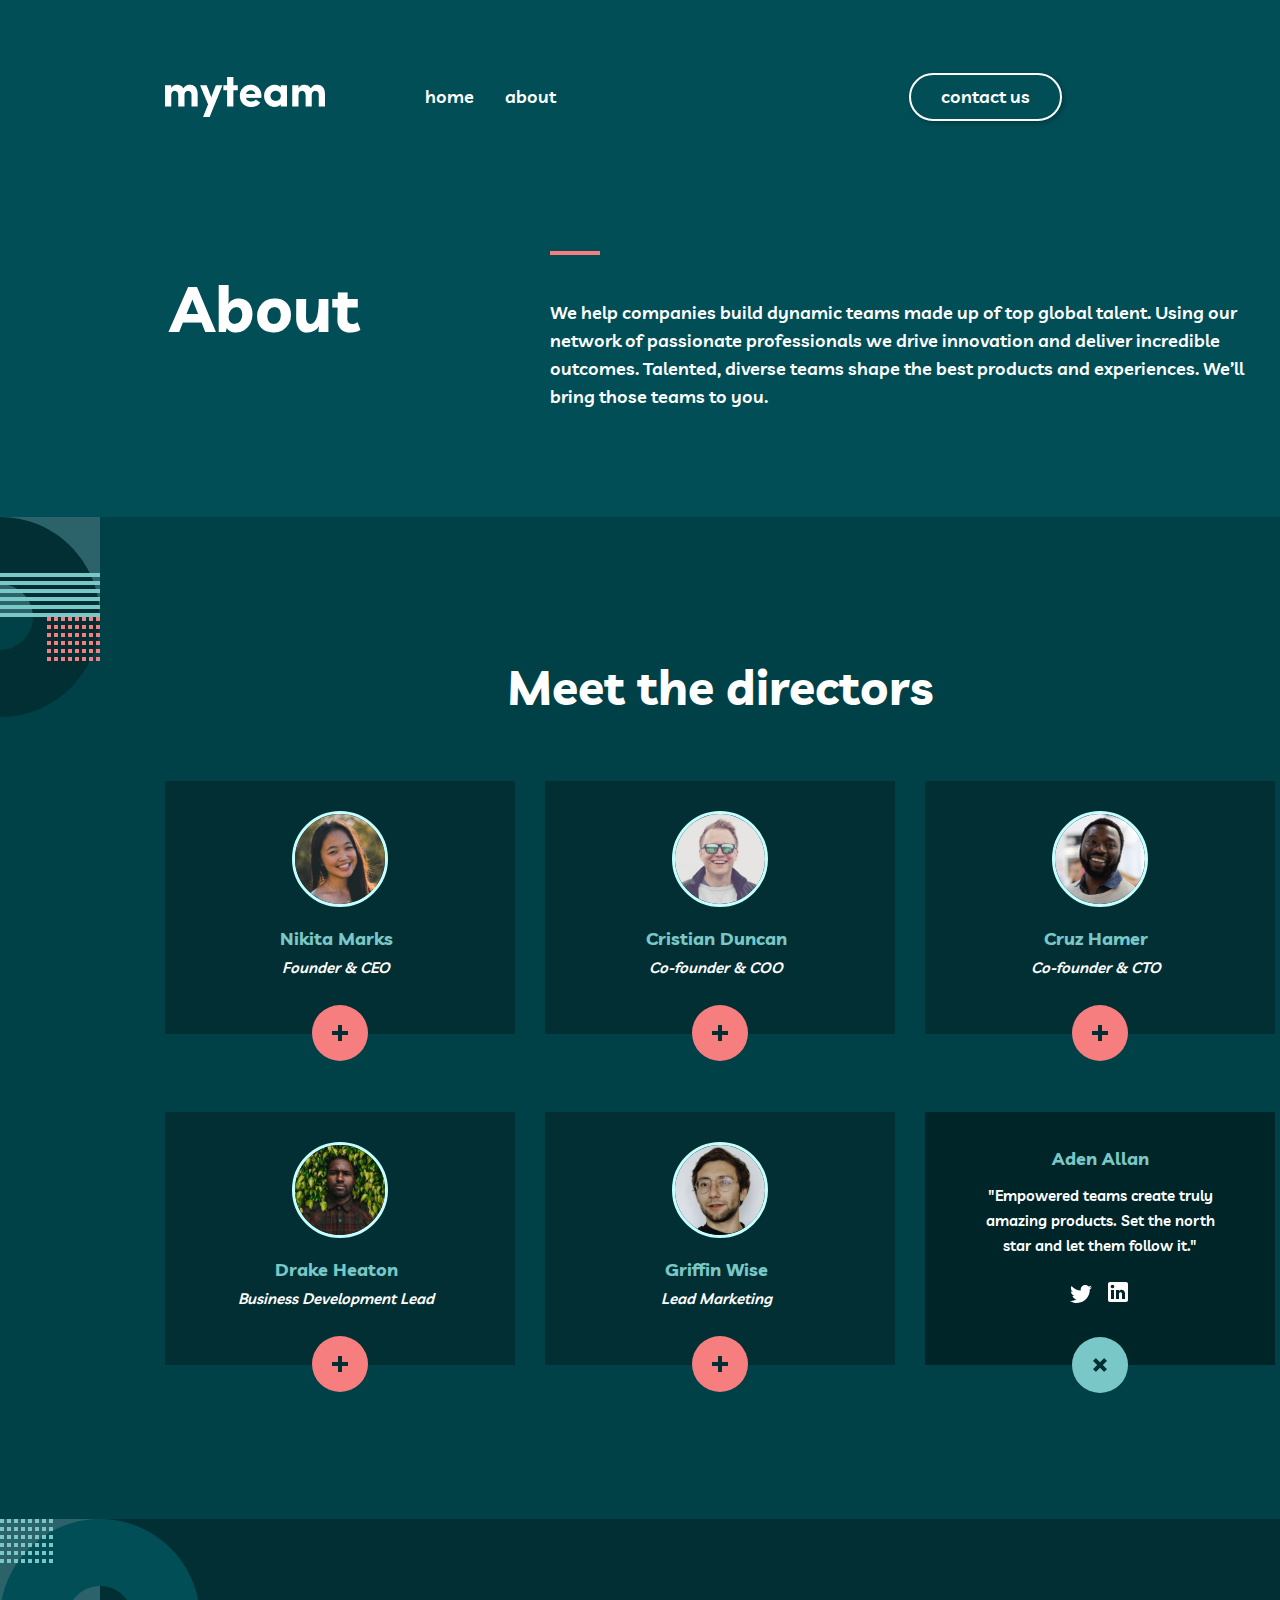
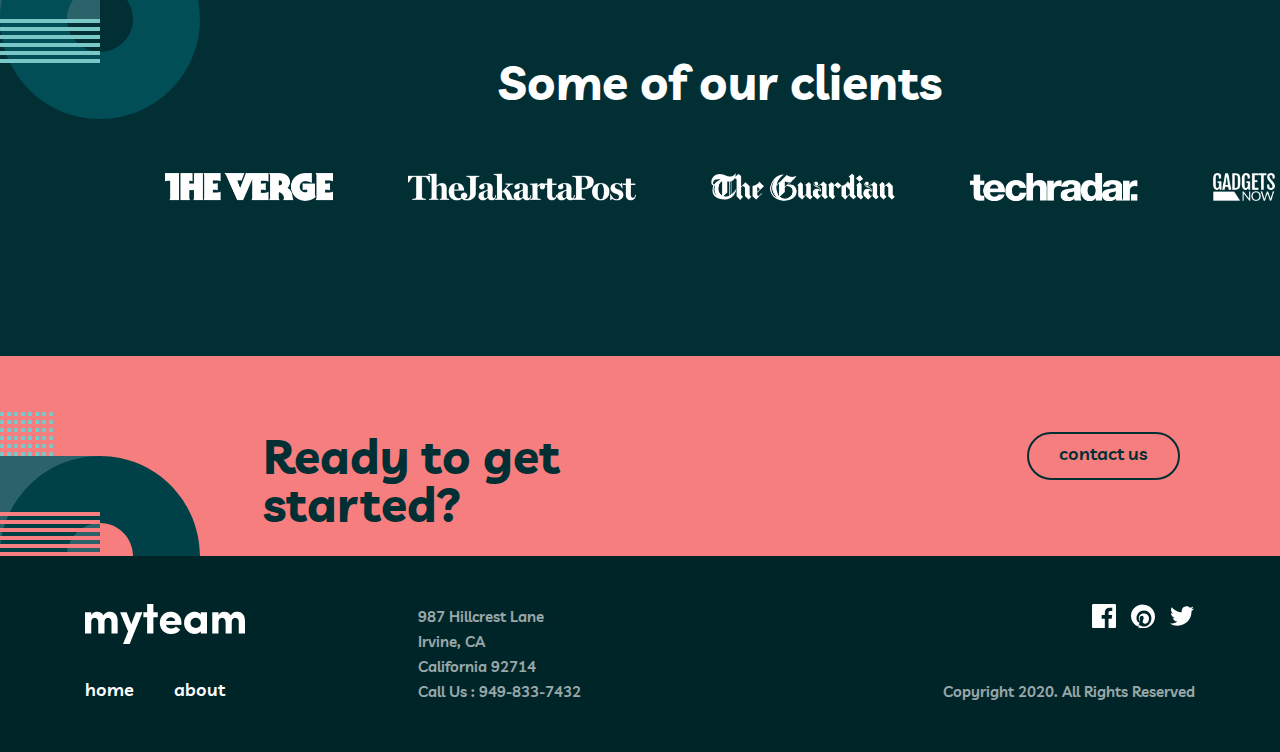
==== Pages/About.html @ f416ef53 "Finishet about section 2 tablet mobile" ====
<!DOCTYPE html>
<html lang="en">
  <head>
    <meta charset="UTF-8" />
    <meta name="viewport" content="width=device-width, initial-scale=1.0" />
    <title>myteam</title>
    <link rel="stylesheet" href="../CSS/style.css" />
    <!-- About-Page -->
  </head>
  <body class="About-Page">
    <header>
      <nav class="navbar">
        <img src="../IMG/myteam 2.png" alt="Logo" class="logo" />
        <a href="../index.html"
          ><button class="nav-button home-button">home</button></a
        >
        <a href="About.html"
          ><button class="nav-button about-button">about</button></a
        >
        <a href="Contact.html"
          ><button class="nav-button contact-button">contact us</button></a
        >
        <div class="burger-menu" onclick="toggleMenu()">☰</div>
      </nav>
    </header>

    <section class="Section1">
      <div class="flex-container">
        <h1 class="S1H1Sizing WhiteText">About</h1>
        <div class="S1Container">
          <div class="rectangle"></div>
          <p class="Section1Paragraph S1ParagraphSizing WhiteText">
            We help companies build dynamic teams made up of top global talent.
            Using our network of passionate professionals we drive innovation
            and deliver incredible outcomes. Talented, diverse teams shape the
            best products and experiences. We’ll bring those teams to you.
          </p>
        </div>
      </div>
      <div class="S1BottomRightDesign">
        <img
          src="../IMG/bg-pattern-about-1-mobile-nav-1.svg"
          alt="Background Pattern Bottom Right Side"
        />
      </div>
    </section>

    <!-- About-Page_section2 -->
    <section class="About-Page_section2">
      <div class="flex_container_4">
        <h1 class="About-Page_section2-heading">Meet the directors</h1>

        <div class="grid">
          
          <div class="card1">
            <img src="../IMG/avatar-nikita.jpg" alt="Nikita Marks" />
            <h3>Nikita Marks</h3>
            <p>Founder & CEO</p>
            <button class="plus-btn">
              <svg xmlns="http://www.w3.org/2000/svg" width="16" height="16">
                <path
                  fill="#012F34"
                  fill-rule="evenodd"
                  d="M10 0v5.999L16 6v4h-6v6H6v-6H0V6h6V0h4z"
                />
              </svg>
            </button>
          </div>

          <div class="card2">
            <img src="../IMG/avatar-christian.jpg" alt="Cristian Duncan" />
            <h3>Cristian Duncan</h3>
            <p>Co-founder & COO</p>
            <button class="plus-btn">
              <svg xmlns="http://www.w3.org/2000/svg" width="16" height="16">
                <path
                  fill="#012F34"
                  fill-rule="evenodd"
                  d="M10 0v5.999L16 6v4h-6v6H6v-6H0V6h6V0h4z"
                />
              </svg>
            </button>
          </div>

          <div class="card3">
            <img src="../IMG/avatar-cruz.jpg" alt="Cruz Hamer" />
            <h3>Cruz Hamer</h3>
            <p>Co-founder & CTO</p>
            <button class="plus-btn">
              <svg xmlns="http://www.w3.org/2000/svg" width="16" height="16">
                <path
                  fill="#012F34"
                  fill-rule="evenodd"
                  d="M10 0v5.999L16 6v4h-6v6H6v-6H0V6h6V0h4z"
                />
              </svg>
            </button>
          </div>

          <div class="card4">
            <img src="../IMG/avatar-drake.jpg" alt="Drake Heaton" />
            <h3>Drake Heaton</h3>
            <p>Business Development Lead</p>
            <button class="plus-btn">
              <svg xmlns="http://www.w3.org/2000/svg" width="16" height="16">
                <path
                  fill="#012F34"
                  fill-rule="evenodd"
                  d="M10 0v5.999L16 6v4h-6v6H6v-6H0V6h6V0h4z"
                />
              </svg>
            </button>
          </div>

          <div class="card5">
            <img src="../IMG/avatar-griffin.jpg" alt="Griffin Wise" />
            <h3>Griffin Wise</h3>
            <p>Lead Marketing</p>
            <button class="plus-btn">
              <svg xmlns="http://www.w3.org/2000/svg" width="16" height="16">
                <path
                  fill="#012F34"
                  fill-rule="evenodd"
                  d="M10 0v5.999L16 6v4h-6v6H6v-6H0V6h6V0h4z"
                />
              </svg>
            </button>
          </div>

          <div class="card6">
            <h3>Aden Allan</h3>
            <p>
              "Empowered teams create truly amazing products. Set the north star
              and let them follow it."
            </p>

            <div>
              <svg
                class="social-icon"
                xmlns="http://www.w3.org/2000/svg"
                viewBox="0 0 24 24"
                width="24"
                height="24"
              >
                <path
                  d="M24 4.557C23.117 4.949 22.168 5.213 21.172 5.332C22.189 4.723 22.97 3.758 23.337 2.608C22.386 3.172 21.332 3.582 20.21 3.803C19.313 2.846 18.032 2.248 16.616 2.248C13.437 2.248 11.101 5.214 11.819 8.293C7.728 8.088 4.1 6.128 1.671 3.149C0.381 5.362 1.002 8.257 3.194 9.723C2.388 9.697 1.628 9.476 0.965 9.107C0.911 11.389 2.546 13.523 4.914 13.998C4.221 14.186 3.462 14.23 2.69 14.082C3.316 16.038 5.134 17.461 7.29 17.501C5.22 19.124 2.612 19.849 0 19.541C2.179 20.938 4.768 21.753 7.548 21.753C16.69 21.753 21.855 14.032 21.543 7.106C22.505 6.411 23.34 5.544 24 4.557Z"
                  fill="currentColor"
                />
              </svg>
              <!-- Twitter Icon  -->
              <svg
                class="social-icon"
                xmlns="http://www.w3.org/2000/svg"
                width="20"
                height="20"
              >
                <path
                  d="M18 0H2C.9 0 0 .9 0 2v16c0 1.1.9 2 2 2h16c1.1 0 2-.9 2-2V2c0-1.1-.9-2-2-2zM6 17H3V8h3v9zM4.5 6.3c-1 0-1.8-.8-1.8-1.8s.8-1.8 1.8-1.8 1.8.8 1.8 1.8-.8 1.8-1.8 1.8zM17 17h-3v-5.3c0-.8-.7-1.5-1.5-1.5s-1.5.7-1.5 1.5V17H8V8h3v1.2c.5-.8 1.6-1.4 2.5-1.4 1.9 0 3.5 1.6 3.5 3.5V17z"
                  fill="currentColor"
                />
              </svg>
              <!-- LinkedIn  -->
            </div>
            <button class="x-btn">
              <svg xmlns="http://www.w3.org/2000/svg" width="16" height="16">
                <path
                  fill="#012F34"
                  fill-rule="evenodd"
                  d="M10 0v5.999L16 6v4h-6v6H6v-6H0V6h6V0h4z"
                />
              </svg>
            </button>
          </div>
        </div>
      </div>
    </section>

    
    <section class="Our-Clients">
      <img
        src="../IMG/bg-pattern-about-4.svg"
        alt="Decorative Element"
        class="decorative-img"
      />
      <div class="Our-Clients-Container">
      <div class="section-title-container">
        <h2 class="section-title">Some of our clients</h2>
      </div>
        <div class="client-logos-container">
          <a href="https://www.theverge.com/" class="client-logo"
            ><img
              src="../IMG/logo-the-verge.png"
              alt="Logo The Verge"
              class="client-logo"
          /></a>
          <a href="https://www.thejakartapost.com/" class="client-logo"
            ><img
              src="../IMG/logo-jakarta-post.png"
              alt="Logo Jakarta Post"
              class="client-logo"
          /></a>
          <a href="https://www.theguardian.com" class="client-logo"
            ><img
              src="../IMG/logo-the-guardian.png"
              alt="The Guardian Logo"
              class="client-logo"
          /></a>
          <a href="https://www.techradar.com/" class="client-logo"
            ><img
              src="../IMG/logo-tech-radar.png"
              alt="Tech Radar Logo"
              class="client-logo"
          /></a>
          <a href="https://www.gadgetsnow.com" class="client-logo"
            ><img
              src="../IMG/logo-gadgets-now.png"
              alt="Gadgets Now Logo"
              class="client-logo"
          /></a>
        </div>
      </div>
    </section>

    <article class="article">
      <div class="mask">
        <div class="image-container">
          <img
            src="../IMG/bg-pattern-home-6-about-5.svg"
            alt="Decorative Semi-circle"
          />
        </div>
        <div class="content">
          <h1>Ready to get started?</h1>
        </div>
        <div class="button-container">
          <a href="../Pages/Contact.html" class="button">contact us</a>
        </div>
      </div>
    </article>

    <footer class="footer">
      <div class="footer-container">
        <img src="../IMG/myteam 2.png" alt="MyTeam Logo" class="footer-logo" />
        <div class="footer-nav-buttons">
          <a href="../index.html"
            ><button class="footer-nav-button footer-nav-home">home</button></a
          >
          <a href="../Pages/About.html"
            ><button class="footer-nav-button footer-nav-about">
              about
            </button></a
          >
        </div>
        <div class="footer-contact">
          987 Hillcrest Lane<br />
          Irvine, CA<br />
          California 92714<br />
          Call Us : 949-833-7432
        </div>
        <div class="footer-social-networks">
          <!-- Facebook ikonėlė -->
          <svg
            class="social-icon"
            xmlns="http://www.w3.org/2000/svg"
            viewBox="0 0 24 24"
            width="24"
            height="24"
          >
            <path
              d="M22.675 0H1.325C0.593 0 0 0.593 0 1.325V22.676C0 23.407 0.593 24 1.325 24H12.82V14.706H9.692V11.084H12.82V8.413C12.82 5.313 14.713 3.625 17.479 3.625C18.804 3.625 19.942 3.724 20.274 3.768V7.008L18.356 7.009C16.852 7.009 16.561 7.724 16.561 8.772V11.085H20.148L19.681 14.707H16.561V24H22.677C23.407 24 24 23.407 24 22.675V1.325C24 0.593 23.407 0 22.675 0Z"
              fill="currentColor"
            />
          </svg>
          <!-- Pinterest ikonėlė -->
          <svg
            class="social-icon"
            xmlns="http://www.w3.org/2000/svg"
            viewBox="0 0 25 24"
            width="24"
            height="24"
          >
            <path
              d="M12 0C5.373 0 0 5.373 0 12C0 17.28 3.438 21.697 8.104 23.245C8.034 22.615 8 21.844 8.19 21.134L9.404 16.602C9.404 16.602 8.976 15.707 8.976 14.6C8.976 12.823 10.03 11.639 11.467 11.639C12.77 11.639 13.148 12.792 13.148 13.763C13.148 14.823 12.563 16.308 12.214 17.541C11.82 19.011 13.008 20.06 14.477 20.06C16.893 20.06 18.768 17.828 18.768 14.613C18.768 11.594 16.683 9.276 13.4 9.276C10.287 9.276 8.145 11.485 8.145 14.257C8.145 15.359 8.462 16.248 8.938 16.976C8.988 17.065 8.998 17.172 8.978 17.273L8.639 18.737C8.597 18.935 8.49 18.982 8.304 18.887C6.613 18.047 5.698 16.135 5.698 14.231C5.698 9.997 8.966 6.25 13.4 6.25C17.88 6.25 21.25 9.654 21.25 14.297C21.25 18.92 18.006 23 13.437 23C11.374 23 9.8 22.152 8.854 21.056C8.55 22.217 7.91 23.45 7.56 24C9.164 24.516 10.921 24.75 12.75 24.75C19.627 24.75 25 19.377 25 12.5C25 5.623 19.627 0.25 12.75 0.25Z"
              fill="currentColor"
            />
          </svg>

          <!-- Twitter ikonėlė -->
          <svg
            class="social-icon"
            xmlns="http://www.w3.org/2000/svg"
            viewBox="0 0 24 24"
            width="24"
            height="24"
          >
            <path
              d="M24 4.557C23.117 4.949 22.168 5.213 21.172 5.332C22.189 4.723 22.97 3.758 23.337 2.608C22.386 3.172 21.332 3.582 20.21 3.803C19.313 2.846 18.032 2.248 16.616 2.248C13.437 2.248 11.101 5.214 11.819 8.293C7.728 8.088 4.1 6.128 1.671 3.149C0.381 5.362 1.002 8.257 3.194 9.723C2.388 9.697 1.628 9.476 0.965 9.107C0.911 11.389 2.546 13.523 4.914 13.998C4.221 14.186 3.462 14.23 2.69 14.082C3.316 16.038 5.134 17.461 7.29 17.501C5.22 19.124 2.612 19.849 0 19.541C2.179 20.938 4.768 21.753 7.548 21.753C16.69 21.753 21.855 14.032 21.543 7.106C22.505 6.411 23.34 5.544 24 4.557Z"
              fill="currentColor"
            />
          </svg>
        </div>
        <div class="footer-copyright">Copyright 2020. All Rights Reserved</div>
      </div>
    </footer>
  </body>
</html>
---- CSS/style.css ----
/* General Tweaks and General Changes*/

* {
  padding: 0;
  margin: 0;
  box-sizing: border-box;
  font-family: Livvic;
}

body {
  margin-left: auto;
  margin-right: auto;
}

/* Fonts / Text Specifications and Coloring */

@font-face {
  font-family: "Livvic";
  src: url("../Fonts/Livvic-Bold.ttf") format("truetype");
  font-weight: bold;
  font-style: normal;
}

@font-face {
  font-family: "Livvic";
  src: url("../Fonts/Livvic-SemiBold.ttf") format("truetype");
  font-weight: 600;
  font-style: normal;
}

.WhiteText {
  color: #fff;
}

.LightCoralHighlight {
  color: #f67e7e;
  display: inline;
  margin: 0;
  padding: 0;
}

.Section1H1 {
  font-family: "Livvic";
  font-size: 100px;
  font-style: normal;
  font-weight: 700;
  line-height: 100px;
  margin-left: 0;
  position: relative;
}

.Section1Paragraph {
  font-family: Livvic;
  font-size: 18px;
  font-style: normal;
  font-weight: 600;
  line-height: 28px;
}

/* Text Padding / Sizing */

.S1H1Sizing {
  width: 635px;
  margin-left: 65px;
}

.S1ParagraphSizing {
  width: 445px;
}

/* Section Sizing / Tweaks / Coloring */

/* Navigation on the TOP */

.navbar {
  display: flex;
  align-items: center;
  justify-content: space-between;
  padding: 20px;
  position: relative;
  width: 100%; /* Užpildyti pilną ekrano plotį */
  background: #014e56;
  max-width: 1440px;
  height: 250px;
}
.logo {
  max-width: 160px;
  height: 40px;
  top: 77px;
  position: absolute;
  left: 165px;
}
.nav-button {
  margin: 0 20px;
  position: relative;
  background: none; /* Pašalina mygtuko foną */
  border: none; /* Pašalina mygtuko kontūrą */
  color: white; /* Nustato teksto spalvą kaip baltą */
  font-size: 16px; /* Pritaiko teksto dydį */
}
.home-button {
  position: absolute;
  top: 83px;
  left: 405px;
  color: #fff;
  font-family: Livvic;
  font-size: 18px;
  font-style: normal;
  font-weight: 600;
  line-height: 28px;
}

.home-button:hover {
  color: #f67e7e;
  cursor: pointer;
}

.about-button {
  position: absolute;
  top: 83px;
  left: 485px; /* home-button left (+40px) */
  font-family: Livvic;
  font-size: 18px;
  font-style: normal;
  font-weight: 600;
  line-height: 28px;
}

.about-button:hover {
  color: #f67e7e;
  cursor: pointer;
}

.contact-button {
  width: 153px; /* Išorės apvado plotis */
  height: 48px; /* Išorės apvado aukštis */
  top: 73px;
  flex-shrink: 0; /* Išorės savybės */
  border: 2px solid #fff; /* Apvado spalva */
  border-radius: 24px; /* Suapvalinti kampai */
  background: none; /* Pašalina mygtuko foną */
  padding: 10px; /* Vidaus turinys */
  color: #fff; /* Teksto spalva */
  font-family: Livvic; /* Šriftas */
  font-size: 18px; /* Šrifto dydis */
  font-style: normal; /* Šrifto stilius */
  font-weight: 600; /* Šrifto svoris */
  line-height: 28px; /* Linijos aukštis */
  box-shadow: 2px 2px 5px rgba(0, 0, 0, 0.25); /* Pridėtas šešėlis */
  outline: none; /* Pašalina išorinį apvadą fokusuojant */
  cursor: pointer; /* Rodyklės forma nusikeliant */
  position: absolute; /* Absoliutus pozicionavimas */
  right: 198px; /* Atstumas nuo dešinės krašto */
  display: flex; /* Naudoja Flexbox */
  justify-content: center; /* Horizontalus išcentravimas */
  align-items: center; /* Vertikalus išcentravimas */
}

.social-icon:hover {
  fill: #f67e7e;
  cursor: pointer;
}

.contact-button:hover {
  background-color: #fff; /* Fono spalva rašant */
  color: #002529;
}
/* Burger mygtuko stilius */
.burger-menu {
  display: none;
  font-size: 30px;
  color: white;
  cursor: pointer;
  position: absolute;
  top: 20px;
  right: 20px;
}

/* Section 1 */

.Section1 {
  width: 1440px;
  height: 450px;
  background-color: #014e56;
  position: relative;
}

.S1LeftDesign {
  margin-left: -100px;
}

.section-container {
  overflow: hidden;
}

.S1BottomRightDesign {
  position: absolute;
  bottom: -4px;
  right: 165px;
}

.S1Container {
  display: flex;
  width: 445px;
  height: 195px;
  flex-direction: column;
  justify-content: center;
  align-items: flex-start;
  gap: 79px;
  flex-shrink: 0;
  margin-left: 30px;
}

.rectangle {
  background-color: #79c8c7;
  width: 50px;
  height: 4px;
  flex-shrink: 0;
}

.flex-container {
  display: flex;
  align-items: center;
}

/* Section 2 */

.Section2 {
  width: 1440px;
  height: 684px;
  background-color: #012f34;
  position: relative;
}

.S2Container {
  display: inline-flex;
  width: 1110px;
  height: 404px;
  flex-shrink: 0px;
  margin: 140px 165px;
}

.rectangle2 {
  background-color: #f67e7e;
  width: 50px;
  height: 4px;
  flex-shrink: 0;
}

.TitleInLeft {
  display: flex;
  width: 445px;
  height: 202px;
  flex-direction: column;
  gap: 54px;
  flex-shrink: 0px;
}

.Title {
  color: #fff;
  font-family: "Livvic";
  font-size: 48px;
  font-style: normal;
  font-weight: 700;
  line-height: 48px;
  gap: 54px;
}

.ListInRight {
  display: flex;
  width: 540px;
  height: 346px;
  position: absolute;
  right: 165px;
  bottom: 140px;
  flex-direction: column;
  gap: 32px;
}

.Item1, .Item2, .Item3 {
  display: inline-flex;
  width: 540px;
  height: 94px;
  gap: 23px;
  flex-shrink: 0;
}

.sizeOfIcon {
  width: 72px;
  height: 72px;
  flex-shrink: 0;
}

.Description {
  display: flex;
  width: 445px;
  height: 94px;
  flex-direction: column;
  justify-content: center;
  gap: 16px;
  flex-shrink: 0;
}
.Description p:first-child {
  color: #f67e7e;
  font-family: "Livvic";
  font-size: 18px;
  font-style: normal;
  font-weight: 700;
  line-height: 28px; /* 155.556% */
}

.Description p:last-child {
  color: #fff;
  font-family: "Livvic";
  font-size: 15px;
  font-style: normal;
  font-weight: 600;
  line-height: 25px; /* 166.667% */
  opacity: 0.8;
}

.S2BottomRightDesign {
  position: absolute;
  right: 0px;
  bottom: -4px;
}

/* ----------Desktop Body Section 3 start---------- */
.section-3 {
  width: 1440px;
  height: 745px;
  position: relative;
  background: #004047;
}

.flex-container_section-3 {
  display: flex;
  flex-direction: column;
}

.heading-container {
  margin-top: 140px;
  margin-right: 254px;
  margin-left: 254px;
}

.section-3-heading {
  color: #fff;
  text-align: center;
  font-family: Livvic;
  font-size: 48px;
  font-style: normal;
  font-weight: 700;
  line-height: 48px; /* 100% */
}

.highlight-success-stories {
  color: #79c8c7;
  font-family: Livvic;
  font-size: 48px;
  font-style: normal;
  font-weight: 700;
  line-height: 48px;
}

.testimonials-box {
  display: flex;
  flex-direction: row;
  justify-content: space-between;
  width: 1110px;
  height: 313px;
  padding-top: 56px;
  margin-left: 165px;
  margin-right: 165px;
}

.testimonial-card {
  width: 350px;
  margin-top: 36px;
  position: relative;
  display: flex;
  flex-direction: column;
  align-items: center;
}

.testimonial-text {
  position: relative;
  z-index: 1;
  color: #fff;
  text-align: center;
  font-family: Livvic;
  font-size: 15px;
  font-style: normal;
  font-weight: 600;
  line-height: 25px; /* 166.667% */
}

.testimonial-author {
  margin-top: 24px;
  display: flex;
  flex-direction: column;
  align-items: center;
}

.testimonial-author-name {
  color: #79c8c7;
  text-align: center;
  font-family: Livvic;
  font-size: 18px;
  font-style: normal;
  font-weight: 700;
  line-height: 28px; /* 155.556% */
}

.testimonial-author-credentials {
  color: #fff;
  text-align: center;
  font-family: Livvic;
  font-size: 13px;
  font-style: italic;
  font-weight: 500;
  line-height: 18px; /* 138.462% */
}

.testimonial-img {
  margin-top: 32px;
  width: 62px;
  height: 62px;
  border-radius: 62px;
  border: 2px solid #c4fffe;
  background: lightgray 50% / cover no-repeat;
}

.bg-pattern-home-5 {
  width: 200px;
  height: 100px;
  position: absolute;
  right: 0;
  bottom: 0;
}

.bg-pattern-home-4 {
  position: absolute;
  top: 0;
  left: 0;
}

.quotes-icon {
  position: absolute;
  top: -36px;
}

/* ----------Desktop Body Section 3 end---------- */

/* Article */

.article {
  width: 1440px;
  height: 200px;
  flex-shrink: 0;
}

.mask {
  width: 1440px;
  height: 200px;
  background-color: #f67e7e;
  position: relative;
  margin: 0;
}

.content {
  position: absolute;
  top: 76px;
  left: 263px;
  right: 673px;
  color: #012f34;
}

.content h1 {
  font-weight: 700;
  font-size: 48px;
  line-height: 48px;
  font-family: "Livvic";
  src: url("../Fonts/Livvic-Bold.ttf") format("truetype");
  font-weight: bold;
  font-style: normal;
}

.button {
  display: inline-block;
  width: 153px;
  height: 48px;
  line-height: 40px;
  font-size: 18px;
  font-family: "Livvic";
  src: url("../Fonts/Livvic-SemiBold.ttf") format("truetype");
  font-weight: 600;
  font-style: normal;
  text-align: center;
  text-decoration: none;
  border-radius: 24px 24px 24px 24px;
  border: 2px solid #012f34;
  color: #012f34;
  font-weight: 600;
  opacity: 1;
}

.button:hover {
  background-color: #012f34;
  color: #ffffff;
  cursor: pointer;
}

.button-container {
  position: absolute;
  top: 76px;
  bottom: 76px;
  left: 1027px;
  right: 260px;
}

.image-container {
  position: absolute;
  top: 56px;
  left: 0;
  width: 200px;
  height: 244px;
}

.image-container img {
  position: relative;
  height: auto;
}

/*footer */

.footer {
  max-width: 1440px; /* Bendras skilties plotis */
  height: 196px; /* Bendras skilties aukštis */
  flex-shrink: 0;
  display: flex;
  justify-content: center;
  align-items: center;
  background: #002529; /* Fono spalva */
}

.footer-container {
  width: 1110px; /* Konteinerio nr-2 plotis */
  height: 100px; /* Konteinerio nr-2 aukštis */
  flex-shrink: 0;
  position: relative;
}

.footer-logo {
  width: 160px; /* Logotipo plotis */
  height: 40px; /* Logotipo aukštis */
  flex-shrink: 0;
  position: absolute;
}

.footer-nav-buttons {
  display: flex;
  position: absolute;
  left: 0px;
  bottom: 0px; /* Atstumas nuo apačios */
}

.footer-nav-button:hover {
  color: #f67e7e;
  cursor: pointer;
}

.footer-nav-button {
  background: none; /* Pašalina mygtuko foną */
  border: none; /* Pašalina mygtuko kontūrą */
  color: #fff;
  font-family: Livvic;
  font-size: 18px;
  font-style: normal;
  font-weight: 600;
  line-height: 28px;
}

.footer-social-networks {
  display: flex;
  gap: 15px; /* Tarpas tarp ikonėlių */
  justify-content: center; /* Centruoja ikonėles konteineryje */
  align-items: center; /* Vertikalus suderinimas */
}

.social-icon {
  width: 24px;
  height: 24px;
  color: white;
  cursor: pointer;
}

.social-icon:hover {
  color: #f67e7e; /* Spalva užvedus pelę */
}

.footer-nav-about {
  position: absolute;
  left: 89px;
}

.footer-contact {
  width: 445px;
  color: #fff;
  font-family: Livvic;
  font-size: 15px;
  font-style: normal;
  font-weight: 600;
  line-height: 25px;
  opacity: 0.6;
  text-align: left;
  position: absolute;
  top: 50%;
  left: 50%;
  transform: translate(-50%, -50%);
}

.footer-social-networks {
  width: 104px; /* Socialinių tinklų bendras plotis */
  height: 24px; /* Socialinių tinklų logotipo aukštis */
  display: flex;
  flex-shrink: 0;
  position: absolute;
  gap: 15px;
  top: 0px;
  right: 0px;
}

.footer-social-networks:hover {
  color: #f67e7e;
  cursor: pointer;
}

.footer-copyright {
  width: 255px; /* Užrašo "Copyright" plotis */
  color: #fff;
  text-align: right;
  font-family: Livvic;
  font-size: 15px;
  font-style: normal;
  font-weight: 600;
  line-height: 25px;
  opacity: 0.6;
  position: absolute;
  right: 0px; /* Atstumas nuo dešinės krašto */
  bottom: 0px; /* Atstumas nuo apačios */
}

/*                        ABOUT.HTML                      */

/* Section 1 */

.About-Page .flex-container{
  max-width: 1100px;
  min-width: 1100px;
  max-height: 159px;
  min-height: 159px;
  align-items: center;
  flex-direction: row
  
}
.About-Page .S1H1Sizing {
  margin-left: 0px;
  font-family: "Livvic";
  min-width: 350px;
  max-width: 350px;
  height: 100px;
  font-size: 64px;
  line-height: 56px;
}
.About-Page .S1ParagraphSizing {
  width: 730px;
}
.About-Page .S1Container {
  height: 156px;
  width: 730px;
  gap: 44px;
  margin-left: 30px;
  margin-top: 3px;
}
.About-Page .S1BottomRightDesign {
  width: 200px;
  position: absolute;
  bottom: 0px;
  left: 1340px;
  height: 200px;
}
.About-Page .Section1 {
  position: relative;
  height: 267px;
  overflow: hidden;
  display: flex;
  justify-content: center;
 }
.About-Page .rectangle {
  background-color: #f67e7e;
}
@media (max-width: 768px) {
  .About-Page .rectangle {
    display: none;
  }
  .About-Page .Section1 {
    max-height: 356px;
    min-height: 356px;

  }
  .About-Page .flex-container {
    max-width: 683px;
    min-width: 683px;
    min-height: 220px;
    max-height: 220px;
    flex-direction: column; 
    justify-content: flex-end;
  }
  .About-Page .S1Container {
    width: 457px;
    height: 140px; 
    margin: 0;
    padding: 0;
  }
  .About-Page .S1ParagraphSizing{
    font-size: 15px;
    line-height: 25px;
    height: 140px;
    width: 457px;
    top: 78px;
    left: 153px;
    margin-top: 0;
  }
  .About-Page .S1H1Sizing{
    text-align: center;
    min-width: 683px;
    max-width: 683px;
    height: 56px;
  }
  .About-Page .S1BottomRightDesign {
    left: 668px;
    width: 100%;
    bottom: 0px;
  }
}

/* About-Page_section2 */

.About-Page_section2 {
  width: 1440px;
  height: 1002px;
  font-family: "Livvic";
  background-color: #004047;
  color: #fff;
  position: relative;
}
/* Img on top left */
.About-Page_section2::before {
  content: "";
  position: absolute;
  top: 0px;
  left: -100px;
  width: 200px;
  height: 200px;
  background: url("../IMG/bg-pattern-about-2-contact-1.svg") no-repeat;
  background-size: contain;
}
/* Img on bottom right */
.About-Page_section2::after {
  content: "";
  position: absolute;
  bottom: 0px;
  right: 0px;
  width: 147px;
  height: 100px;
  background: url("../IMG/bg-pattern-home-4-about-3.svg") no-repeat;
  background-size: contain;
}
/* All text and cards */
.About-Page_section2 .flex_container_4 {
  display: flex;
  align-items: center;
  flex-direction: column;
  margin: 0px 165px 165px;
  text-align: center;
  position: relative;
  height: 722px;
}
/* heading "Meet the directors" */
.About-Page_section2 .About-Page_section2-heading {
  font-size: 48px;
  font-weight: 920px;
  padding-top: 140px;
  margin-bottom: 64px;
}
/* all cards */
.About-Page_section2 .grid {
  display: grid;
  grid-template-columns: repeat(3, 350px);
  grid-auto-rows: 253px;
  gap: 78px 30px;
}

.About-Page_section2 .card1 {
  background-color: #012f34;
  padding: 20px;
  text-align: center;
  position: relative;
}

.About-Page_section2 .card2 {
  background-color: #012f34;
  padding: 20px;
  text-align: center;
  position: relative;
}

.About-Page_section2 .card3 {
  background-color: #012f34;
  padding: 20px;
  text-align: center;
  position: relative;
}

.About-Page_section2 .card3 {
  background-color: #012f34;
  padding: 20px;
  text-align: center;
  position: relative;
}

.About-Page_section2 .card4 {
  background-color: #012f34;
  padding: 20px;
  text-align: center;
  position: relative;
}

.About-Page_section2 .card5 {
  background-color: #012f34;
  padding: 20px;
  text-align: center;
  position: relative;
}

.About-Page_section2 .card6 {
  background-color: #002529;
  padding: 20px;
  text-align: center;
  display: grid;
  place-items: center; /* Centruoja ir horizontaliai, ir vertikaliai */
  text-align: center;
  height: 100%;
}

/* Img at cards */
.About-Page_section2 .grid img {
  width: 96px;
  height: 96px;
  border-radius: 50%;
  margin-top: 10px;
  border: 3px solid #c4fffe;
}

.About-Page_section2 .grid p {
  font-size: 15px;
  color: #ffffff;
  font-style: italic;
  line-height: 25px;
  width: 302px;
  height: 25px;
  margin-bottom: 84px;
}
.About-Page_section2 .grid h3 {
  font-size: 18px;
  color: #79c8c7;
  font-style: bold;
  margin-top: 16px;
  width: 302px;
  height: 28px;
}
.About-Page_section2 .card6 h3 {
  margin-top: 15px;
}
.About-Page_section2 .card6 p {
  width: 254px;
  height: 75px;
  font-size: 15px;
  color: #ffffff;
  font-style: normal;
  margin-bottom: 24px;
  margin-top: 8px;
}
.About-Page_section2 .card6 div {
  width: 60px;
  height: 20px;
  font-size: 15px;
  color: #ffffff;
  font-style: normal;
  margin-bottom: 35px;
  margin-top: 0px;
  display: flex;
  gap: 16px;
}

/* + button*/
.About-Page_section2 .grid .plus-btn {
  background-color: #f67e7e;
  border: none;
  border-radius: 50%;
  width: 56px;
  height: 56px;
  display: flex;
  align-items: center;
  justify-content: center;
  position: absolute;
  bottom: -27px;
  left: 50%;
  transform: translateX(-50%);
}
.About-Page_section2 .grid .plus-btn:hover {
  background-color: #79c8c7;
}
/* x button*/
.card6 .x-btn {
  background-color: #79c8c7;
  border: none;
  border-radius: 50%;
  width: 56px;
  height: 56px;
  display: flex;
  align-items: center;
  justify-content: center;
}

.About-Page_section2 .grid .x-btn:hover {
  background-color: #f67e7e;
}
.card6 .x-btn svg {
  transform: rotate(45deg);
}

/* Our Clients Article */

.Our-Clients {
  max-width: 1440px;
  min-width: 1440px;
  box-sizing: border-box;
  height: 437px;
  background-color: #012f34;
  display: flex;
  flex-direction: column;
  align-items: center;
  justify-content: center;
  gap: 40px;
  position: relative;
}

.Our-Clients-Container {
  display: flex;
  flex-direction: column;
  align-items: center;
  gap: 67px;
  max-width: 1110px;
}

.Our-Clients .section-title-container {
  width: 920px;
  height: 48px;
  display: flex;
  align-items: center;
  justify-content: center;
}

.Our-Clients .section-title {
  color: #fff;
  font-family: "Livvic";
  font-size: 48px;
  font-weight: 700;
  line-height: 48px;
  text-align: center;
}

.Our-Clients .client-logos-container {
  display: flex;
  flex-direction: row;
  justify-content: center;
  gap: 75px;
  flex-wrap: nowrap;
  max-width: 1110px;
  min-width: 1110px;
  max-height: 45px;
  height: 45px;
  overflow-x: hidden;
  white-space: normal;
}

.Our-Clients .client-logo {
  display: inline-block;
}

.Our-Clients .client-logo img {
  max-width: 100%;
  height: auto;
  object-fit: contain;
  max-height: 45px ;
}

.Our-Clients .decorative-img {
  position: absolute;
  top: 0;
  left: 0;
}

@media (max-width: 768px) {
  .Our-Clients {
    max-width: 768px;
    min-width: 768px;
    max-height: 308px;
    min-height: 308px;
  }
  .Our-Clients-Container{
    max-height: 108px;
    max-width: 689px;
    gap: 48px;
  }

  .Our-Clients .section-title-container{
    max-width: 457px;
    max-height: 32px;
  }
  .Our-Clients .section-title {
    font-size: 32px;
  }
  
  .Our-Clients .client-logos-container {
    gap: 30px;
    flex-wrap: nowrap;
    overflow-x: auto;
    max-height: 28px;
    min-height: 28px;
    max-width: 689px;
    min-width: 689px;
  }
  .Our-Clients .decorative-img {
    top: -100px;
    clip-path: inset(50% 0 0 0);
  }
}

@media(max-width: 375px){
  .Our-Clients .section-title-container{
    max-width: 327px;
    min-width: 327px;
  }
  .About-Page .Our-Clients {
    max-width: 375px;
    min-width: 375px;
    max-height: 632px;
    min-height: 632px;
  }
  .Our-Clients-Container{
    max-width: 327px;
    min-width: 327px;
    max-height: 456px;
    min-height: 456px;
    gap: 64px;
  }
  .About-Page .client-logos-container {
    flex-wrap: wrap;
    max-width: 162.21px;
    min-width: 162.21px;
    min-height: 360px;
    max-height: 360px;
  }

  .About-Page .decorative-img {
    top: -100px;
    left: -100px;
    clip-path: inset(50% 0 0 0);
  }
  .Our-Clients .section-title {
    font-size: 32px;
  }
}

/* Contact-page */
.ContactSection1 {
  width: 1440px;
  max-width: 100%;
  background-color: #014e56;
  overflow-x: hidden;
}

.ContactS1Container {
  display: flex;
  flex-wrap: wrap;
  width: 100%;
} 

.S1Container-left {
  flex: 1;
}

.ContactS1H1 {
  font-family: "Livvic";
  font-size: 64px;
  line-height: 100px;
  width: 350px;
}

.S1H3Small {
  font-family: "Livvic";
  width: 540px;
  font-size: 32px;
  font-style: bold;
  font-weight: 700;
  line-height: 48px;
}

.S1Container-left ul {
  list-style: none;
  padding-bottom: 80px;
}

.S1Container-left ul li {
  font-family: "Livvic";
  margin-top: 30px;
  color: #ffffff;
  font-style: bold;
  display: flex;
  align-items: center;
  font-size: 18px;
  line-height: 28px;
}

.S1Container-left ul li img {
  width: 72px;
  height: 72px;
  margin-right: 20px;
}

/*Img kaireje */
.S1ContactLeftimg {
  position: relative;
  top: 4px;
  left: -112px;
  width: 225px;
  height: 225px;
  clip-path: inset(0 0 0 50%);
}

/* Img desineje apacioje */
.S1ContactRightimg {
  position: relative;
  bottom: -335px;
  right: -111px;
  width: 225px;
  height: 225px;
  clip-path: inset(0 50% 0 0);
}
/* Formos containeris */
.S1FormContainer {
  font-family: "Livvic";
  width: 100%;
  max-width: 540px;
  flex: 1;
  padding-left: 5%;
}

.form-group {
  margin-bottom: 10px;
  padding-bottom: 20px;
}

.form-group label::placeholder {
  display: block;
  font-size: 15px;
  margin-bottom: 5px;
  margin-left: 20px;
  color: #ffffff50;
}

.form-group input,
.form-group textarea {
  width: 540px;
  font-size: 15px;
  border: none;
  border-bottom: 1px solid #ffffff50;
  color: #ffffff;
  background: transparent;
  outline: none;
  resize: none;
  padding-bottom: 20px;
  padding-left: 14px;
}
 /* Perkeliau i  892 */ 

.form-group input:hover,
.form-group textarea:hover {
  cursor: pointer;
}

.form-group button {
  width: 123px;
  height: 48px;
  padding: 0;
  font-size: 16px;
  background-color: #fff;
  color: #034b5e;
  border-radius: 24px;
  font-weight: bold;
  cursor: pointer;
  transition: 0.3s ease;
  border: 2px;
  margin-top: 10px;
}
.form-group input:invalid,
.form-group textarea:invalid {
  border-bottom: 1px solid #f67e7e;
  color: #f67e7e;
}

.error-message {
  display: none;
  color: #f67e7e;
  font-size: 10px;
  font-style: "Livvic";
  margin-top: 5px;
  line-height: 12.55px;
}

.form-group input:invalid:focus {
  border-bottom: 2px solid #f67e7e;
  opacity: 1;
  font-family: "Livvic";
}

.form-group input:focus,
.form-group textarea:focus {
  border-bottom: 1px solid #79c8c7;
  opacity: 1;
  font-family: "Livvic";
}

.form-group input:invalid {
  opacity: 0.6;
  font-family: "Livvic";
}

.form-group input {
  opacity: 0.6;
  font-family: "Livvic";
}

.form-group input:invalid + .error-message,
.form-group textarea:invalid + .error-message {
  display: block;
}

/* Media Queries */

/* 
Mobile 375px,
Tablet 768px,
Desktop 1440px.
*/

@media (max-width: 1440px) {
  body {
    width: 100%;
    overflow-x: hidden;
  }
}
/* Tablet  */
@media (max-width: 768px) {
  /* Body */

  html,
  body {
    width: 100%;
    height: 100%;
    margin: 0;
    display: flex;
    flex-direction: column;
    overflow-x: hidden;
  }

  /* Header */

  .navbar {
    width: 100%;
    height: 200px; /* height: 200px; Sumažiname aukštį */
    flex-direction: column;
    align-items: center;
  }

  .logo {
    left: 39px;
    top: 72px;
  }

  .home-button {
    left: 215px;
    top: 74px;
    gap: 40px;
  }

  .about-button {
    left: 304px;
    top: 74px;
  }

  .contact-button {
    right: 40px;
    top: 64px;
  }

  /* Section 1 */

  .Section1 {
    width: 100%;
    height: 500px;
    margin-top: auto;
  }

  .Section1 h1 {
    width: 683px;
    position: absolute;
    top: 0;
    left: 45px;
  }

  .S1H1Sizing {
    margin-left: 0;
  }

  .Section1H1 {
    color: #fff;
    text-align: center;
    font-family: Livvic;
    font-size: 64px;
    font-style: normal;
    font-weight: 700;
    line-height: 56px; /* 87.5% */
  }

  .Section1 span {
    color: #f67e7e;
    font-family: Livvic;
    font-size: 64px;
    font-style: normal;
    font-weight: 700;
    line-height: 56px;
  }

  .S1Container p {
    position: absolute;
    top: 136px;
    left: 155px;
    width: 457px;
    color: #fff;
    text-align: center;
    font-family: Livvic;
    font-size: 15px;
    font-style: normal;
    font-weight: 600;
    line-height: 28px; /* 186.667% */
  }

  .S1LeftDesign {
    display: none;
  }

  .rectangle {
    display: none;
  }

  .S1Container {
    width: 457px;
    flex-shrink: 1;
    height: 500px;
    flex-wrap: wrap;
  }
  .S1ParagraphSizing {
    width: 100%;
  }

  .S1BottomRightDesign {
    left: 206px;
    right: 204px;
  }

  /* Section 2 */

  .Section2 {
    width: 100%;
    height: 710px;
  }
  .section2Container {
    width: 100%;
  }

  .S2Container {
    width: 573px;
    height: 510px;
    margin: 100px 97px;
  }

  .TitleInLeft {
    gap: 36px;
  }

  .Title {
    font-size: 32px;
    line-height: 32px;
  }

  .S2BottomRightDesign {
    top: 0px;
  }

  .ListInRight {
    top: 264px;
    left: 97px;
  }

  .Description {
    width: 478px;
  }

  /* Section 3 */

  .section-3 {
    width: 100%;
    height: fit-content;
  }

  .flex-container_section-3{
    height: fit-content;
    align-items: center;
  }

  .heading-container {
    max-width: 573px;
    margin-top: 100px;
    margin-left: 97px;
    margin-right: 98px;
  }

  .section-3-heading {
    color: #fff;
    text-align: center;
    font-family: Livvic;
    font-size: 32px;
    font-style: normal;
    font-weight: 700;
    line-height: 32px; /* 100% */
  }

  .highlight-success-stories {
    color: #79c8c7;
    font-family: Livvic;
    font-size: 32px;
    font-style: normal;
    font-weight: 700;
    line-height: 32px;
  }

  .testimonials-box {
    width: 100%;
    padding: 48px 97px 52px 98px;
    height: auto;
    flex-direction: column;
    margin-left: 0;
    margin-right: 0;
    align-items: center;
  }

  .testimonial-card {
    width: 100%;
    max-width: 573px;
    
  }

  .testimonial-author {
    margin-top: 16px;
  }

  .quotes-icon {
    /* left: 44%; */
  }

  .testimonial-img {
    margin-top: 16px;
    margin-bottom: 48px;
  }
  /* Secrtion-3 end */

  /* Article */
  .article {
    width: 100%;
  }
  .mask {
    position: relative;
    overflow: hidden;
    width: 100%;
  }

  .image-container {
    top: 78px;
    right: 568px;
    width: 200px;
    height: 244px;
  }

  .content {
    width: 336px;
    height: 32px;
    top: 84px;
    left: 97px;
    text-align: left;
  }

  .content h1 {
    font-size: 32px;
    line-height: 32px;
  }

  .button-container {
    width: 153px;
    height: 48px;
    top: 76px;
    left: 517px;
  }

  .button {
    width: 153px;
    height: 48px;
    text-align: center;
  }

  /* CONTACT.HTML */

  .ContactSection1 {
    width: 100%;
    height: fit-content;
    display: flex; 
  }

  .ContactS1Container {
    flex: 1;
  }

  .S1Container-left {
    width: 100%;
  }

  .ContactS1H1 {
    font-size: 64px;
    line-height: 56px;
    width: auto;
    margin-bottom: 12px;
  }

  .S1H3Small {
    font-size: 32px;
    line-height: 48px;
    margin-left: 20px;
    margin-top: 10px;
  }

  .S1Container-left ul {
    padding-top: 10px;
    margin-bottom: 4px;
    margin-left: -100px;
  }

  .S1Container-left ul li {
    font-size: 18px;
    line-height: 24px;
    align-items: center;
    margin-bottom: 16px;
  }

  .S1ContactLeftimg {
    position: relative;
    width: 225px;
    height: 225px;
    clip-path: inset(0 0 0 50%)
  }

  .S1ContactRightimg {
    position: relative;
    width: 200px;
    height: 225px;
    clip-path: inset(0 50% 0 0);
  }

  .S1FormContainer {
    font-family: "Livvic";
    width: 100%;
    max-width: 540px;
    margin-left: 70px;
  }
  
  .form-group {
    margin-bottom: 10px;
    
  }

  .form-group input, .form-group textarea {
    width: calc(100% - 52px);
    max-width: 520px;
    font-size: 14px;
    margin: 0 auto;
  }

  .form-group button {
    width: 100%;
    max-width: 123px;
    height: 48px;
    margin-right: 390px;
  }

  /* Footer */

  .footer {
    position: relative;
    max-width: 768;
    height: 271px;
    margin-top: auto;
  }

  .footer-container {
    display: inline-flex;
    width: 100%;
    width: 689px;
    height: 159px;
    gap: 302px;
    flex-shrink: 0;
    align-items: flex-start;
  }

  .footer-logo {
    width: 96px;
    height: 24px;
    position: absolute;
  }
  .footer-nav-buttons {
    position: absolute;
    left: 0;
    top: 83px;
    width: 42px;
    height: 25px;
  }
  .footer-contact {
    width: 689px;
    height: 100px;
    text-align: right;
    font-size: 15px;
    font-style: normal;
    font-weight: 600;
    line-height: 25px;
    opacity: 0.6;
    top: 56px;
    right: 0;
  }
  .footer-nav-about {

  }
}

@media screen and (max-width: 375px) {
  html,
  body {
    width: 100%;
    height: 100%;
    margin: 0;
    display: flex;
    flex-direction: column;
  }

  /*           INDEX.HTML          */
  /* Nav */
  .navbar {
    width: 100%;
    height: 160px;
  }
  .logo {
    top: 48px;
    left: 24px;
    width: 128px;
    height: 32px;
  }

  .home-button {
    display: none;
  }

  .about-button {
    display: none;
  }

  .contact-button {
    display: none;
  }

  .burger-menu {
    display: block;
    top: 41px;
    right: 24px;
  }

  /* Section 1 */
  .Section1 {
    width: 100%;
    height: 407px;
    margin-top: auto;
  }

  .Section1 h1 {
    width: 327px;
    position: absolute;
    top: 0;
    left: 24px;
  }

  .S1H1Sizing {
    margin-left: 0;
  }

  .Section1H1 {
    color: #fff;
    text-align: center;
    font-family: Livvic;
    font-size: 40px;
    font-style: normal;
    font-weight: 700;
    line-height: 40px; /* 100% */
  }

  .Section1 span {
    color: #f67e7e;
    font-family: Livvic;
    font-size: 40px;
    font-style: normal;
    font-weight: 700;
    line-height: 40px;
  }

  .S1Container p {
    position: absolute;
    top: 98px;
    left: 24px;
    width: 327px;
    color: #fff;
    text-align: center;
    font-family: Livvic;
    font-size: 15px;
    font-style: normal;
    font-weight: 600;
    line-height: 28px; /* 186.667% */
  }

  .S1LeftDesign {
    display: none;
  }

  .rectangle {
    display: none;
  }

  .S1Container {
    width: 100%;
    flex-shrink: 1;
    height: 407px;
    flex-wrap: wrap;
  }
  .S1ParagraphSizing {
    width: 100%;
  }

  .S1BottomRightDesign {
    left: 10px;
    right: 8px;
    top: 307px;
  }

  /*  Section 2 */

  .Section2 {
    width: 100%;
    height: 1073px;
  }

  .section2Container {
    width: 100%;
  }
  
  .S2Container {
    width: 327px;
    height: 945px;
    margin: 64px 24px;
  }

  .TitleInLeft {
    width: 240px;
    height: 160px;
    gap: 32px;
  }

  .S2BottomRightDesign {
    height: 244px;
    top: 0px;
  }

  .ListInRight {
    width: 327px;
    height: 199px;
    top: 316px;
    left: 24px;
    gap: 48px; 
  }

  .Item1, .Item2, .Item3 {
    width: 327px;
    height: 199px;
    flex-direction: column;
    align-items: center;
    text-align: center;
    gap: 16px;
  }
  
  .Description{
    width: 327px;
    height: 111px;
    gap: 10px;
  }

  /*  Section 2 */
  /*
  .Section2 {
    width: 100%;
    min-height: 1073px;
    margin-top: auto;
  }
  .section2Container {
    width: 100%;
  }
  .S2Container {
    width: 100%;
    margin: 0;
  }
  .ListInRight {
    width: 100%;
    flex-direction: column;
    left: 0;
    right: 0;
  }
  .Item1 {
    width: 100%;
  }
  .Item2 {
    width: 100%;
  }
  .Item3 {
    width: 100%;
  }
  .Description {
    flex-shrink: 1;
  }
  .testimonial-img {
    margin: 0;
  }
  */

  /* Section 3 */

  /* .section-3 {
    width: 100%;
    min-height: 1410px;
  }
  .section-3-heading {
    width: 100%;
  }
  .testimonial-card {
    width: 100%;
  }
 */

 /* Section 3 */

 .section-3 {
  height: 1410px;
}

.flex-container_section-3 {
  height: 1410px;
}

.section-3-heading {
  width: 327px;
  margin-top: 140px;
  height: auto;
}

.testimonials-box {
}

.testimonial-card {
  width: 327px;
}

.quotes-icon {
  left: 130px
}

.testimonial-img {
  margin-left: 133px;
  margin-right: 134px;
}
  
  /* Article */
  .article {
    width: 100%;
    height: 302px;
  }
  .mask {
    height: 302px;
  }
  .content {
    width: 100%;
    left: 0%;
  }
  .button-container {
    width: 100%;
    left: 0%;
  }
  /* Footer */
  .footer {
    width: 100%;
    height: 432px;
  }
  .footer-container {
    width: 100%;
    height: 432px;
  }
  .footer-contact {
    width: 100%;
    left: 0;
  }
}

@media screen and (max-width: 375px){
  

.footer {
   position: relative; 
  max-width: 375;
  height: 432px;
  margin-top: auto;
}

 .footer-container {
  position: relative;
  width: 100%;
  width: 327px;
  height: 302px;
  flex-shrink: 0;

  
}

.footer-logo {
  text-align: center;
  width: 96px;
  height: 24px;
  left: 116px;
  position: absolute; 
 
}


.footer-nav-buttons {
display: flex;
gap: 24px;
text-align: center;
top: 48px;
left: 98px;
width: 107px;
height: 25px;
font-size: 15px;
gap: 24px; 
}

.footer-nav-button{
position: absolute;
 font-size: 15px;
}

.footer-nav-about{
  left: 75px;
}

.footer-nav-home{
  left: 15px;
}


.footer-contact {
width:327px;
height: 100px;
text-align: center;
font-size: 15px;
font-style: normal;
font-weight: 600;
line-height: 25px;
opacity: 0.6;
top: 145px;
font-family: "Livvic";
}

.footer-social-networks {
top: 240px;
left: 120px;
position: absolute;
}

.footer-copyright {
  display: inline;
  text-align: center;
  left: 45px;
}
}

/* About section2 tablet */

/* About section2 tablet */

@media screen and (max-width: 768px) {
  .About-Page_section2 {
    width: 100%; 
    min-height: 1219px; 
    
    flex-direction: column; 
    align-items: center; 
    
    
  }

  .About-Page_section2 .flex_container_4 {
   
    flex-direction: column;
    align-items: center;
    text-align: center;
    width: 573px;
    height: 991px;
    margin: 100px 98px 128px;
    position: absolute;
    
  }

  .About-Page_section2 .grid {
    display: grid;
    grid-template-columns: repeat(2, 281px); 
    gap: 72px 11px; 
    justify-content: center; 
    
  }

  .About-Page_section2 .About-Page_section2-heading {
    font-size: 32px;
    font-weight: 600; 
    padding-top: 0px; 
    margin-bottom: 48px;
    text-align: center; 
  }


  .About-Page_section2 .grid p {
    font-size: 15px;
    color: #ffffff;
    font-style: italic;
    line-height: 25px;
    width: 233px;
    text-align: center; 
  }

  .About-Page_section2 .grid h3 {
    font-size: 18px;
    color: #79c8c7;
    font-weight: bold; 
    margin-top: 16px;
    width: 233px;
    text-align: center;
  }
}

/* About section2 mobile */
@media screen and (max-width: 375px) {
  .About-Page_section2 {
    width: 100%; 
    min-height: 2062px; 
    display: flex;
    flex-direction: column; 
    align-items: center; 
    
    
  }
  .About-Page_section2::before {
    clip-path: inset(100.3px 0 0 0);
    top: -100px;
    left: -100px;
    width: 200px;
    height: 200px;
    
  }

  .About-Page_section2 .flex_container_4 {
    display: flex;
    flex-direction: column;
    align-items: center;
    text-align: center;
    width: 327px;
    height: 1858px;
    margin: 88px 24px 116px;
    position: relative;
    
  }

  .About-Page_section2 .grid {
    display: grid;
    grid-template-columns: repeat(1, 327px); 
    gap: 52px; 
    justify-content: center; 
    
  }

  .About-Page_section2 .About-Page_section2-heading {
    font-size: 32px;
    font-weight: 600; 
    padding-top: 0px; 
    margin-bottom: 48px;
    text-align: center; 
  }


  .About-Page_section2 .grid p {
    font-size: 15px;
    color: #ffffff;
    font-style: italic;
    line-height: 25px;
    width: 279px;
    text-align: center; 
  }

  .About-Page_section2 .grid h3 {
    font-size: 18px;
    color: #79c8c7;
    font-weight: bold; 
    margin-top: 16px;
    width: 233px;
    text-align: center;
  }
}
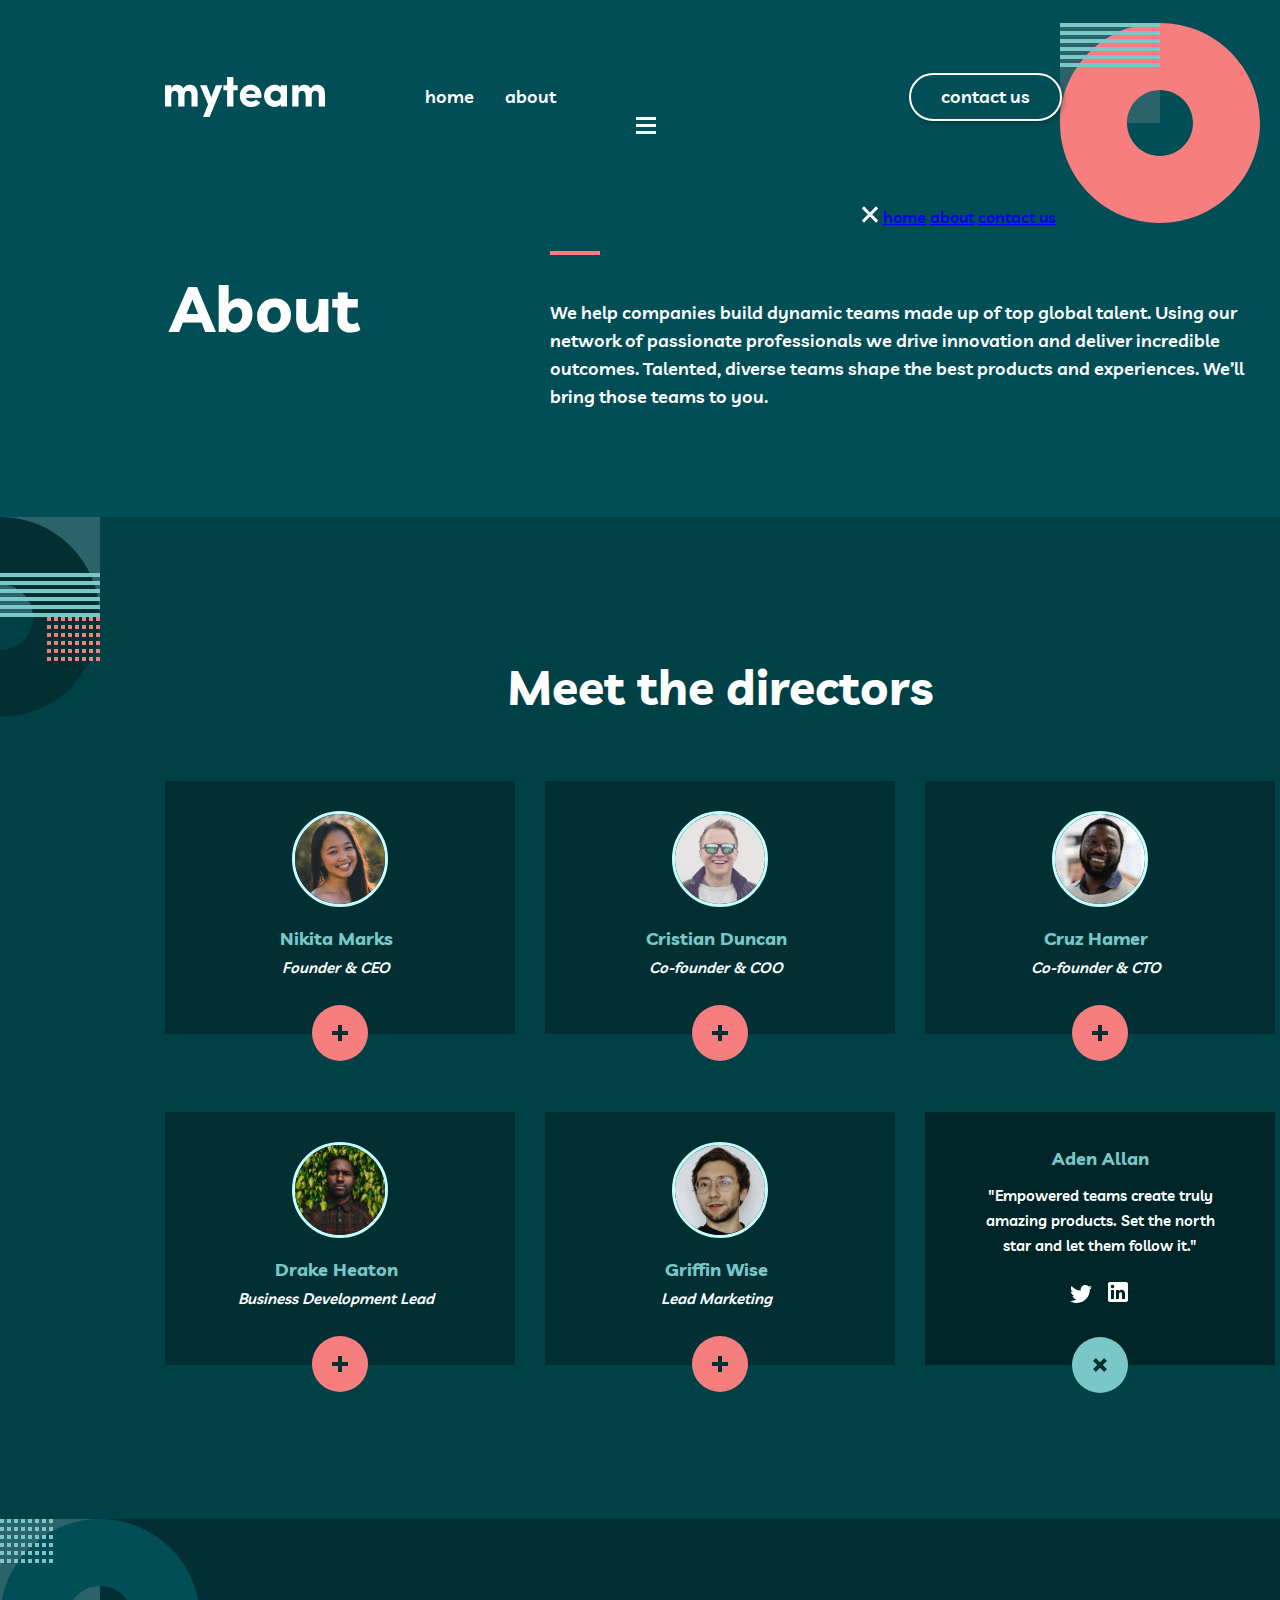
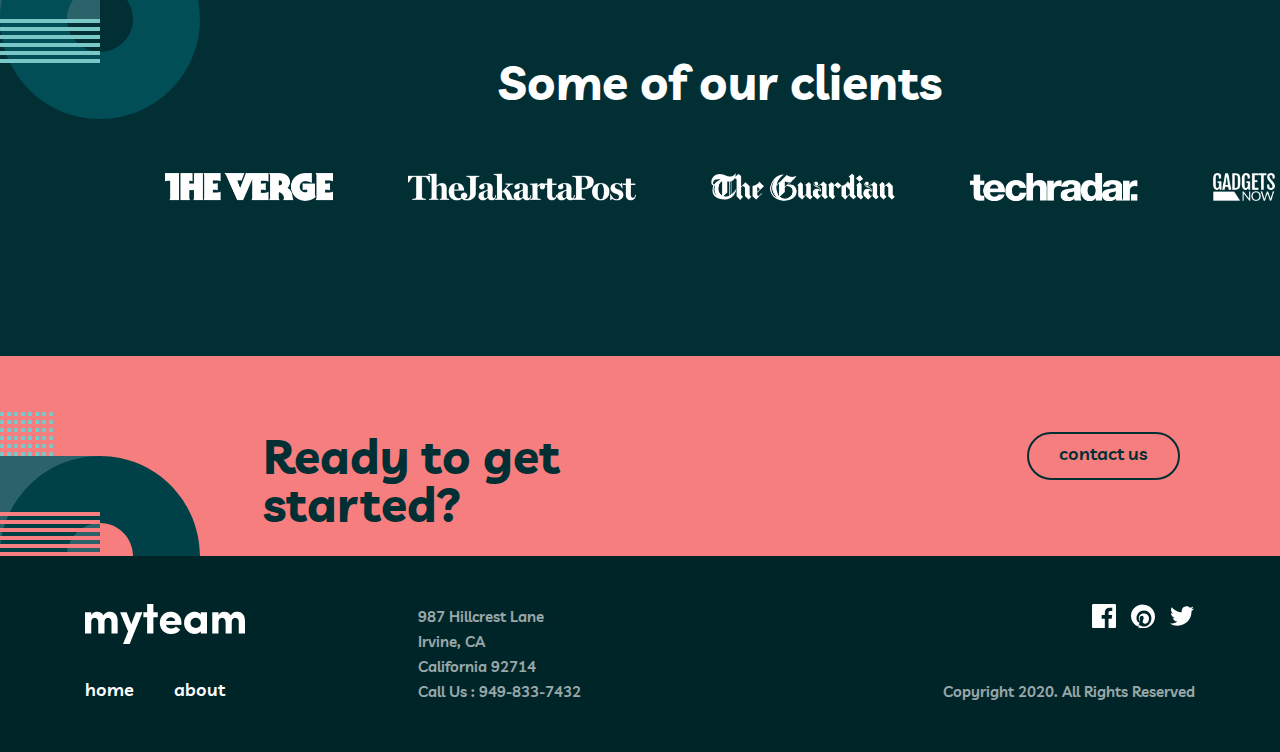
==== commit efa4deb8: "Added HTML of Menu-Mobile Sidebar part" ====
--- a/Pages/About.html
+++ b/Pages/About.html
@@ -20,7 +20,19 @@
         <a href="Contact.html"
           ><button class="nav-button contact-button">contact us</button></a
         >
-        <div class="burger-menu" onclick="toggleMenu()">☰</div>
+        
+        <img src="../IMG/icon-hamburger.svg" alt="icon-hamburger" class="openbtn" onclick="openNav()">
+        <div id="mySidenav" class="sidenav">
+          <a href="javascript:void(0)" class="closebtn" onclick="closeNav()"><img src="../IMG/icon-close.svg" alt="icon-close"></a>
+          <a href="../index.html" class="menu-button">home</a>
+          <a href="About.html" class="menu-button">about</a>
+          <a href="../Pages/Contact.html" class="menu-button menu-contactbtn">contact us</a>
+          <img
+            class="BottomRightDesign"
+            src="../IMG/bg-pattern-about-1-mobile-nav-1.svg"
+            alt="Background Pattern Bottom Right Side"
+          />
+        </div>
       </nav>
     </header>
 
--- a/CSS/style.css
+++ b/CSS/style.css
@@ -156,6 +156,10 @@
   align-items: center; /* Vertikalus išcentravimas */
 }
 
+.contact-button:active {
+  opacity: 0.25;
+}
+
 .social-icon:hover {
   fill: #f67e7e;
   cursor: pointer;
@@ -519,6 +523,11 @@
   right: 260px;
 }
 
+.button-container:active
+{
+  opacity: 0.25;
+}
+
 .image-container {
   position: absolute;
   top: 56px;
@@ -700,6 +709,7 @@
 .About-Page .rectangle {
   background-color: #f67e7e;
 }
+
 @media (max-width: 768px) {
   .About-Page .rectangle {
     display: none;
@@ -707,7 +717,6 @@
   .About-Page .Section1 {
     max-height: 356px;
     min-height: 356px;
-
   }
   .About-Page .flex-container {
     max-width: 683px;
@@ -744,6 +753,43 @@
     bottom: 0px;
   }
 }
+@media (max-width: 375px){
+  .About-Page .flex-container, .About-Page .S1H1Sizing, .About-Page .S1Container, .About-Page .Section1Paragraph{
+    max-width: 327px;
+    min-width: 327px;
+  }
+  .About-Page .Section1{
+    max-width: 375px;
+    min-width: 375px;
+    max-height: 360px;
+    min-height: 360px;
+  }
+  .About-Page .flex-container{
+    max-height: 252px;
+    min-height: 252px;
+  }
+  .About-Page .S1H1Sizing{
+    max-height: 40px;
+    min-height: 40px;
+    font-size: 40px;
+    line-height: 40px;
+  }
+  .About-Page .S1Container, .About-Page .Section1Paragraph {
+    max-height: 196px;
+    min-height: 196px;
+  }
+  .About-Page .Section1Paragraph{
+    left: 24px;
+    top: 60px;
+    line-height: 28px;
+  }
+    .About-Page .S1BottomRightDesign {
+    left: 275px;
+    width: 100%;
+    top: 260px;
+  }
+}
+
 
 /* About-Page_section2 */
 
@@ -1090,7 +1136,6 @@
   width: 1440px;
   max-width: 100%;
   background-color: #014e56;
-  overflow-x: hidden;
 }
 
 .ContactS1Container {
@@ -1146,18 +1191,14 @@
   position: relative;
   top: 4px;
   left: -112px;
-  width: 225px;
-  height: 225px;
   clip-path: inset(0 0 0 50%);
 }
 
 /* Img desineje apacioje */
 .S1ContactRightimg {
   position: relative;
-  bottom: -335px;
-  right: -111px;
-  width: 225px;
-  height: 225px;
+  bottom: -310px;
+  right: -100px;
   clip-path: inset(0 50% 0 0);
 }
 /* Formos containeris */
@@ -1171,7 +1212,16 @@
 
 .form-group {
   margin-bottom: 10px;
-  padding-bottom: 20px;
+  padding-bottom: 13px;
+  margin-right: 10px;
+}
+
+.submit-button:hover {
+  border-radius: 24px;
+  background: #79C8C7;
+}
+.form-group:active {
+  opacity: 0.25;
 }
 
 .form-group label::placeholder {
@@ -1231,9 +1281,10 @@
   line-height: 12.55px;
 }
 
-.form-group input:invalid:focus {
+.form-group input:invalid:focus,
+.form-group textarea:invalid:focus {
   border-bottom: 2px solid #f67e7e;
-  opacity: 1;
+  opacity: 0.6;
   font-family: "Livvic";
 }
 
@@ -1270,7 +1321,6 @@
 @media (max-width: 1440px) {
   body {
     width: 100%;
-    overflow-x: hidden;
   }
 }
 /* Tablet  */
@@ -1488,10 +1538,6 @@
     margin-top: 16px;
   }
 
-  .quotes-icon {
-    /* left: 44%; */
-  }
-
   .testimonial-img {
     margin-top: 16px;
     margin-bottom: 48px;
@@ -1545,16 +1591,11 @@
 
   .ContactSection1 {
     width: 100%;
-    height: fit-content;
-    display: flex; 
-  }
-
-  .ContactS1Container {
-    flex: 1;
+    max-height: 1080px;
   }
 
   .S1Container-left {
-    width: 100%;
+    width: 515px;
   }
 
   .ContactS1H1 {
@@ -1567,8 +1608,7 @@
   .S1H3Small {
     font-size: 32px;
     line-height: 48px;
-    margin-left: 20px;
-    margin-top: 10px;
+    margin: 15px;
   }
 
   .S1Container-left ul {
@@ -1586,15 +1626,13 @@
 
   .S1ContactLeftimg {
     position: relative;
-    width: 225px;
-    height: 225px;
     clip-path: inset(0 0 0 50%)
   }
 
   .S1ContactRightimg {
     position: relative;
-    width: 200px;
-    height: 225px;
+    bottom: 164px;
+    left: 671px;
     clip-path: inset(0 50% 0 0);
   }
 
@@ -1607,28 +1645,27 @@
   
   .form-group {
     margin-bottom: 10px;
-    
+    max-width: 540px;
   }
 
   .form-group input, .form-group textarea {
-    width: calc(100% - 52px);
     max-width: 520px;
     font-size: 14px;
     margin: 0 auto;
   }
 
   .form-group button {
-    width: 100%;
     max-width: 123px;
     height: 48px;
     margin-right: 390px;
   }
-
+}
+  @media screen and (max-width: 768px) {
   /* Footer */
 
   .footer {
     position: relative;
-    max-width: 768;
+    max-width: 768px;
     height: 271px;
     margin-top: auto;
   }
@@ -1668,7 +1705,45 @@
     right: 0;
   }
   .footer-nav-about {
-
+  }
+
+  .footer-social-networks {
+    position: absolute;
+    top: 150px;
+    left: 0;
+    height: 24px;
+    width: 102px;
+  }
+
+  /* Section 3 */
+
+  .About-Page .Our-Clients {
+    width: 100%;
+  }
+  .About-Page .client-logos-container {
+    width: 100%;
+  }
+  .footer-contact {
+    width: 689px;
+    height: 100px;
+    text-align: right;
+    font-size: 15px;
+    font-style: normal;
+    font-weight: 600;
+    line-height: 25px;
+    opacity: 0.6;
+    top: 56px;
+    right: 0;
+  }
+  .footer-social-networks {
+    position: absolute;
+    left: 0px;
+    top:145px
+
+  }
+
+  .footer-copyright {
+    top: 145px;
   }
 }
 
@@ -1712,7 +1787,6 @@
     top: 41px;
     right: 24px;
   }
-
   /* Section 1 */
   .Section1 {
     width: 100%;
@@ -1871,58 +1945,36 @@
   .Description {
     flex-shrink: 1;
   }
-  .testimonial-img {
-    margin: 0;
-  }
-  */
-
-  /* Section 3 */
-
-  /* .section-3 {
-    width: 100%;
-    min-height: 1410px;
-  }
-  .section-3-heading {
-    width: 100%;
-  }
-  .testimonial-card {
-    width: 100%;
-  }
- */
-
- /* Section 3 */
+
+ /* ----------Section 3---------- */
 
  .section-3 {
-  height: 1410px;
+  height: fit-content;
 }
 
 .flex-container_section-3 {
-  height: 1410px;
-}
-
-.section-3-heading {
-  width: 327px;
+  height: fit-content;
+}
+
+.heading-container {
+  max-width: 327px;
   margin-top: 140px;
-  height: auto;
+  margin-left: 24px;
+  margin-right: 24px;
 }
 
 .testimonials-box {
+  padding: 48px 24px 116px 24px;
 }
 
 .testimonial-card {
-  width: 327px;
-}
-
-.quotes-icon {
-  left: 130px
-}
-
-.testimonial-img {
-  margin-left: 133px;
-  margin-right: 134px;
-}
-  
-  /* Article */
+  width: 100%;
+  max-width: 327px;
+}
+/* ----------Section 3 end---------- */
+
+
+   /* Article */
   .article {
     width: 100%;
     height: 302px;
@@ -1949,7 +2001,7 @@
   }
   .footer-contact {
     width: 100%;
-    left: 0;
+    
   }
 }
 
@@ -2032,6 +2084,7 @@
   display: inline;
   text-align: center;
   left: 45px;
+  top: 282px;
 }
 }
 
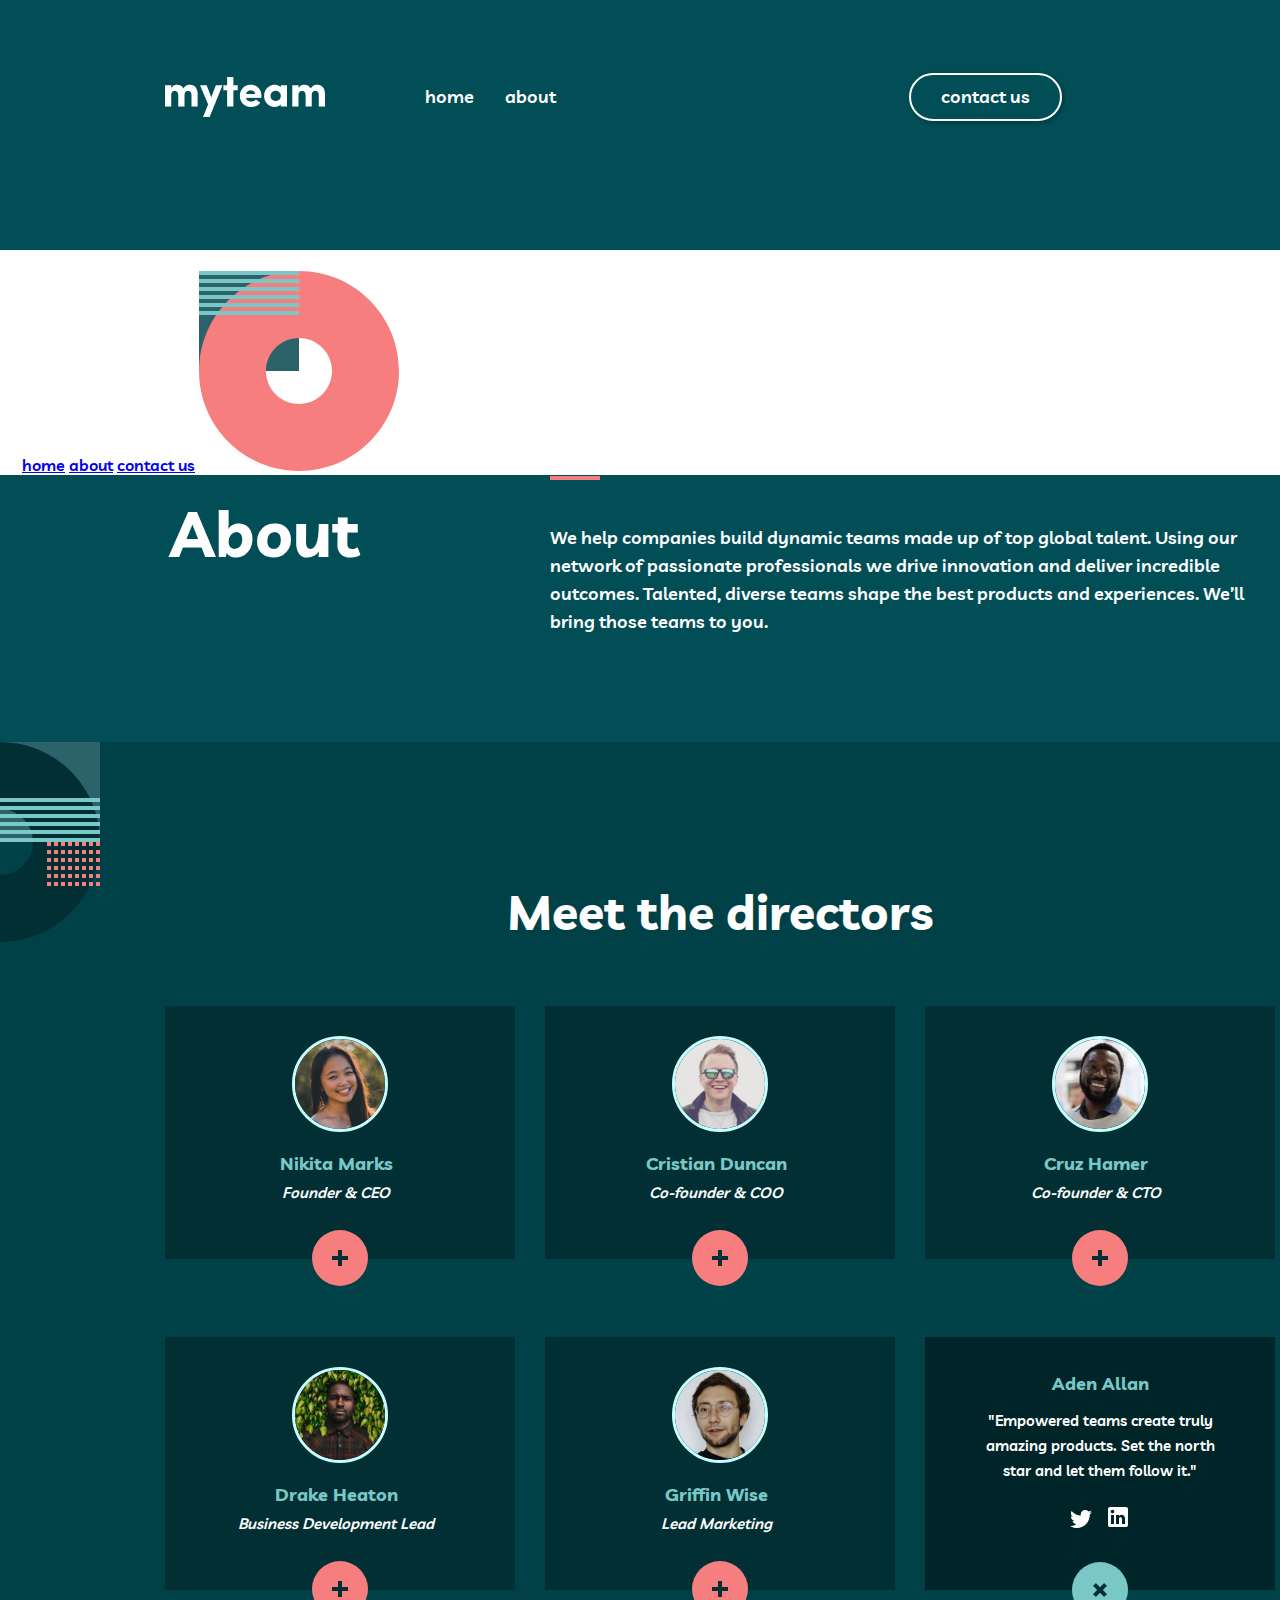
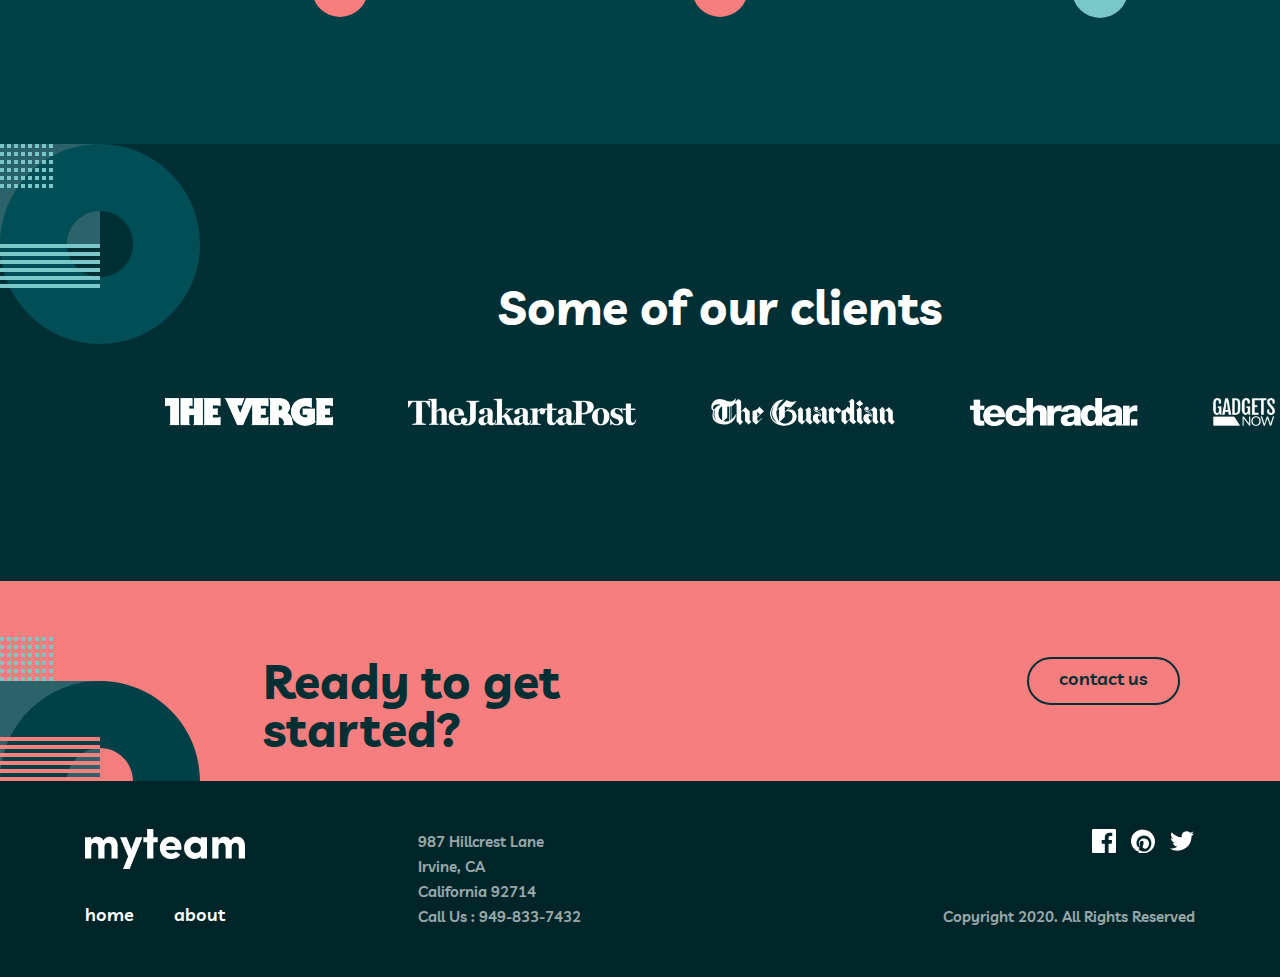
==== commit 49060a32: "Added shadow background behind Menu Sidebar" ====
--- a/Pages/About.html
+++ b/Pages/About.html
@@ -9,19 +9,22 @@
   </head>
   <body class="About-Page">
     <header>
-      <nav class="navbar">
-        <img src="../IMG/myteam 2.png" alt="Logo" class="logo" />
-        <a href="../index.html"
-          ><button class="nav-button home-button">home</button></a
-        >
-        <a href="About.html"
-          ><button class="nav-button about-button">about</button></a
-        >
-        <a href="Contact.html"
-          ><button class="nav-button contact-button">contact us</button></a
-        >
+      <div>
+        <nav id="shadow-1" class="navbar">
+          <img src="../IMG/myteam 2.png" alt="Logo" class="logo" />
+          <a href="../index.html"
+            ><button class="nav-button home-button">home</button></a
+          >
+          <a href="About.html"
+            ><button class="nav-button about-button">about</button></a
+          >
+          <a href="Contact.html"
+            ><button class="nav-button contact-button">contact us</button></a
+          >
+        </nav>
         
         <img src="../IMG/icon-hamburger.svg" alt="icon-hamburger" class="openbtn" onclick="openNav()">
+        
         <div id="mySidenav" class="sidenav">
           <a href="javascript:void(0)" class="closebtn" onclick="closeNav()"><img src="../IMG/icon-close.svg" alt="icon-close"></a>
           <a href="../index.html" class="menu-button">home</a>
@@ -33,286 +36,300 @@
             alt="Background Pattern Bottom Right Side"
           />
         </div>
-      </nav>
+      </div>
+      <script>
+        function openNav() {
+          document.getElementById("mySidenav").style.width = "255px";
+          document.getElementById("shadow-1").style.filter = "brightness(50%)";
+          document.getElementById("shadow-2").style.filter = "brightness(50%)";
+        }
+        
+        function closeNav() {
+          document.getElementById("mySidenav").style.width = "0";
+          document.getElementById("shadow-1").style.filter = "none";
+          document.getElementById("shadow-2").style.filter = "none";
+        }
+      </script>
     </header>
-
-    <section class="Section1">
-      <div class="flex-container">
-        <h1 class="S1H1Sizing WhiteText">About</h1>
-        <div class="S1Container">
-          <div class="rectangle"></div>
-          <p class="Section1Paragraph S1ParagraphSizing WhiteText">
-            We help companies build dynamic teams made up of top global talent.
-            Using our network of passionate professionals we drive innovation
-            and deliver incredible outcomes. Talented, diverse teams shape the
-            best products and experiences. We’ll bring those teams to you.
-          </p>
-        </div>
-      </div>
-      <div class="S1BottomRightDesign">
+    <div id="shadow-2">
+      <section class="Section1">
+        <div class="flex-container">
+          <h1 class="S1H1Sizing WhiteText">About</h1>
+          <div class="S1Container">
+            <div class="rectangle"></div>
+            <p class="Section1Paragraph S1ParagraphSizing WhiteText">
+              We help companies build dynamic teams made up of top global talent.
+              Using our network of passionate professionals we drive innovation
+              and deliver incredible outcomes. Talented, diverse teams shape the
+              best products and experiences. We’ll bring those teams to you.
+            </p>
+          </div>
+        </div>
+        <div class="S1BottomRightDesign">
+          <img
+            src="../IMG/bg-pattern-about-1-mobile-nav-1.svg"
+            alt="Background Pattern Bottom Right Side"
+          />
+        </div>
+      </section>
+
+      <!-- About-Page_section2 -->
+      <section class="About-Page_section2">
+        <div class="flex_container_4">
+          <h1 class="About-Page_section2-heading">Meet the directors</h1>
+
+          <div class="grid">
+            
+            <div class="card1">
+              <img src="../IMG/avatar-nikita.jpg" alt="Nikita Marks" />
+              <h3>Nikita Marks</h3>
+              <p>Founder & CEO</p>
+              <button class="plus-btn">
+                <svg xmlns="http://www.w3.org/2000/svg" width="16" height="16">
+                  <path
+                    fill="#012F34"
+                    fill-rule="evenodd"
+                    d="M10 0v5.999L16 6v4h-6v6H6v-6H0V6h6V0h4z"
+                  />
+                </svg>
+              </button>
+            </div>
+
+            <div class="card2">
+              <img src="../IMG/avatar-christian.jpg" alt="Cristian Duncan" />
+              <h3>Cristian Duncan</h3>
+              <p>Co-founder & COO</p>
+              <button class="plus-btn">
+                <svg xmlns="http://www.w3.org/2000/svg" width="16" height="16">
+                  <path
+                    fill="#012F34"
+                    fill-rule="evenodd"
+                    d="M10 0v5.999L16 6v4h-6v6H6v-6H0V6h6V0h4z"
+                  />
+                </svg>
+              </button>
+            </div>
+
+            <div class="card3">
+              <img src="../IMG/avatar-cruz.jpg" alt="Cruz Hamer" />
+              <h3>Cruz Hamer</h3>
+              <p>Co-founder & CTO</p>
+              <button class="plus-btn">
+                <svg xmlns="http://www.w3.org/2000/svg" width="16" height="16">
+                  <path
+                    fill="#012F34"
+                    fill-rule="evenodd"
+                    d="M10 0v5.999L16 6v4h-6v6H6v-6H0V6h6V0h4z"
+                  />
+                </svg>
+              </button>
+            </div>
+
+            <div class="card4">
+              <img src="../IMG/avatar-drake.jpg" alt="Drake Heaton" />
+              <h3>Drake Heaton</h3>
+              <p>Business Development Lead</p>
+              <button class="plus-btn">
+                <svg xmlns="http://www.w3.org/2000/svg" width="16" height="16">
+                  <path
+                    fill="#012F34"
+                    fill-rule="evenodd"
+                    d="M10 0v5.999L16 6v4h-6v6H6v-6H0V6h6V0h4z"
+                  />
+                </svg>
+              </button>
+            </div>
+
+            <div class="card5">
+              <img src="../IMG/avatar-griffin.jpg" alt="Griffin Wise" />
+              <h3>Griffin Wise</h3>
+              <p>Lead Marketing</p>
+              <button class="plus-btn">
+                <svg xmlns="http://www.w3.org/2000/svg" width="16" height="16">
+                  <path
+                    fill="#012F34"
+                    fill-rule="evenodd"
+                    d="M10 0v5.999L16 6v4h-6v6H6v-6H0V6h6V0h4z"
+                  />
+                </svg>
+              </button>
+            </div>
+
+            <div class="card6">
+              <h3>Aden Allan</h3>
+              <p>
+                "Empowered teams create truly amazing products. Set the north star
+                and let them follow it."
+              </p>
+
+              <div>
+                <svg
+                  class="social-icon"
+                  xmlns="http://www.w3.org/2000/svg"
+                  viewBox="0 0 24 24"
+                  width="24"
+                  height="24"
+                >
+                  <path
+                    d="M24 4.557C23.117 4.949 22.168 5.213 21.172 5.332C22.189 4.723 22.97 3.758 23.337 2.608C22.386 3.172 21.332 3.582 20.21 3.803C19.313 2.846 18.032 2.248 16.616 2.248C13.437 2.248 11.101 5.214 11.819 8.293C7.728 8.088 4.1 6.128 1.671 3.149C0.381 5.362 1.002 8.257 3.194 9.723C2.388 9.697 1.628 9.476 0.965 9.107C0.911 11.389 2.546 13.523 4.914 13.998C4.221 14.186 3.462 14.23 2.69 14.082C3.316 16.038 5.134 17.461 7.29 17.501C5.22 19.124 2.612 19.849 0 19.541C2.179 20.938 4.768 21.753 7.548 21.753C16.69 21.753 21.855 14.032 21.543 7.106C22.505 6.411 23.34 5.544 24 4.557Z"
+                    fill="currentColor"
+                  />
+                </svg>
+                <!-- Twitter Icon  -->
+                <svg
+                  class="social-icon"
+                  xmlns="http://www.w3.org/2000/svg"
+                  width="20"
+                  height="20"
+                >
+                  <path
+                    d="M18 0H2C.9 0 0 .9 0 2v16c0 1.1.9 2 2 2h16c1.1 0 2-.9 2-2V2c0-1.1-.9-2-2-2zM6 17H3V8h3v9zM4.5 6.3c-1 0-1.8-.8-1.8-1.8s.8-1.8 1.8-1.8 1.8.8 1.8 1.8-.8 1.8-1.8 1.8zM17 17h-3v-5.3c0-.8-.7-1.5-1.5-1.5s-1.5.7-1.5 1.5V17H8V8h3v1.2c.5-.8 1.6-1.4 2.5-1.4 1.9 0 3.5 1.6 3.5 3.5V17z"
+                    fill="currentColor"
+                  />
+                </svg>
+                <!-- LinkedIn  -->
+              </div>
+              <button class="x-btn">
+                <svg xmlns="http://www.w3.org/2000/svg" width="16" height="16">
+                  <path
+                    fill="#012F34"
+                    fill-rule="evenodd"
+                    d="M10 0v5.999L16 6v4h-6v6H6v-6H0V6h6V0h4z"
+                  />
+                </svg>
+              </button>
+            </div>
+          </div>
+        </div>
+      </section>
+
+      
+      <section class="Our-Clients">
         <img
-          src="../IMG/bg-pattern-about-1-mobile-nav-1.svg"
-          alt="Background Pattern Bottom Right Side"
+          src="../IMG/bg-pattern-about-4.svg"
+          alt="Decorative Element"
+          class="decorative-img"
         />
-      </div>
-    </section>
-
-    <!-- About-Page_section2 -->
-    <section class="About-Page_section2">
-      <div class="flex_container_4">
-        <h1 class="About-Page_section2-heading">Meet the directors</h1>
-
-        <div class="grid">
-          
-          <div class="card1">
-            <img src="../IMG/avatar-nikita.jpg" alt="Nikita Marks" />
-            <h3>Nikita Marks</h3>
-            <p>Founder & CEO</p>
-            <button class="plus-btn">
-              <svg xmlns="http://www.w3.org/2000/svg" width="16" height="16">
-                <path
-                  fill="#012F34"
-                  fill-rule="evenodd"
-                  d="M10 0v5.999L16 6v4h-6v6H6v-6H0V6h6V0h4z"
-                />
-              </svg>
-            </button>
-          </div>
-
-          <div class="card2">
-            <img src="../IMG/avatar-christian.jpg" alt="Cristian Duncan" />
-            <h3>Cristian Duncan</h3>
-            <p>Co-founder & COO</p>
-            <button class="plus-btn">
-              <svg xmlns="http://www.w3.org/2000/svg" width="16" height="16">
-                <path
-                  fill="#012F34"
-                  fill-rule="evenodd"
-                  d="M10 0v5.999L16 6v4h-6v6H6v-6H0V6h6V0h4z"
-                />
-              </svg>
-            </button>
-          </div>
-
-          <div class="card3">
-            <img src="../IMG/avatar-cruz.jpg" alt="Cruz Hamer" />
-            <h3>Cruz Hamer</h3>
-            <p>Co-founder & CTO</p>
-            <button class="plus-btn">
-              <svg xmlns="http://www.w3.org/2000/svg" width="16" height="16">
-                <path
-                  fill="#012F34"
-                  fill-rule="evenodd"
-                  d="M10 0v5.999L16 6v4h-6v6H6v-6H0V6h6V0h4z"
-                />
-              </svg>
-            </button>
-          </div>
-
-          <div class="card4">
-            <img src="../IMG/avatar-drake.jpg" alt="Drake Heaton" />
-            <h3>Drake Heaton</h3>
-            <p>Business Development Lead</p>
-            <button class="plus-btn">
-              <svg xmlns="http://www.w3.org/2000/svg" width="16" height="16">
-                <path
-                  fill="#012F34"
-                  fill-rule="evenodd"
-                  d="M10 0v5.999L16 6v4h-6v6H6v-6H0V6h6V0h4z"
-                />
-              </svg>
-            </button>
-          </div>
-
-          <div class="card5">
-            <img src="../IMG/avatar-griffin.jpg" alt="Griffin Wise" />
-            <h3>Griffin Wise</h3>
-            <p>Lead Marketing</p>
-            <button class="plus-btn">
-              <svg xmlns="http://www.w3.org/2000/svg" width="16" height="16">
-                <path
-                  fill="#012F34"
-                  fill-rule="evenodd"
-                  d="M10 0v5.999L16 6v4h-6v6H6v-6H0V6h6V0h4z"
-                />
-              </svg>
-            </button>
-          </div>
-
-          <div class="card6">
-            <h3>Aden Allan</h3>
-            <p>
-              "Empowered teams create truly amazing products. Set the north star
-              and let them follow it."
-            </p>
-
-            <div>
-              <svg
-                class="social-icon"
-                xmlns="http://www.w3.org/2000/svg"
-                viewBox="0 0 24 24"
-                width="24"
-                height="24"
-              >
-                <path
-                  d="M24 4.557C23.117 4.949 22.168 5.213 21.172 5.332C22.189 4.723 22.97 3.758 23.337 2.608C22.386 3.172 21.332 3.582 20.21 3.803C19.313 2.846 18.032 2.248 16.616 2.248C13.437 2.248 11.101 5.214 11.819 8.293C7.728 8.088 4.1 6.128 1.671 3.149C0.381 5.362 1.002 8.257 3.194 9.723C2.388 9.697 1.628 9.476 0.965 9.107C0.911 11.389 2.546 13.523 4.914 13.998C4.221 14.186 3.462 14.23 2.69 14.082C3.316 16.038 5.134 17.461 7.29 17.501C5.22 19.124 2.612 19.849 0 19.541C2.179 20.938 4.768 21.753 7.548 21.753C16.69 21.753 21.855 14.032 21.543 7.106C22.505 6.411 23.34 5.544 24 4.557Z"
-                  fill="currentColor"
-                />
-              </svg>
-              <!-- Twitter Icon  -->
-              <svg
-                class="social-icon"
-                xmlns="http://www.w3.org/2000/svg"
-                width="20"
-                height="20"
-              >
-                <path
-                  d="M18 0H2C.9 0 0 .9 0 2v16c0 1.1.9 2 2 2h16c1.1 0 2-.9 2-2V2c0-1.1-.9-2-2-2zM6 17H3V8h3v9zM4.5 6.3c-1 0-1.8-.8-1.8-1.8s.8-1.8 1.8-1.8 1.8.8 1.8 1.8-.8 1.8-1.8 1.8zM17 17h-3v-5.3c0-.8-.7-1.5-1.5-1.5s-1.5.7-1.5 1.5V17H8V8h3v1.2c.5-.8 1.6-1.4 2.5-1.4 1.9 0 3.5 1.6 3.5 3.5V17z"
-                  fill="currentColor"
-                />
-              </svg>
-              <!-- LinkedIn  -->
-            </div>
-            <button class="x-btn">
-              <svg xmlns="http://www.w3.org/2000/svg" width="16" height="16">
-                <path
-                  fill="#012F34"
-                  fill-rule="evenodd"
-                  d="M10 0v5.999L16 6v4h-6v6H6v-6H0V6h6V0h4z"
-                />
-              </svg>
-            </button>
-          </div>
-        </div>
-      </div>
-    </section>
-
-    
-    <section class="Our-Clients">
-      <img
-        src="../IMG/bg-pattern-about-4.svg"
-        alt="Decorative Element"
-        class="decorative-img"
-      />
-      <div class="Our-Clients-Container">
-      <div class="section-title-container">
-        <h2 class="section-title">Some of our clients</h2>
-      </div>
-        <div class="client-logos-container">
-          <a href="https://www.theverge.com/" class="client-logo"
-            ><img
-              src="../IMG/logo-the-verge.png"
-              alt="Logo The Verge"
-              class="client-logo"
-          /></a>
-          <a href="https://www.thejakartapost.com/" class="client-logo"
-            ><img
-              src="../IMG/logo-jakarta-post.png"
-              alt="Logo Jakarta Post"
-              class="client-logo"
-          /></a>
-          <a href="https://www.theguardian.com" class="client-logo"
-            ><img
-              src="../IMG/logo-the-guardian.png"
-              alt="The Guardian Logo"
-              class="client-logo"
-          /></a>
-          <a href="https://www.techradar.com/" class="client-logo"
-            ><img
-              src="../IMG/logo-tech-radar.png"
-              alt="Tech Radar Logo"
-              class="client-logo"
-          /></a>
-          <a href="https://www.gadgetsnow.com" class="client-logo"
-            ><img
-              src="../IMG/logo-gadgets-now.png"
-              alt="Gadgets Now Logo"
-              class="client-logo"
-          /></a>
-        </div>
-      </div>
-    </section>
-
-    <article class="article">
-      <div class="mask">
-        <div class="image-container">
-          <img
-            src="../IMG/bg-pattern-home-6-about-5.svg"
-            alt="Decorative Semi-circle"
-          />
-        </div>
-        <div class="content">
-          <h1>Ready to get started?</h1>
-        </div>
-        <div class="button-container">
-          <a href="../Pages/Contact.html" class="button">contact us</a>
-        </div>
-      </div>
-    </article>
-
-    <footer class="footer">
-      <div class="footer-container">
-        <img src="../IMG/myteam 2.png" alt="MyTeam Logo" class="footer-logo" />
-        <div class="footer-nav-buttons">
-          <a href="../index.html"
-            ><button class="footer-nav-button footer-nav-home">home</button></a
-          >
-          <a href="../Pages/About.html"
-            ><button class="footer-nav-button footer-nav-about">
-              about
-            </button></a
-          >
-        </div>
-        <div class="footer-contact">
-          987 Hillcrest Lane<br />
-          Irvine, CA<br />
-          California 92714<br />
-          Call Us : 949-833-7432
-        </div>
-        <div class="footer-social-networks">
-          <!-- Facebook ikonėlė -->
-          <svg
-            class="social-icon"
-            xmlns="http://www.w3.org/2000/svg"
-            viewBox="0 0 24 24"
-            width="24"
-            height="24"
-          >
-            <path
-              d="M22.675 0H1.325C0.593 0 0 0.593 0 1.325V22.676C0 23.407 0.593 24 1.325 24H12.82V14.706H9.692V11.084H12.82V8.413C12.82 5.313 14.713 3.625 17.479 3.625C18.804 3.625 19.942 3.724 20.274 3.768V7.008L18.356 7.009C16.852 7.009 16.561 7.724 16.561 8.772V11.085H20.148L19.681 14.707H16.561V24H22.677C23.407 24 24 23.407 24 22.675V1.325C24 0.593 23.407 0 22.675 0Z"
-              fill="currentColor"
+        <div class="Our-Clients-Container">
+        <div class="section-title-container">
+          <h2 class="section-title">Some of our clients</h2>
+        </div>
+          <div class="client-logos-container">
+            <a href="https://www.theverge.com/" class="client-logo"
+              ><img
+                src="../IMG/logo-the-verge.png"
+                alt="Logo The Verge"
+                class="client-logo"
+            /></a>
+            <a href="https://www.thejakartapost.com/" class="client-logo"
+              ><img
+                src="../IMG/logo-jakarta-post.png"
+                alt="Logo Jakarta Post"
+                class="client-logo"
+            /></a>
+            <a href="https://www.theguardian.com" class="client-logo"
+              ><img
+                src="../IMG/logo-the-guardian.png"
+                alt="The Guardian Logo"
+                class="client-logo"
+            /></a>
+            <a href="https://www.techradar.com/" class="client-logo"
+              ><img
+                src="../IMG/logo-tech-radar.png"
+                alt="Tech Radar Logo"
+                class="client-logo"
+            /></a>
+            <a href="https://www.gadgetsnow.com" class="client-logo"
+              ><img
+                src="../IMG/logo-gadgets-now.png"
+                alt="Gadgets Now Logo"
+                class="client-logo"
+            /></a>
+          </div>
+        </div>
+      </section>
+
+      <article class="article">
+        <div class="mask">
+          <div class="image-container">
+            <img
+              src="../IMG/bg-pattern-home-6-about-5.svg"
+              alt="Decorative Semi-circle"
             />
-          </svg>
-          <!-- Pinterest ikonėlė -->
-          <svg
-            class="social-icon"
-            xmlns="http://www.w3.org/2000/svg"
-            viewBox="0 0 25 24"
-            width="24"
-            height="24"
-          >
-            <path
-              d="M12 0C5.373 0 0 5.373 0 12C0 17.28 3.438 21.697 8.104 23.245C8.034 22.615 8 21.844 8.19 21.134L9.404 16.602C9.404 16.602 8.976 15.707 8.976 14.6C8.976 12.823 10.03 11.639 11.467 11.639C12.77 11.639 13.148 12.792 13.148 13.763C13.148 14.823 12.563 16.308 12.214 17.541C11.82 19.011 13.008 20.06 14.477 20.06C16.893 20.06 18.768 17.828 18.768 14.613C18.768 11.594 16.683 9.276 13.4 9.276C10.287 9.276 8.145 11.485 8.145 14.257C8.145 15.359 8.462 16.248 8.938 16.976C8.988 17.065 8.998 17.172 8.978 17.273L8.639 18.737C8.597 18.935 8.49 18.982 8.304 18.887C6.613 18.047 5.698 16.135 5.698 14.231C5.698 9.997 8.966 6.25 13.4 6.25C17.88 6.25 21.25 9.654 21.25 14.297C21.25 18.92 18.006 23 13.437 23C11.374 23 9.8 22.152 8.854 21.056C8.55 22.217 7.91 23.45 7.56 24C9.164 24.516 10.921 24.75 12.75 24.75C19.627 24.75 25 19.377 25 12.5C25 5.623 19.627 0.25 12.75 0.25Z"
-              fill="currentColor"
-            />
-          </svg>
-
-          <!-- Twitter ikonėlė -->
-          <svg
-            class="social-icon"
-            xmlns="http://www.w3.org/2000/svg"
-            viewBox="0 0 24 24"
-            width="24"
-            height="24"
-          >
-            <path
-              d="M24 4.557C23.117 4.949 22.168 5.213 21.172 5.332C22.189 4.723 22.97 3.758 23.337 2.608C22.386 3.172 21.332 3.582 20.21 3.803C19.313 2.846 18.032 2.248 16.616 2.248C13.437 2.248 11.101 5.214 11.819 8.293C7.728 8.088 4.1 6.128 1.671 3.149C0.381 5.362 1.002 8.257 3.194 9.723C2.388 9.697 1.628 9.476 0.965 9.107C0.911 11.389 2.546 13.523 4.914 13.998C4.221 14.186 3.462 14.23 2.69 14.082C3.316 16.038 5.134 17.461 7.29 17.501C5.22 19.124 2.612 19.849 0 19.541C2.179 20.938 4.768 21.753 7.548 21.753C16.69 21.753 21.855 14.032 21.543 7.106C22.505 6.411 23.34 5.544 24 4.557Z"
-              fill="currentColor"
-            />
-          </svg>
-        </div>
-        <div class="footer-copyright">Copyright 2020. All Rights Reserved</div>
-      </div>
-    </footer>
+          </div>
+          <div class="content">
+            <h1>Ready to get started?</h1>
+          </div>
+          <div class="button-container">
+            <a href="../Pages/Contact.html" class="button">contact us</a>
+          </div>
+        </div>
+      </article>
+
+      <footer class="footer">
+        <div class="footer-container">
+          <img src="../IMG/myteam 2.png" alt="MyTeam Logo" class="footer-logo" />
+          <div class="footer-nav-buttons">
+            <a href="../index.html"
+              ><button class="footer-nav-button footer-nav-home">home</button></a
+            >
+            <a href="../Pages/About.html"
+              ><button class="footer-nav-button footer-nav-about">
+                about
+              </button></a
+            >
+          </div>
+          <div class="footer-contact">
+            987 Hillcrest Lane<br />
+            Irvine, CA<br />
+            California 92714<br />
+            Call Us : 949-833-7432
+          </div>
+          <div class="footer-social-networks">
+            <!-- Facebook ikonėlė -->
+            <svg
+              class="social-icon"
+              xmlns="http://www.w3.org/2000/svg"
+              viewBox="0 0 24 24"
+              width="24"
+              height="24"
+            >
+              <path
+                d="M22.675 0H1.325C0.593 0 0 0.593 0 1.325V22.676C0 23.407 0.593 24 1.325 24H12.82V14.706H9.692V11.084H12.82V8.413C12.82 5.313 14.713 3.625 17.479 3.625C18.804 3.625 19.942 3.724 20.274 3.768V7.008L18.356 7.009C16.852 7.009 16.561 7.724 16.561 8.772V11.085H20.148L19.681 14.707H16.561V24H22.677C23.407 24 24 23.407 24 22.675V1.325C24 0.593 23.407 0 22.675 0Z"
+                fill="currentColor"
+              />
+            </svg>
+            <!-- Pinterest ikonėlė -->
+            <svg
+              class="social-icon"
+              xmlns="http://www.w3.org/2000/svg"
+              viewBox="0 0 25 24"
+              width="24"
+              height="24"
+            >
+              <path
+                d="M12 0C5.373 0 0 5.373 0 12C0 17.28 3.438 21.697 8.104 23.245C8.034 22.615 8 21.844 8.19 21.134L9.404 16.602C9.404 16.602 8.976 15.707 8.976 14.6C8.976 12.823 10.03 11.639 11.467 11.639C12.77 11.639 13.148 12.792 13.148 13.763C13.148 14.823 12.563 16.308 12.214 17.541C11.82 19.011 13.008 20.06 14.477 20.06C16.893 20.06 18.768 17.828 18.768 14.613C18.768 11.594 16.683 9.276 13.4 9.276C10.287 9.276 8.145 11.485 8.145 14.257C8.145 15.359 8.462 16.248 8.938 16.976C8.988 17.065 8.998 17.172 8.978 17.273L8.639 18.737C8.597 18.935 8.49 18.982 8.304 18.887C6.613 18.047 5.698 16.135 5.698 14.231C5.698 9.997 8.966 6.25 13.4 6.25C17.88 6.25 21.25 9.654 21.25 14.297C21.25 18.92 18.006 23 13.437 23C11.374 23 9.8 22.152 8.854 21.056C8.55 22.217 7.91 23.45 7.56 24C9.164 24.516 10.921 24.75 12.75 24.75C19.627 24.75 25 19.377 25 12.5C25 5.623 19.627 0.25 12.75 0.25Z"
+                fill="currentColor"
+              />
+            </svg>
+
+            <!-- Twitter ikonėlė -->
+            <svg
+              class="social-icon"
+              xmlns="http://www.w3.org/2000/svg"
+              viewBox="0 0 24 24"
+              width="24"
+              height="24"
+            >
+              <path
+                d="M24 4.557C23.117 4.949 22.168 5.213 21.172 5.332C22.189 4.723 22.97 3.758 23.337 2.608C22.386 3.172 21.332 3.582 20.21 3.803C19.313 2.846 18.032 2.248 16.616 2.248C13.437 2.248 11.101 5.214 11.819 8.293C7.728 8.088 4.1 6.128 1.671 3.149C0.381 5.362 1.002 8.257 3.194 9.723C2.388 9.697 1.628 9.476 0.965 9.107C0.911 11.389 2.546 13.523 4.914 13.998C4.221 14.186 3.462 14.23 2.69 14.082C3.316 16.038 5.134 17.461 7.29 17.501C5.22 19.124 2.612 19.849 0 19.541C2.179 20.938 4.768 21.753 7.548 21.753C16.69 21.753 21.855 14.032 21.543 7.106C22.505 6.411 23.34 5.544 24 4.557Z"
+                fill="currentColor"
+              />
+            </svg>
+          </div>
+          <div class="footer-copyright">Copyright 2020. All Rights Reserved</div>
+        </div>
+      </footer>
+    </div>
   </body>
 </html>
--- a/CSS/style.css
+++ b/CSS/style.css
@@ -156,10 +156,6 @@
   align-items: center; /* Vertikalus išcentravimas */
 }
 
-.contact-button:active {
-  opacity: 0.25;
-}
-
 .social-icon:hover {
   fill: #f67e7e;
   cursor: pointer;
@@ -523,11 +519,6 @@
   right: 260px;
 }
 
-.button-container:active
-{
-  opacity: 0.25;
-}
-
 .image-container {
   position: absolute;
   top: 56px;
@@ -916,7 +907,7 @@
   line-height: 25px;
   width: 302px;
   height: 25px;
-  margin-bottom: 84px;
+  margin-bottom: 56px;
 }
 .About-Page_section2 .grid h3 {
   font-size: 18px;
@@ -1136,6 +1127,7 @@
   width: 1440px;
   max-width: 100%;
   background-color: #014e56;
+  overflow-x: hidden;
 }
 
 .ContactS1Container {
@@ -1191,14 +1183,18 @@
   position: relative;
   top: 4px;
   left: -112px;
+  width: 225px;
+  height: 225px;
   clip-path: inset(0 0 0 50%);
 }
 
 /* Img desineje apacioje */
 .S1ContactRightimg {
   position: relative;
-  bottom: -310px;
-  right: -100px;
+  bottom: -335px;
+  right: -111px;
+  width: 225px;
+  height: 225px;
   clip-path: inset(0 50% 0 0);
 }
 /* Formos containeris */
@@ -1212,16 +1208,7 @@
 
 .form-group {
   margin-bottom: 10px;
-  padding-bottom: 13px;
-  margin-right: 10px;
-}
-
-.submit-button:hover {
-  border-radius: 24px;
-  background: #79C8C7;
-}
-.form-group:active {
-  opacity: 0.25;
+  padding-bottom: 20px;
 }
 
 .form-group label::placeholder {
@@ -1281,10 +1268,9 @@
   line-height: 12.55px;
 }
 
-.form-group input:invalid:focus,
-.form-group textarea:invalid:focus {
+.form-group input:invalid:focus {
   border-bottom: 2px solid #f67e7e;
-  opacity: 0.6;
+  opacity: 1;
   font-family: "Livvic";
 }
 
@@ -1321,6 +1307,7 @@
 @media (max-width: 1440px) {
   body {
     width: 100%;
+    overflow-x: hidden;
   }
 }
 /* Tablet  */
@@ -1591,11 +1578,16 @@
 
   .ContactSection1 {
     width: 100%;
-    max-height: 1080px;
+    height: fit-content;
+    display: flex; 
+  }
+
+  .ContactS1Container {
+    flex: 1;
   }
 
   .S1Container-left {
-    width: 515px;
+    width: 100%;
   }
 
   .ContactS1H1 {
@@ -1608,7 +1600,8 @@
   .S1H3Small {
     font-size: 32px;
     line-height: 48px;
-    margin: 15px;
+    margin-left: 20px;
+    margin-top: 10px;
   }
 
   .S1Container-left ul {
@@ -1626,13 +1619,15 @@
 
   .S1ContactLeftimg {
     position: relative;
+    width: 225px;
+    height: 225px;
     clip-path: inset(0 0 0 50%)
   }
 
   .S1ContactRightimg {
     position: relative;
-    bottom: 164px;
-    left: 671px;
+    width: 200px;
+    height: 225px;
     clip-path: inset(0 50% 0 0);
   }
 
@@ -1645,16 +1640,18 @@
   
   .form-group {
     margin-bottom: 10px;
-    max-width: 540px;
+    
   }
 
   .form-group input, .form-group textarea {
+    width: calc(100% - 52px);
     max-width: 520px;
     font-size: 14px;
     margin: 0 auto;
   }
 
   .form-group button {
+    width: 100%;
     max-width: 123px;
     height: 48px;
     margin-right: 390px;
@@ -1671,6 +1668,7 @@
   }
 
   .footer-container {
+    
     display: inline-flex;
     width: 100%;
     width: 689px;
@@ -1722,6 +1720,36 @@
   }
   .About-Page .client-logos-container {
     width: 100%;
+  }
+
+  /* CONTACT.HTML */
+
+  /* Section 1 */
+
+  .ContactSection1 {
+    width: 100%;
+    height: 100%;
+    flex-shrink: 1;
+    display: flex;
+    flex-direction: column;
+    flex-grow: 1; /* Ensure children are stacked vertically */
+  }
+
+  .ContactS1Container {
+    width: 100%; /* Ensure children are stacked vertically */
+    flex-direction: column;
+    text-align: center;
+  }
+
+  .S1FormContainer {
+    width: 100%;
+  }
+  .S1ContactRightimg {
+    position: absolute;
+    left: 0;
+    top: 83px;
+    width: 42px;
+    height: 25px;
   }
   .footer-contact {
     width: 689px;
@@ -1982,13 +2010,36 @@
   .mask {
     height: 302px;
   }
+
+  .image-container {
+    top: 180px;
+    right: 568px;
+    width: 200px;
+    height: 244px;
+  }
+
   .content {
-    width: 100%;
-    left: 0%;
-  }
+    width: 327px;
+    height: 64px;
+    top: 83px;
+    left: 24px;
+    text-align: center;
+  }
+
+  .content h1 {
+    font-size: 32px;
+    line-height: 32px;
+  }
+
   .button-container {
-    width: 100%;
-    left: 0%;
+    width: 153px;
+    height: 48px;
+    top: 171px;
+    left: 111px;
+  }
+
+  .button {
+    text-align: center;
   }
   /* Footer */
   .footer {
@@ -2086,135 +2137,4 @@
   left: 45px;
   top: 282px;
 }
-}
-
-/* About section2 tablet */
-
-/* About section2 tablet */
-
-@media screen and (max-width: 768px) {
-  .About-Page_section2 {
-    width: 100%; 
-    min-height: 1219px; 
-    
-    flex-direction: column; 
-    align-items: center; 
-    
-    
-  }
-
-  .About-Page_section2 .flex_container_4 {
-   
-    flex-direction: column;
-    align-items: center;
-    text-align: center;
-    width: 573px;
-    height: 991px;
-    margin: 100px 98px 128px;
-    position: absolute;
-    
-  }
-
-  .About-Page_section2 .grid {
-    display: grid;
-    grid-template-columns: repeat(2, 281px); 
-    gap: 72px 11px; 
-    justify-content: center; 
-    
-  }
-
-  .About-Page_section2 .About-Page_section2-heading {
-    font-size: 32px;
-    font-weight: 600; 
-    padding-top: 0px; 
-    margin-bottom: 48px;
-    text-align: center; 
-  }
-
-
-  .About-Page_section2 .grid p {
-    font-size: 15px;
-    color: #ffffff;
-    font-style: italic;
-    line-height: 25px;
-    width: 233px;
-    text-align: center; 
-  }
-
-  .About-Page_section2 .grid h3 {
-    font-size: 18px;
-    color: #79c8c7;
-    font-weight: bold; 
-    margin-top: 16px;
-    width: 233px;
-    text-align: center;
-  }
-}
-
-/* About section2 mobile */
-@media screen and (max-width: 375px) {
-  .About-Page_section2 {
-    width: 100%; 
-    min-height: 2062px; 
-    display: flex;
-    flex-direction: column; 
-    align-items: center; 
-    
-    
-  }
-  .About-Page_section2::before {
-    clip-path: inset(100.3px 0 0 0);
-    top: -100px;
-    left: -100px;
-    width: 200px;
-    height: 200px;
-    
-  }
-
-  .About-Page_section2 .flex_container_4 {
-    display: flex;
-    flex-direction: column;
-    align-items: center;
-    text-align: center;
-    width: 327px;
-    height: 1858px;
-    margin: 88px 24px 116px;
-    position: relative;
-    
-  }
-
-  .About-Page_section2 .grid {
-    display: grid;
-    grid-template-columns: repeat(1, 327px); 
-    gap: 52px; 
-    justify-content: center; 
-    
-  }
-
-  .About-Page_section2 .About-Page_section2-heading {
-    font-size: 32px;
-    font-weight: 600; 
-    padding-top: 0px; 
-    margin-bottom: 48px;
-    text-align: center; 
-  }
-
-
-  .About-Page_section2 .grid p {
-    font-size: 15px;
-    color: #ffffff;
-    font-style: italic;
-    line-height: 25px;
-    width: 279px;
-    text-align: center; 
-  }
-
-  .About-Page_section2 .grid h3 {
-    font-size: 18px;
-    color: #79c8c7;
-    font-weight: bold; 
-    margin-top: 16px;
-    width: 233px;
-    text-align: center;
-  }
 }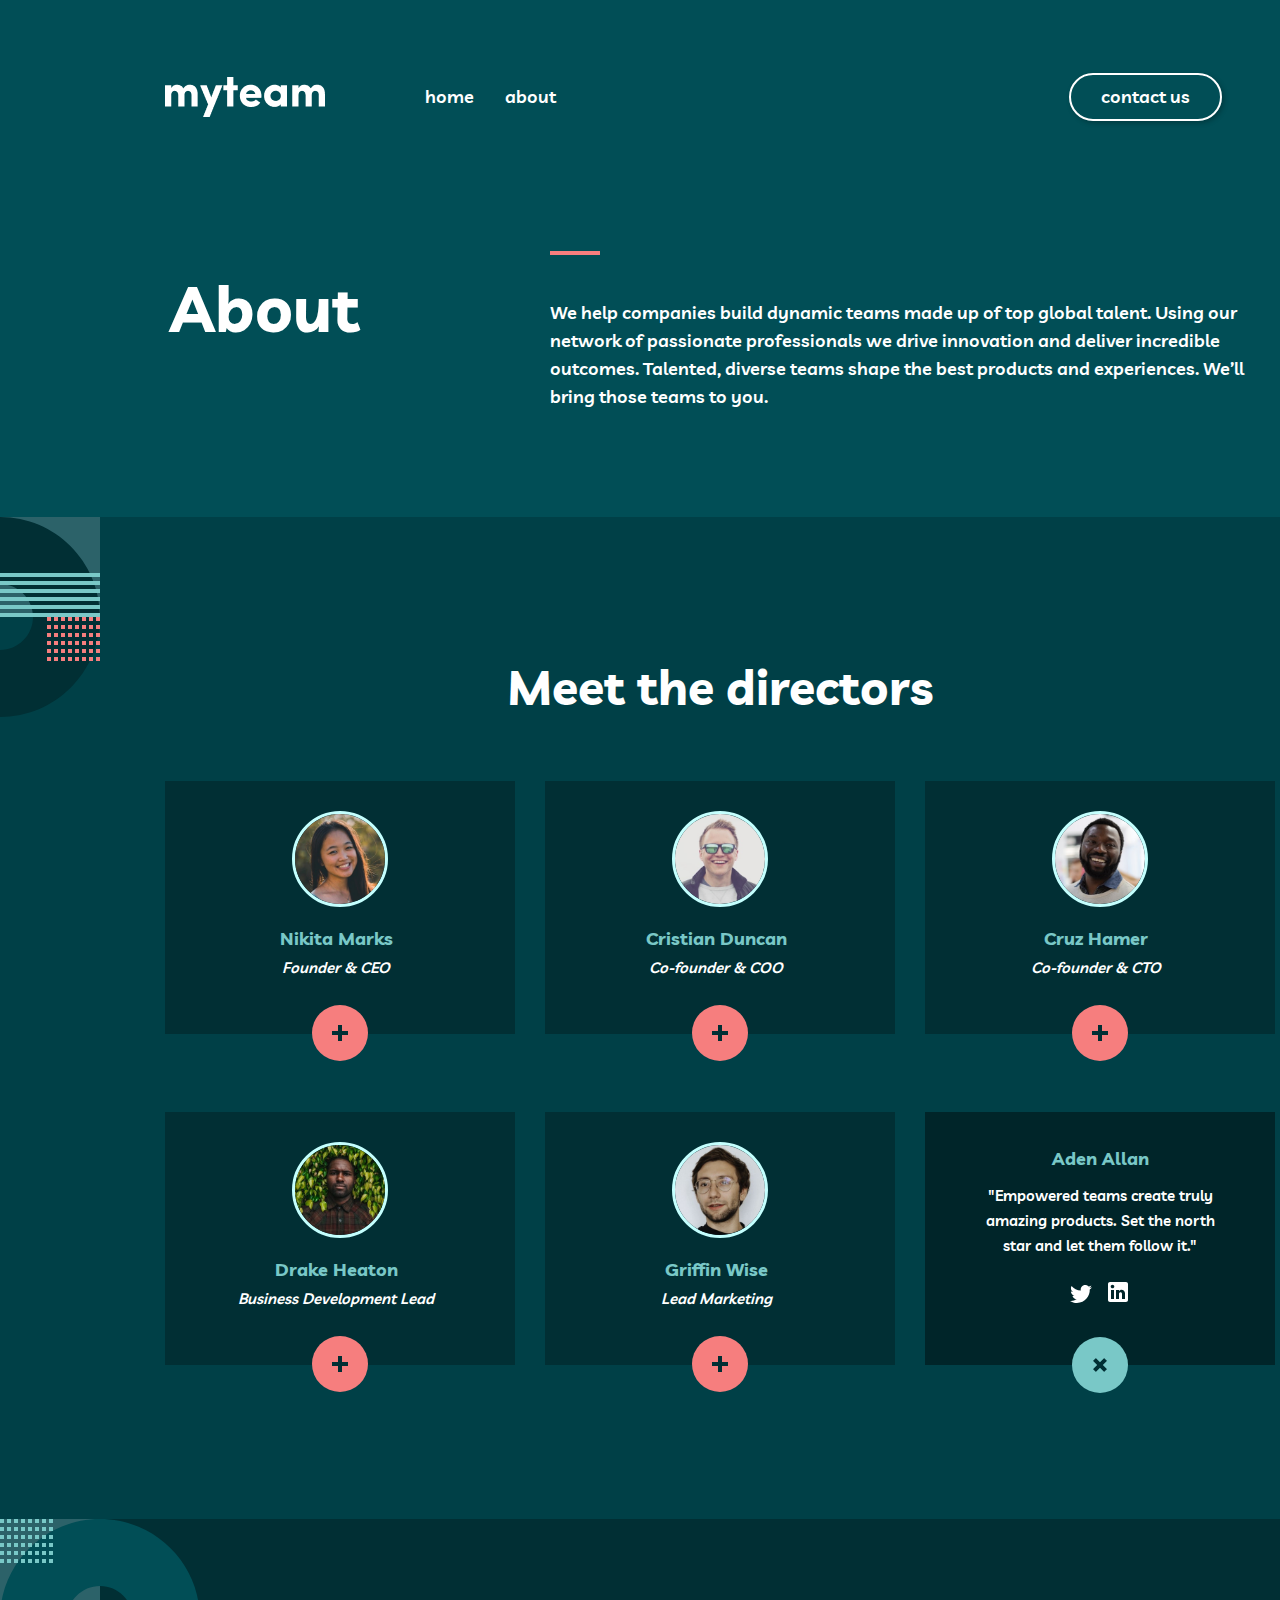
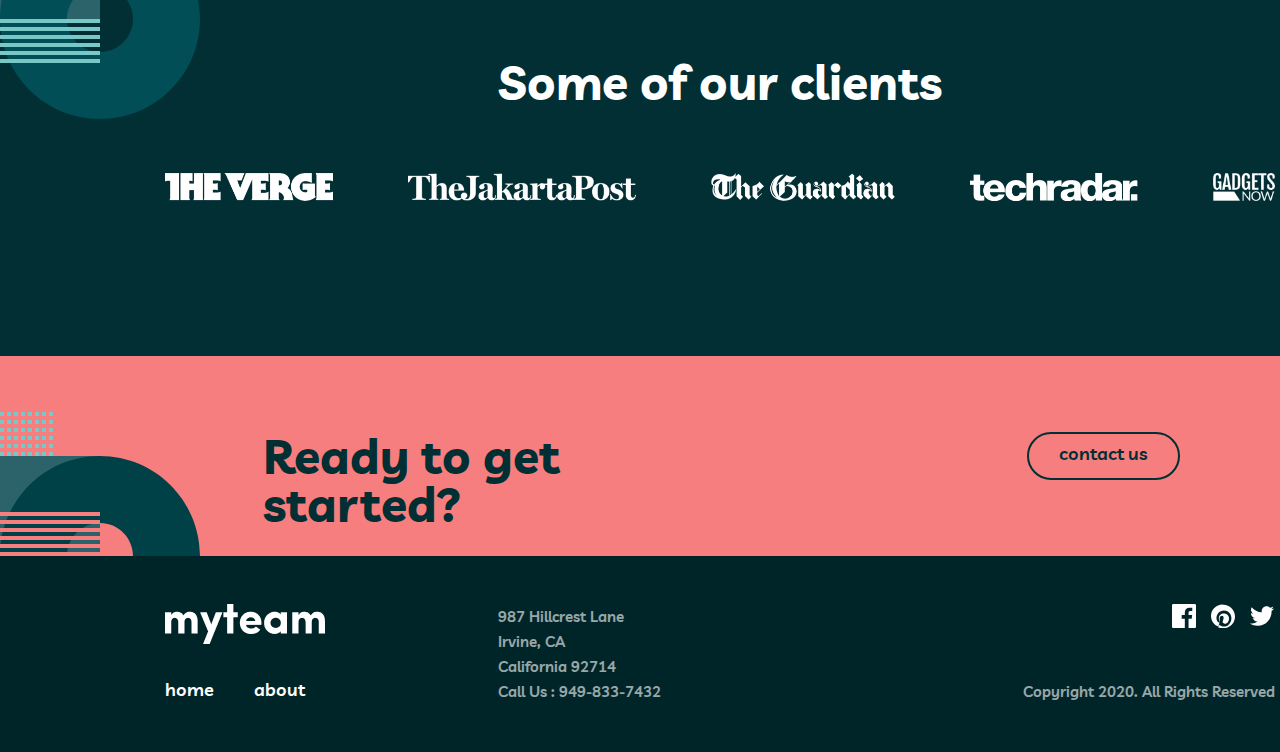
==== commit 773db1b4: "Fix Side-Bar Open Button" ====
--- a/Pages/About.html
+++ b/Pages/About.html
@@ -21,9 +21,8 @@
           <a href="Contact.html"
             ><button class="nav-button contact-button">contact us</button></a
           >
+          <img src="../IMG/icon-hamburger.svg" alt="icon-hamburger" class="openbtn" onclick="openNav()">
         </nav>
-        
-        <img src="../IMG/icon-hamburger.svg" alt="icon-hamburger" class="openbtn" onclick="openNav()">
         
         <div id="mySidenav" class="sidenav">
           <a href="javascript:void(0)" class="closebtn" onclick="closeNav()"><img src="../IMG/icon-close.svg" alt="icon-close"></a>
--- a/CSS/style.css
+++ b/CSS/style.css
@@ -80,7 +80,7 @@
   position: relative;
   width: 100%; /* Užpildyti pilną ekrano plotį */
   background: #014e56;
-  max-width: 1440px;
+  width: 1440px;
   height: 250px;
 }
 .logo {
@@ -156,6 +156,10 @@
   align-items: center; /* Vertikalus išcentravimas */
 }
 
+.contact-button:active {
+  opacity: 0.25;
+}
+
 .social-icon:hover {
   fill: #f67e7e;
   cursor: pointer;
@@ -165,15 +169,13 @@
   background-color: #fff; /* Fono spalva rašant */
   color: #002529;
 }
-/* Burger mygtuko stilius */
-.burger-menu {
+
+.sidenav {
   display: none;
-  font-size: 30px;
-  color: white;
-  cursor: pointer;
-  position: absolute;
-  top: 20px;
-  right: 20px;
+}
+
+.openbtn {
+  display: none;
 }
 
 /* Section 1 */
@@ -277,7 +279,9 @@
   gap: 32px;
 }
 
-.Item1, .Item2, .Item3 {
+.Item1,
+.Item2,
+.Item3 {
   display: inline-flex;
   width: 540px;
   height: 94px;
@@ -519,6 +523,10 @@
   right: 260px;
 }
 
+.button-container:active {
+  opacity: 0.25;
+}
+
 .image-container {
   position: absolute;
   top: 56px;
@@ -535,7 +543,7 @@
 /*footer */
 
 .footer {
-  max-width: 1440px; /* Bendras skilties plotis */
+  width: 1440px; /* Bendras skilties plotis */
   height: 196px; /* Bendras skilties aukštis */
   flex-shrink: 0;
   display: flex;
@@ -655,14 +663,13 @@
 
 /* Section 1 */
 
-.About-Page .flex-container{
+.About-Page .flex-container {
   max-width: 1100px;
   min-width: 1100px;
   max-height: 159px;
   min-height: 159px;
   align-items: center;
-  flex-direction: row
-  
+  flex-direction: row;
 }
 .About-Page .S1H1Sizing {
   margin-left: 0px;
@@ -696,7 +703,7 @@
   overflow: hidden;
   display: flex;
   justify-content: center;
- }
+}
 .About-Page .rectangle {
   background-color: #f67e7e;
 }
@@ -714,16 +721,16 @@
     min-width: 683px;
     min-height: 220px;
     max-height: 220px;
-    flex-direction: column; 
+    flex-direction: column;
     justify-content: flex-end;
   }
   .About-Page .S1Container {
     width: 457px;
-    height: 140px; 
+    height: 140px;
     margin: 0;
     padding: 0;
   }
-  .About-Page .S1ParagraphSizing{
+  .About-Page .S1ParagraphSizing {
     font-size: 15px;
     line-height: 25px;
     height: 140px;
@@ -732,7 +739,7 @@
     left: 153px;
     margin-top: 0;
   }
-  .About-Page .S1H1Sizing{
+  .About-Page .S1H1Sizing {
     text-align: center;
     min-width: 683px;
     max-width: 683px;
@@ -744,43 +751,46 @@
     bottom: 0px;
   }
 }
-@media (max-width: 375px){
-  .About-Page .flex-container, .About-Page .S1H1Sizing, .About-Page .S1Container, .About-Page .Section1Paragraph{
+@media (max-width: 375px) {
+  .About-Page .flex-container,
+  .About-Page .S1H1Sizing,
+  .About-Page .S1Container,
+  .About-Page .Section1Paragraph {
     max-width: 327px;
     min-width: 327px;
   }
-  .About-Page .Section1{
+  .About-Page .Section1 {
     max-width: 375px;
     min-width: 375px;
     max-height: 360px;
     min-height: 360px;
   }
-  .About-Page .flex-container{
+  .About-Page .flex-container {
     max-height: 252px;
     min-height: 252px;
   }
-  .About-Page .S1H1Sizing{
+  .About-Page .S1H1Sizing {
     max-height: 40px;
     min-height: 40px;
     font-size: 40px;
     line-height: 40px;
   }
-  .About-Page .S1Container, .About-Page .Section1Paragraph {
+  .About-Page .S1Container,
+  .About-Page .Section1Paragraph {
     max-height: 196px;
     min-height: 196px;
   }
-  .About-Page .Section1Paragraph{
+  .About-Page .Section1Paragraph {
     left: 24px;
     top: 60px;
     line-height: 28px;
   }
-    .About-Page .S1BottomRightDesign {
+  .About-Page .S1BottomRightDesign {
     left: 275px;
     width: 100%;
     top: 260px;
   }
 }
-
 
 /* About-Page_section2 */
 
@@ -907,7 +917,7 @@
   line-height: 25px;
   width: 302px;
   height: 25px;
-  margin-bottom: 56px;
+  margin-bottom: 84px;
 }
 .About-Page_section2 .grid h3 {
   font-size: 18px;
@@ -1041,7 +1051,7 @@
   max-width: 100%;
   height: auto;
   object-fit: contain;
-  max-height: 45px ;
+  max-height: 45px;
 }
 
 .Our-Clients .decorative-img {
@@ -1057,20 +1067,20 @@
     max-height: 308px;
     min-height: 308px;
   }
-  .Our-Clients-Container{
+  .Our-Clients-Container {
     max-height: 108px;
     max-width: 689px;
     gap: 48px;
   }
 
-  .Our-Clients .section-title-container{
+  .Our-Clients .section-title-container {
     max-width: 457px;
     max-height: 32px;
   }
   .Our-Clients .section-title {
     font-size: 32px;
   }
-  
+
   .Our-Clients .client-logos-container {
     gap: 30px;
     flex-wrap: nowrap;
@@ -1086,8 +1096,8 @@
   }
 }
 
-@media(max-width: 375px){
-  .Our-Clients .section-title-container{
+@media (max-width: 375px) {
+  .Our-Clients .section-title-container {
     max-width: 327px;
     min-width: 327px;
   }
@@ -1097,7 +1107,7 @@
     max-height: 632px;
     min-height: 632px;
   }
-  .Our-Clients-Container{
+  .Our-Clients-Container {
     max-width: 327px;
     min-width: 327px;
     max-height: 456px;
@@ -1127,14 +1137,13 @@
   width: 1440px;
   max-width: 100%;
   background-color: #014e56;
-  overflow-x: hidden;
 }
 
 .ContactS1Container {
   display: flex;
   flex-wrap: wrap;
   width: 100%;
-} 
+}
 
 .S1Container-left {
   flex: 1;
@@ -1183,18 +1192,14 @@
   position: relative;
   top: 4px;
   left: -112px;
-  width: 225px;
-  height: 225px;
   clip-path: inset(0 0 0 50%);
 }
 
 /* Img desineje apacioje */
 .S1ContactRightimg {
   position: relative;
-  bottom: -335px;
-  right: -111px;
-  width: 225px;
-  height: 225px;
+  bottom: -310px;
+  right: -100px;
   clip-path: inset(0 50% 0 0);
 }
 /* Formos containeris */
@@ -1208,7 +1213,16 @@
 
 .form-group {
   margin-bottom: 10px;
-  padding-bottom: 20px;
+  padding-bottom: 13px;
+  margin-right: 10px;
+}
+
+.submit-button:hover {
+  border-radius: 24px;
+  background: #79c8c7;
+}
+.form-group:active {
+  opacity: 0.25;
 }
 
 .form-group label::placeholder {
@@ -1232,7 +1246,7 @@
   padding-bottom: 20px;
   padding-left: 14px;
 }
- /* Perkeliau i  892 */ 
+/* Perkeliau i  892 */
 
 .form-group input:hover,
 .form-group textarea:hover {
@@ -1268,9 +1282,10 @@
   line-height: 12.55px;
 }
 
-.form-group input:invalid:focus {
+.form-group input:invalid:focus,
+.form-group textarea:invalid:focus {
   border-bottom: 2px solid #f67e7e;
-  opacity: 1;
+  opacity: 0.6;
   font-family: "Livvic";
 }
 
@@ -1307,7 +1322,6 @@
 @media (max-width: 1440px) {
   body {
     width: 100%;
-    overflow-x: hidden;
   }
 }
 /* Tablet  */
@@ -1474,7 +1488,7 @@
     height: fit-content;
   }
 
-  .flex-container_section-3{
+  .flex-container_section-3 {
     height: fit-content;
     align-items: center;
   }
@@ -1518,7 +1532,6 @@
   .testimonial-card {
     width: 100%;
     max-width: 573px;
-    
   }
 
   .testimonial-author {
@@ -1578,16 +1591,11 @@
 
   .ContactSection1 {
     width: 100%;
-    height: fit-content;
-    display: flex; 
-  }
-
-  .ContactS1Container {
-    flex: 1;
+    max-height: 1080px;
   }
 
   .S1Container-left {
-    width: 100%;
+    width: 515px;
   }
 
   .ContactS1H1 {
@@ -1600,8 +1608,7 @@
   .S1H3Small {
     font-size: 32px;
     line-height: 48px;
-    margin-left: 20px;
-    margin-top: 10px;
+    margin: 15px;
   }
 
   .S1Container-left ul {
@@ -1619,15 +1626,13 @@
 
   .S1ContactLeftimg {
     position: relative;
-    width: 225px;
-    height: 225px;
-    clip-path: inset(0 0 0 50%)
+    clip-path: inset(0 0 0 50%);
   }
 
   .S1ContactRightimg {
     position: relative;
-    width: 200px;
-    height: 225px;
+    bottom: 164px;
+    left: 671px;
     clip-path: inset(0 50% 0 0);
   }
 
@@ -1637,27 +1642,26 @@
     max-width: 540px;
     margin-left: 70px;
   }
-  
+
   .form-group {
     margin-bottom: 10px;
-    
-  }
-
-  .form-group input, .form-group textarea {
-    width: calc(100% - 52px);
+    max-width: 540px;
+  }
+
+  .form-group input,
+  .form-group textarea {
     max-width: 520px;
     font-size: 14px;
     margin: 0 auto;
   }
 
   .form-group button {
-    width: 100%;
     max-width: 123px;
     height: 48px;
     margin-right: 390px;
   }
 }
-  @media screen and (max-width: 768px) {
+@media screen and (max-width: 768px) {
   /* Footer */
 
   .footer {
@@ -1668,7 +1672,6 @@
   }
 
   .footer-container {
-    
     display: inline-flex;
     width: 100%;
     width: 689px;
@@ -1721,36 +1724,6 @@
   .About-Page .client-logos-container {
     width: 100%;
   }
-
-  /* CONTACT.HTML */
-
-  /* Section 1 */
-
-  .ContactSection1 {
-    width: 100%;
-    height: 100%;
-    flex-shrink: 1;
-    display: flex;
-    flex-direction: column;
-    flex-grow: 1; /* Ensure children are stacked vertically */
-  }
-
-  .ContactS1Container {
-    width: 100%; /* Ensure children are stacked vertically */
-    flex-direction: column;
-    text-align: center;
-  }
-
-  .S1FormContainer {
-    width: 100%;
-  }
-  .S1ContactRightimg {
-    position: absolute;
-    left: 0;
-    top: 83px;
-    width: 42px;
-    height: 25px;
-  }
   .footer-contact {
     width: 689px;
     height: 100px;
@@ -1766,8 +1739,7 @@
   .footer-social-networks {
     position: absolute;
     left: 0px;
-    top:145px
-
+    top: 145px;
   }
 
   .footer-copyright {
@@ -1810,11 +1782,87 @@
     display: none;
   }
 
-  .burger-menu {
+  /* Menu-Mobile Sidebar */
+
+  .openbtn {
     display: block;
-    top: 41px;
+    cursor: pointer;
+    position: absolute;
+    top: 56px;
     right: 24px;
   }
+
+  .sidenav {
+    display: block;
+    height: 667px;
+    width: 0;
+    position: fixed;
+    z-index: 1;
+    top: 0;
+    right: 0px;
+    background-color: #2c6269;
+    overflow-x: hidden;
+    transition: 0.1s;
+  }
+
+  a {
+    display: block;
+    text-decoration: none;
+    color: #fff;
+    font-family: "Livvic";
+    font-size: 18px;
+    font-style: normal;
+    font-weight: 600;
+    line-height: 28px;
+    transition: 0.3s;
+  }
+
+  a:hover {
+    color: #f67e7e;
+    cursor: pointer;
+  }
+
+  .menu-button {
+    position: relative;
+    top: 112px;
+    margin: 0px 48px 24px 48px;
+  }
+
+  .menu-contactbtn {
+    color: #fff;
+    text-align: center;
+    font-family: "Livvic";
+    font-size: 18px;
+    font-style: normal;
+    font-weight: 600;
+    line-height: 28px;
+    border: 2px solid #fff;
+    border-radius: 24px;
+    padding: 10px 33px;
+  }
+
+  .menu-contactbtn:hover {
+    background-color: #fff;
+    color: #002529;
+  }
+
+  .menu-contactbtn:active {
+    opacity: 0.25;
+  }
+
+  .closebtn {
+    position: absolute;
+    top: 56px;
+    right: 25px;
+  }
+
+  .BottomRightDesign {
+    height: 200px;
+    position: absolute;
+    top: 467px;
+    right: -100px;
+  }
+
   /* Section 1 */
   .Section1 {
     width: 100%;
@@ -1900,7 +1948,7 @@
   .section2Container {
     width: 100%;
   }
-  
+
   .S2Container {
     width: 327px;
     height: 945px;
@@ -1923,10 +1971,12 @@
     height: 199px;
     top: 316px;
     left: 24px;
-    gap: 48px; 
-  }
-
-  .Item1, .Item2, .Item3 {
+    gap: 48px;
+  }
+
+  .Item1,
+  .Item2,
+  .Item3 {
     width: 327px;
     height: 199px;
     flex-direction: column;
@@ -1934,75 +1984,41 @@
     text-align: center;
     gap: 16px;
   }
-  
-  .Description{
+
+  .Description {
     width: 327px;
     height: 111px;
     gap: 10px;
   }
 
-  /*  Section 2 */
-  /*
-  .Section2 {
-    width: 100%;
-    min-height: 1073px;
-    margin-top: auto;
-  }
-  .section2Container {
-    width: 100%;
-  }
-  .S2Container {
-    width: 100%;
-    margin: 0;
-  }
-  .ListInRight {
-    width: 100%;
-    flex-direction: column;
-    left: 0;
-    right: 0;
-  }
-  .Item1 {
-    width: 100%;
-  }
-  .Item2 {
-    width: 100%;
-  }
-  .Item3 {
-    width: 100%;
-  }
-  .Description {
-    flex-shrink: 1;
-  }
-
- /* ----------Section 3---------- */
-
- .section-3 {
-  height: fit-content;
-}
-
-.flex-container_section-3 {
-  height: fit-content;
-}
-
-.heading-container {
-  max-width: 327px;
-  margin-top: 140px;
-  margin-left: 24px;
-  margin-right: 24px;
-}
-
-.testimonials-box {
-  padding: 48px 24px 116px 24px;
-}
-
-.testimonial-card {
-  width: 100%;
-  max-width: 327px;
-}
-/* ----------Section 3 end---------- */
-
-
-   /* Article */
+  /* ----------Section 3---------- */
+
+  .section-3 {
+    height: fit-content;
+  }
+
+  .flex-container_section-3 {
+    height: fit-content;
+  }
+
+  .heading-container {
+    max-width: 327px;
+    margin-top: 140px;
+    margin-left: 24px;
+    margin-right: 24px;
+  }
+
+  .testimonials-box {
+    padding: 48px 24px 116px 24px;
+  }
+
+  .testimonial-card {
+    width: 100%;
+    max-width: 327px;
+  }
+  /* ----------Section 3 end---------- */
+
+  /* Article */
   .article {
     width: 100%;
     height: 302px;
@@ -2052,89 +2068,200 @@
   }
   .footer-contact {
     width: 100%;
-    
-  }
-}
-
-@media screen and (max-width: 375px){
-  
-
-.footer {
-   position: relative; 
-  max-width: 375;
-  height: 432px;
-  margin-top: auto;
-}
-
- .footer-container {
-  position: relative;
-  width: 100%;
-  width: 327px;
-  height: 302px;
-  flex-shrink: 0;
-
-  
-}
-
-.footer-logo {
-  text-align: center;
-  width: 96px;
-  height: 24px;
-  left: 116px;
-  position: absolute; 
- 
-}
-
-
-.footer-nav-buttons {
-display: flex;
-gap: 24px;
-text-align: center;
-top: 48px;
-left: 98px;
-width: 107px;
-height: 25px;
-font-size: 15px;
-gap: 24px; 
-}
-
-.footer-nav-button{
-position: absolute;
- font-size: 15px;
-}
-
-.footer-nav-about{
-  left: 75px;
-}
-
-.footer-nav-home{
-  left: 15px;
-}
-
-
-.footer-contact {
-width:327px;
-height: 100px;
-text-align: center;
-font-size: 15px;
-font-style: normal;
-font-weight: 600;
-line-height: 25px;
-opacity: 0.6;
-top: 145px;
-font-family: "Livvic";
-}
-
-.footer-social-networks {
-top: 240px;
-left: 120px;
-position: absolute;
-}
-
-.footer-copyright {
-  display: inline;
-  text-align: center;
-  left: 45px;
-  top: 282px;
-}
-}+  }
+}
+
+@media screen and (max-width: 375px) {
+  .footer {
+    position: relative;
+    max-width: 375;
+    height: 432px;
+    margin-top: auto;
+  }
+
+  .footer-container {
+    position: relative;
+    width: 100%;
+    width: 327px;
+    height: 302px;
+    flex-shrink: 0;
+  }
+
+  .footer-logo {
+    text-align: center;
+    width: 96px;
+    height: 24px;
+    left: 116px;
+    position: absolute;
+  }
+
+  .footer-nav-buttons {
+    display: flex;
+    gap: 24px;
+    text-align: center;
+    top: 48px;
+    left: 98px;
+    width: 107px;
+    height: 25px;
+    font-size: 15px;
+    gap: 24px;
+  }
+
+  .footer-nav-button {
+    position: absolute;
+    font-size: 15px;
+  }
+
+  .footer-nav-about {
+    left: 75px;
+  }
+
+  .footer-nav-home {
+    left: 15px;
+  }
+
+  .footer-contact {
+    width: 327px;
+    height: 100px;
+    text-align: center;
+    font-size: 15px;
+    font-style: normal;
+    font-weight: 600;
+    line-height: 25px;
+    opacity: 0.6;
+    top: 145px;
+    font-family: "Livvic";
+  }
+
+  .footer-social-networks {
+    top: 240px;
+    left: 120px;
+    position: absolute;
+  }
+
+  .footer-copyright {
+    display: inline;
+    text-align: center;
+    left: 45px;
+    top: 282px;
+  }
+}
+
+/* About section2 tablet */
+
+/* About section2 tablet */
+
+@media screen and (max-width: 768px) {
+  .About-Page_section2 {
+    width: 100%;
+    min-height: 1219px;
+
+    flex-direction: column;
+    align-items: center;
+  }
+
+  .About-Page_section2 .flex_container_4 {
+    flex-direction: column;
+    align-items: center;
+    text-align: center;
+    width: 573px;
+    height: 991px;
+    margin: 100px 98px 128px;
+    position: absolute;
+  }
+
+  .About-Page_section2 .grid {
+    display: grid;
+    grid-template-columns: repeat(2, 281px);
+    gap: 72px 11px;
+    justify-content: center;
+  }
+
+  .About-Page_section2 .About-Page_section2-heading {
+    font-size: 32px;
+    font-weight: 600;
+    padding-top: 0px;
+    margin-bottom: 48px;
+    text-align: center;
+  }
+
+  .About-Page_section2 .grid p {
+    font-size: 15px;
+    color: #ffffff;
+    font-style: italic;
+    line-height: 25px;
+    width: 233px;
+    text-align: center;
+  }
+
+  .About-Page_section2 .grid h3 {
+    font-size: 18px;
+    color: #79c8c7;
+    font-weight: bold;
+    margin-top: 16px;
+    width: 233px;
+    text-align: center;
+  }
+}
+
+/* About section2 mobile */
+@media screen and (max-width: 375px) {
+  .About-Page_section2 {
+    width: 100%;
+    min-height: 2062px;
+    display: flex;
+    flex-direction: column;
+    align-items: center;
+  }
+  .About-Page_section2::before {
+    clip-path: inset(100.3px 0 0 0);
+    top: -100px;
+    left: -100px;
+    width: 200px;
+    height: 200px;
+  }
+
+  .About-Page_section2 .flex_container_4 {
+    display: flex;
+    flex-direction: column;
+    align-items: center;
+    text-align: center;
+    width: 327px;
+    height: 1858px;
+    margin: 88px 24px 116px;
+    position: relative;
+  }
+
+  .About-Page_section2 .grid {
+    display: grid;
+    grid-template-columns: repeat(1, 327px);
+    gap: 52px;
+    justify-content: center;
+  }
+
+  .About-Page_section2 .About-Page_section2-heading {
+    font-size: 32px;
+    font-weight: 600;
+    padding-top: 0px;
+    margin-bottom: 48px;
+    text-align: center;
+  }
+
+  .About-Page_section2 .grid p {
+    font-size: 15px;
+    color: #ffffff;
+    font-style: italic;
+    line-height: 25px;
+    width: 279px;
+    text-align: center;
+  }
+
+  .About-Page_section2 .grid h3 {
+    font-size: 18px;
+    color: #79c8c7;
+    font-weight: bold;
+    margin-top: 16px;
+    width: 233px;
+    text-align: center;
+  }
+}
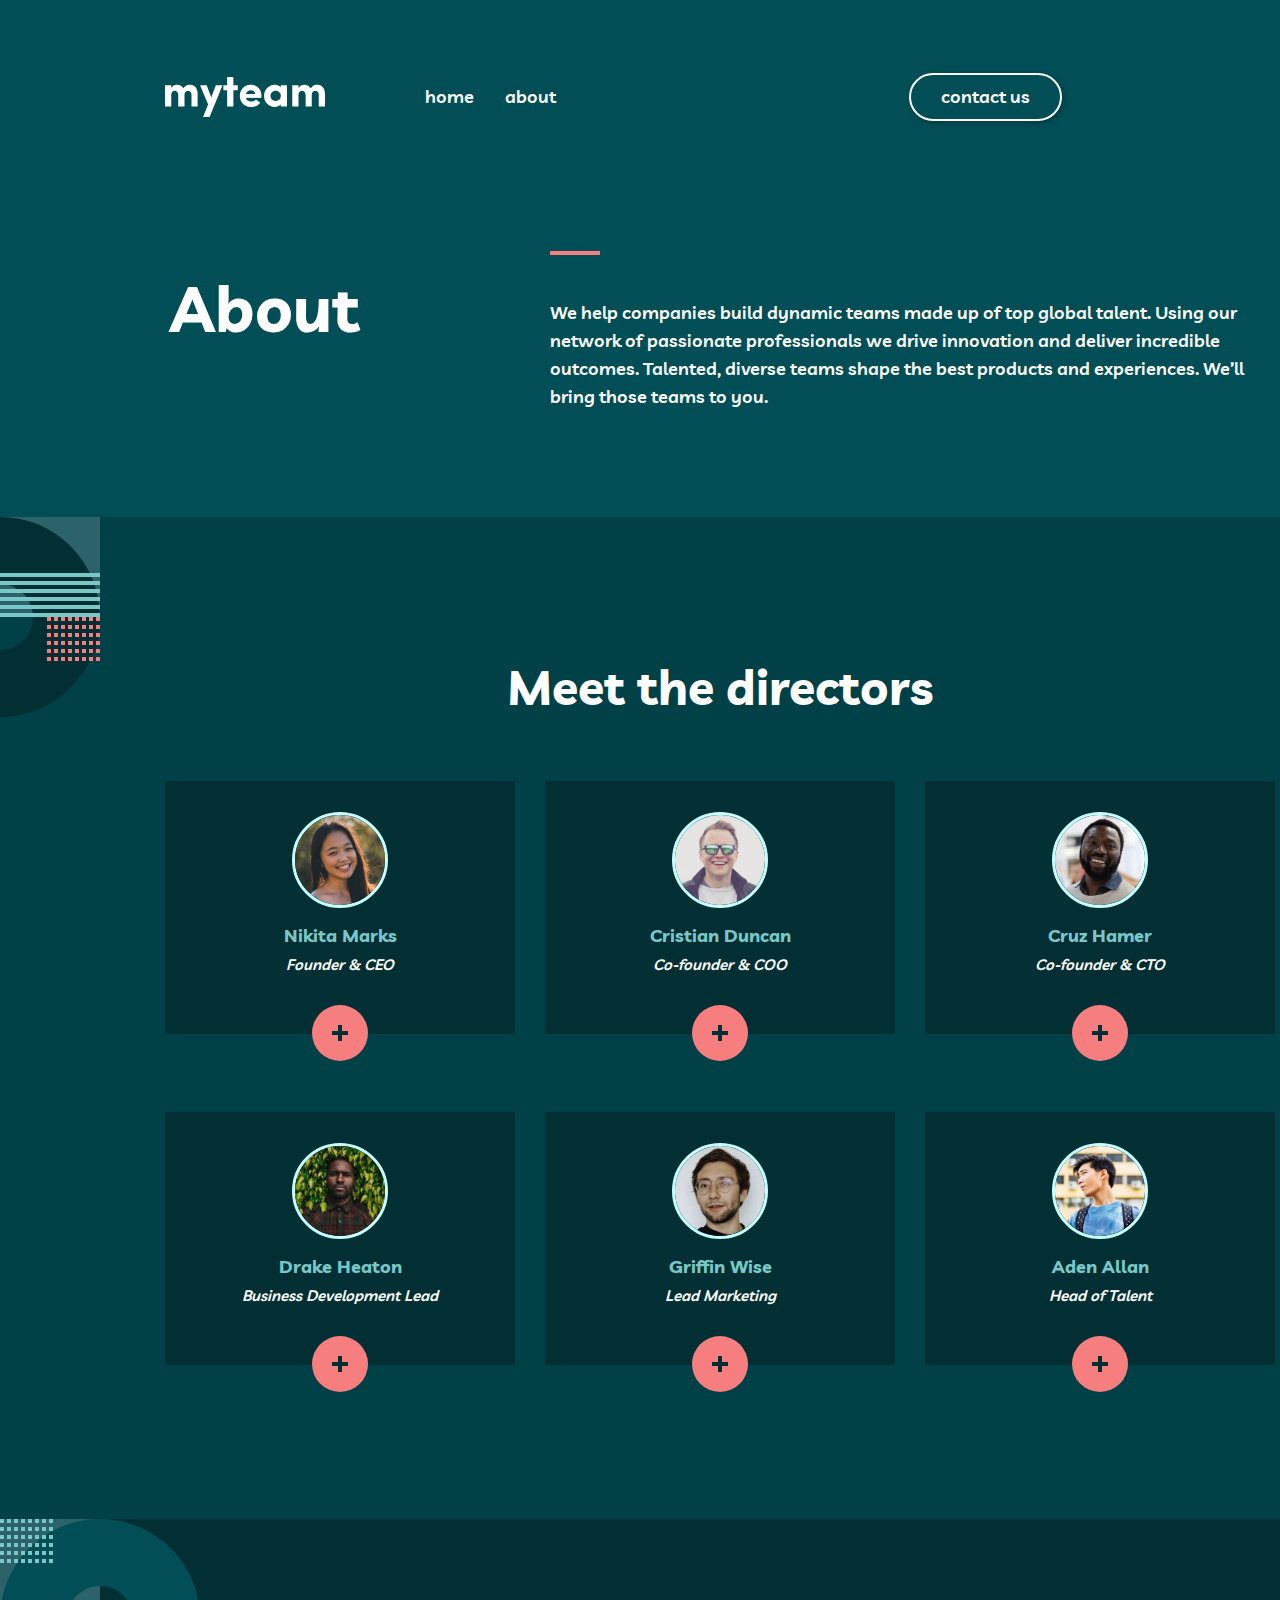
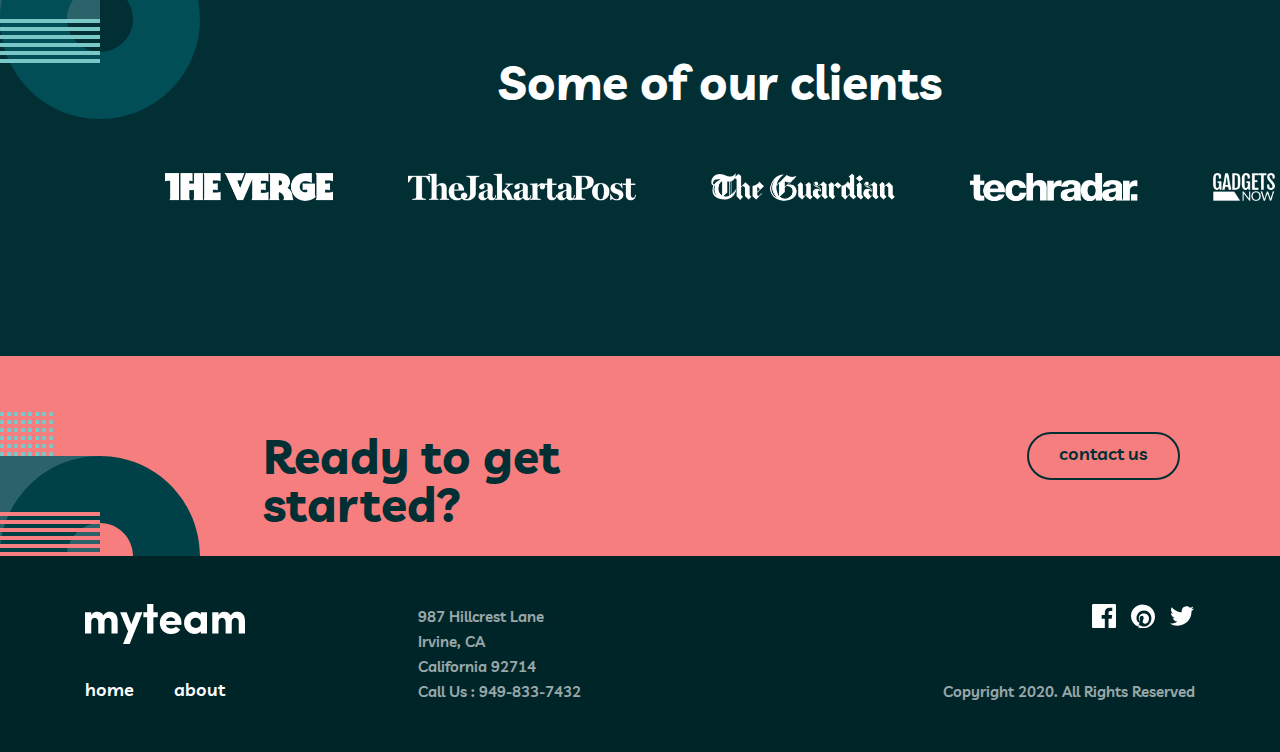
==== commit fae0c1ab: "cards fliping" ====
--- a/Pages/About.html
+++ b/Pages/About.html
@@ -9,326 +9,600 @@
   </head>
   <body class="About-Page">
     <header>
-      <div>
-        <nav id="shadow-1" class="navbar">
-          <img src="../IMG/myteam 2.png" alt="Logo" class="logo" />
+      <nav class="navbar">
+        <img src="../IMG/myteam 2.png" alt="Logo" class="logo" />
+        <a href="../index.html"
+          ><button class="nav-button home-button">home</button></a
+        >
+        <a href="About.html"
+          ><button class="nav-button about-button">about</button></a
+        >
+        <a href="Contact.html"
+          ><button class="nav-button contact-button">contact us</button></a
+        >
+        <div class="burger-menu" onclick="toggleMenu()">☰</div>
+      </nav>
+    </header>
+
+    <section class="Section1">
+      <div class="flex-container">
+        <h1 class="S1H1Sizing WhiteText">About</h1>
+        <div class="S1Container">
+          <div class="rectangle"></div>
+          <p class="Section1Paragraph S1ParagraphSizing WhiteText">
+            We help companies build dynamic teams made up of top global talent.
+            Using our network of passionate professionals we drive innovation
+            and deliver incredible outcomes. Talented, diverse teams shape the
+            best products and experiences. We’ll bring those teams to you.
+          </p>
+        </div>
+      </div>
+      <div class="S1BottomRightDesign">
+        <img
+          src="../IMG/bg-pattern-about-1-mobile-nav-1.svg"
+          alt="Background Pattern Bottom Right Side"
+        />
+      </div>
+    </section>
+
+    <!-- About-Page_section2 -->
+    <section class="About-Page_section2">
+      <div class="flex_container_4">
+        <h1 class="About-Page_section2-heading">Meet the directors</h1>
+
+        <div class="grid">
+
+
+          <div class="card1">
+            <div class="card1__face card1__face--front">
+            <img src="../IMG/avatar-nikita.jpg" alt="Nikita Marks" />
+            <h3>Nikita Marks</h3>
+            <p>Founder & CEO</p>
+            <button class="plus-btn">
+              <svg xmlns="http://www.w3.org/2000/svg" width="16" height="16">
+                <path
+                  fill="#012F34"
+                  fill-rule="evenodd"
+                  d="M10 0v5.999L16 6v4h-6v6H6v-6H0V6h6V0h4z"
+                />
+              </svg>
+            </button>
+          </div>
+
+
+           <div class="card1__face card1__face--back">
+            <h3>Nikita Marks</h3>
+            <p>
+              "Founders Network is a peer mentorship community offering support."
+            </p>
+
+            <div>
+              <svg
+                class="social-icon"
+                xmlns="http://www.w3.org/2000/svg"
+                viewBox="0 0 24 24"
+                width="24"
+                height="24"
+              >
+                <path
+                  d="M24 4.557C23.117 4.949 22.168 5.213 21.172 5.332C22.189 4.723 22.97 3.758 23.337 2.608C22.386 3.172 21.332 3.582 20.21 3.803C19.313 2.846 18.032 2.248 16.616 2.248C13.437 2.248 11.101 5.214 11.819 8.293C7.728 8.088 4.1 6.128 1.671 3.149C0.381 5.362 1.002 8.257 3.194 9.723C2.388 9.697 1.628 9.476 0.965 9.107C0.911 11.389 2.546 13.523 4.914 13.998C4.221 14.186 3.462 14.23 2.69 14.082C3.316 16.038 5.134 17.461 7.29 17.501C5.22 19.124 2.612 19.849 0 19.541C2.179 20.938 4.768 21.753 7.548 21.753C16.69 21.753 21.855 14.032 21.543 7.106C22.505 6.411 23.34 5.544 24 4.557Z"
+                  fill="currentColor"
+                />
+              </svg>
+              <!-- Twitter Icon  -->
+              <svg
+                class="social-icon"
+                xmlns="http://www.w3.org/2000/svg"
+                width="20"
+                height="20"
+              >
+                <path
+                  d="M18 0H2C.9 0 0 .9 0 2v16c0 1.1.9 2 2 2h16c1.1 0 2-.9 2-2V2c0-1.1-.9-2-2-2zM6 17H3V8h3v9zM4.5 6.3c-1 0-1.8-.8-1.8-1.8s.8-1.8 1.8-1.8 1.8.8 1.8 1.8-.8 1.8-1.8 1.8zM17 17h-3v-5.3c0-.8-.7-1.5-1.5-1.5s-1.5.7-1.5 1.5V17H8V8h3v1.2c.5-.8 1.6-1.4 2.5-1.4 1.9 0 3.5 1.6 3.5 3.5V17z"
+                  fill="currentColor"
+                />
+              </svg>
+              <!-- LinkedIn  -->
+            </div>
+            <button class="plus-btn">
+              <svg xmlns="http://www.w3.org/2000/svg" width="16" height="16">
+                <path
+                  fill="#012F34"
+                  fill-rule="evenodd"
+                  d="M10 0v5.999L16 6v4h-6v6H6v-6H0V6h6V0h4z"
+                />
+              </svg>
+            </button>
+          </div>
+        </div>
+
+
+        <div class="card2">
+          <div class="card2__face card2__face--front">
+            <img src="../IMG/avatar-christian.jpg" alt="Cristian Duncan" />
+            <h3>Cristian Duncan</h3>
+            <p>Co-founder & COO</p>
+            <button class="plus-btn">
+              <svg xmlns="http://www.w3.org/2000/svg" width="16" height="16">
+                <path
+                  fill="#012F34"
+                  fill-rule="evenodd"
+                  d="M10 0v5.999L16 6v4h-6v6H6v-6H0V6h6V0h4z"
+                />
+              </svg>
+            </button>
+          </div>
+
+
+          <div class="card2__face card2__face--back">
+            <h3>Cristian Duncan</h3>
+            <p>"A Co-founder & COO is an individual who helped establish a company and oversees"
+            </p>
+
+            <div>
+              <svg
+                class="social-icon"
+                xmlns="http://www.w3.org/2000/svg"
+                viewBox="0 0 24 24"
+                width="24"
+                height="24"
+              >
+                <path
+                  d="M24 4.557C23.117 4.949 22.168 5.213 21.172 5.332C22.189 4.723 22.97 3.758 23.337 2.608C22.386 3.172 21.332 3.582 20.21 3.803C19.313 2.846 18.032 2.248 16.616 2.248C13.437 2.248 11.101 5.214 11.819 8.293C7.728 8.088 4.1 6.128 1.671 3.149C0.381 5.362 1.002 8.257 3.194 9.723C2.388 9.697 1.628 9.476 0.965 9.107C0.911 11.389 2.546 13.523 4.914 13.998C4.221 14.186 3.462 14.23 2.69 14.082C3.316 16.038 5.134 17.461 7.29 17.501C5.22 19.124 2.612 19.849 0 19.541C2.179 20.938 4.768 21.753 7.548 21.753C16.69 21.753 21.855 14.032 21.543 7.106C22.505 6.411 23.34 5.544 24 4.557Z"
+                  fill="currentColor"
+                />
+              </svg>
+              <!-- Twitter Icon  -->
+              <svg
+                class="social-icon"
+                xmlns="http://www.w3.org/2000/svg"
+                width="20"
+                height="20"
+              >
+                <path
+                  d="M18 0H2C.9 0 0 .9 0 2v16c0 1.1.9 2 2 2h16c1.1 0 2-.9 2-2V2c0-1.1-.9-2-2-2zM6 17H3V8h3v9zM4.5 6.3c-1 0-1.8-.8-1.8-1.8s.8-1.8 1.8-1.8 1.8.8 1.8 1.8-.8 1.8-1.8 1.8zM17 17h-3v-5.3c0-.8-.7-1.5-1.5-1.5s-1.5.7-1.5 1.5V17H8V8h3v1.2c.5-.8 1.6-1.4 2.5-1.4 1.9 0 3.5 1.6 3.5 3.5V17z"
+                  fill="currentColor"
+                />
+              </svg>
+              <!-- LinkedIn  -->
+            </div>
+            <button class="plus-btn">
+              <svg xmlns="http://www.w3.org/2000/svg" width="16" height="16">
+                <path
+                  fill="#012F34"
+                  fill-rule="evenodd"
+                  d="M10 0v5.999L16 6v4h-6v6H6v-6H0V6h6V0h4z"
+                />
+              </svg>
+            </button>
+          </div>
+        </div>
+
+
+        <div class="card3">
+          <div class="card3__face card3__face--front">
+            <img src="../IMG/avatar-cruz.jpg" alt="Cruz Hamer" />
+            <h3>Cruz Hamer</h3>
+            <p>Co-founder & CTO</p>
+            <button class="plus-btn">
+              <svg xmlns="http://www.w3.org/2000/svg" width="16" height="16">
+                <path
+                  fill="#012F34"
+                  fill-rule="evenodd"
+                  d="M10 0v5.999L16 6v4h-6v6H6v-6H0V6h6V0h4z"
+                />
+              </svg>
+            </button>
+          </div>
+          <div class="card3__face card3__face--back">
+            <h3>Cruz Hamer</h3>
+            <p>
+              "A Co-founder & CTO is an individual who co-establishes a company and oversees."
+            </p>
+
+            <div>
+              <svg
+                class="social-icon"
+                xmlns="http://www.w3.org/2000/svg"
+                viewBox="0 0 24 24"
+                width="24"
+                height="24"
+              >
+                <path
+                  d="M24 4.557C23.117 4.949 22.168 5.213 21.172 5.332C22.189 4.723 22.97 3.758 23.337 2.608C22.386 3.172 21.332 3.582 20.21 3.803C19.313 2.846 18.032 2.248 16.616 2.248C13.437 2.248 11.101 5.214 11.819 8.293C7.728 8.088 4.1 6.128 1.671 3.149C0.381 5.362 1.002 8.257 3.194 9.723C2.388 9.697 1.628 9.476 0.965 9.107C0.911 11.389 2.546 13.523 4.914 13.998C4.221 14.186 3.462 14.23 2.69 14.082C3.316 16.038 5.134 17.461 7.29 17.501C5.22 19.124 2.612 19.849 0 19.541C2.179 20.938 4.768 21.753 7.548 21.753C16.69 21.753 21.855 14.032 21.543 7.106C22.505 6.411 23.34 5.544 24 4.557Z"
+                  fill="currentColor"
+                />
+              </svg>
+              <!-- Twitter Icon  -->
+              <svg
+                class="social-icon"
+                xmlns="http://www.w3.org/2000/svg"
+                width="20"
+                height="20"
+              >
+                <path
+                  d="M18 0H2C.9 0 0 .9 0 2v16c0 1.1.9 2 2 2h16c1.1 0 2-.9 2-2V2c0-1.1-.9-2-2-2zM6 17H3V8h3v9zM4.5 6.3c-1 0-1.8-.8-1.8-1.8s.8-1.8 1.8-1.8 1.8.8 1.8 1.8-.8 1.8-1.8 1.8zM17 17h-3v-5.3c0-.8-.7-1.5-1.5-1.5s-1.5.7-1.5 1.5V17H8V8h3v1.2c.5-.8 1.6-1.4 2.5-1.4 1.9 0 3.5 1.6 3.5 3.5V17z"
+                  fill="currentColor"
+                />
+              </svg>
+              <!-- LinkedIn  -->
+            </div>
+            <button class="plus-btn">
+              <svg xmlns="http://www.w3.org/2000/svg" width="16" height="16">
+                <path
+                  fill="#012F34"
+                  fill-rule="evenodd"
+                  d="M10 0v5.999L16 6v4h-6v6H6v-6H0V6h6V0h4z"
+                />
+              </svg>
+            </button>
+          </div>
+        
+        </div>
+
+
+        <div class="card4">
+          <div class="card4__face card4__face--front">
+            <img src="../IMG/avatar-drake.jpg" alt="Drake Heaton" />
+            <h3>Drake Heaton</h3>
+            <p>Business Development Lead</p>
+            <button class="plus-btn">
+              <svg xmlns="http://www.w3.org/2000/svg" width="16" height="16">
+                <path
+                  fill="#012F34"
+                  fill-rule="evenodd"
+                  d="M10 0v5.999L16 6v4h-6v6H6v-6H0V6h6V0h4z"
+                />
+              </svg>
+            </button>
+          </div>
+          <div class="card4__face card4__face--back">
+            <h3>Drake Heaton</h3>
+            <p>
+              "A Business Development Lead identifies growth opportunities."
+            </p>
+
+            <div>
+              <svg
+                class="social-icon"
+                xmlns="http://www.w3.org/2000/svg"
+                viewBox="0 0 24 24"
+                width="24"
+                height="24"
+              >
+                <path
+                  d="M24 4.557C23.117 4.949 22.168 5.213 21.172 5.332C22.189 4.723 22.97 3.758 23.337 2.608C22.386 3.172 21.332 3.582 20.21 3.803C19.313 2.846 18.032 2.248 16.616 2.248C13.437 2.248 11.101 5.214 11.819 8.293C7.728 8.088 4.1 6.128 1.671 3.149C0.381 5.362 1.002 8.257 3.194 9.723C2.388 9.697 1.628 9.476 0.965 9.107C0.911 11.389 2.546 13.523 4.914 13.998C4.221 14.186 3.462 14.23 2.69 14.082C3.316 16.038 5.134 17.461 7.29 17.501C5.22 19.124 2.612 19.849 0 19.541C2.179 20.938 4.768 21.753 7.548 21.753C16.69 21.753 21.855 14.032 21.543 7.106C22.505 6.411 23.34 5.544 24 4.557Z"
+                  fill="currentColor"
+                />
+              </svg>
+              <!-- Twitter Icon  -->
+              <svg
+                class="social-icon"
+                xmlns="http://www.w3.org/2000/svg"
+                width="20"
+                height="20"
+              >
+                <path
+                  d="M18 0H2C.9 0 0 .9 0 2v16c0 1.1.9 2 2 2h16c1.1 0 2-.9 2-2V2c0-1.1-.9-2-2-2zM6 17H3V8h3v9zM4.5 6.3c-1 0-1.8-.8-1.8-1.8s.8-1.8 1.8-1.8 1.8.8 1.8 1.8-.8 1.8-1.8 1.8zM17 17h-3v-5.3c0-.8-.7-1.5-1.5-1.5s-1.5.7-1.5 1.5V17H8V8h3v1.2c.5-.8 1.6-1.4 2.5-1.4 1.9 0 3.5 1.6 3.5 3.5V17z"
+                  fill="currentColor"
+                />
+              </svg>
+              <!-- LinkedIn  -->
+            </div>
+            <button class="plus-btn">
+              <svg xmlns="http://www.w3.org/2000/svg" width="16" height="16">
+                <path
+                  fill="#012F34"
+                  fill-rule="evenodd"
+                  d="M10 0v5.999L16 6v4h-6v6H6v-6H0V6h6V0h4z"
+                />
+              </svg>
+            </button>
+          </div>
+        </div>
+
+
+          <div class="card5">
+          <div class="card5__face card5__face--front">
+            <img src="../IMG/avatar-griffin.jpg" alt="Griffin Wise" />
+            <h3>Griffin Wise</h3>
+            <p>Lead Marketing</p>
+            <button class="plus-btn">
+              <svg xmlns="http://www.w3.org/2000/svg" width="16" height="16">
+                <path
+                  fill="#012F34"
+                  fill-rule="evenodd"
+                  d="M10 0v5.999L16 6v4h-6v6H6v-6H0V6h6V0h4z"
+                />
+              </svg>
+            </button>
+          </div>
+          <div class="card5__face card5__face--back">
+            <h3>Griffin Wise</h3>
+            <p>
+              “Unique perspectives shape unique products, which is what you need to survive these days.”
+            </p>
+
+            <div>
+              <svg
+                class="social-icon"
+                xmlns="http://www.w3.org/2000/svg"
+                viewBox="0 0 24 24"
+                width="24"
+                height="24"
+              >
+                <path
+                  d="M24 4.557C23.117 4.949 22.168 5.213 21.172 5.332C22.189 4.723 22.97 3.758 23.337 2.608C22.386 3.172 21.332 3.582 20.21 3.803C19.313 2.846 18.032 2.248 16.616 2.248C13.437 2.248 11.101 5.214 11.819 8.293C7.728 8.088 4.1 6.128 1.671 3.149C0.381 5.362 1.002 8.257 3.194 9.723C2.388 9.697 1.628 9.476 0.965 9.107C0.911 11.389 2.546 13.523 4.914 13.998C4.221 14.186 3.462 14.23 2.69 14.082C3.316 16.038 5.134 17.461 7.29 17.501C5.22 19.124 2.612 19.849 0 19.541C2.179 20.938 4.768 21.753 7.548 21.753C16.69 21.753 21.855 14.032 21.543 7.106C22.505 6.411 23.34 5.544 24 4.557Z"
+                  fill="currentColor"
+                />
+              </svg>
+              <!-- Twitter Icon  -->
+              <svg
+                class="social-icon"
+                xmlns="http://www.w3.org/2000/svg"
+                width="20"
+                height="20"
+              >
+                <path
+                  d="M18 0H2C.9 0 0 .9 0 2v16c0 1.1.9 2 2 2h16c1.1 0 2-.9 2-2V2c0-1.1-.9-2-2-2zM6 17H3V8h3v9zM4.5 6.3c-1 0-1.8-.8-1.8-1.8s.8-1.8 1.8-1.8 1.8.8 1.8 1.8-.8 1.8-1.8 1.8zM17 17h-3v-5.3c0-.8-.7-1.5-1.5-1.5s-1.5.7-1.5 1.5V17H8V8h3v1.2c.5-.8 1.6-1.4 2.5-1.4 1.9 0 3.5 1.6 3.5 3.5V17z"
+                  fill="currentColor"
+                />
+              </svg>
+              <!-- LinkedIn  -->
+            </div>
+            <button class="plus-btn">
+              <svg xmlns="http://www.w3.org/2000/svg" width="16" height="16">
+                <path
+                  fill="#012F34"
+                  fill-rule="evenodd"
+                  d="M10 0v5.999L16 6v4h-6v6H6v-6H0V6h6V0h4z"
+                />
+              </svg>
+            </button>
+          </div>
+        </div>
+
+
+
+
+        <div class="card6">
+
+          <div class="card6__face card6__face--front">
+            <img src="../IMG/avatar-aden.jpg" alt="avatar-aden" />
+            <h3>Aden Allan</h3>
+            <p>Head of Talent</p>
+            <button class="plus-btn">
+              <svg xmlns="http://www.w3.org/2000/svg" width="16" height="16">
+                <path
+                  fill="#012F34"
+                  fill-rule="evenodd"
+                  d="M10 0v5.999L16 6v4h-6v6H6v-6H0V6h6V0h4z"
+                />
+              </svg>
+            </button>
+          </div>
+
+
+
+          <div class="card6__face card6__face--back">
+            <h3>Aden Allan</h3>
+            <p>
+              "Empowered teams create truly amazing products. Set the north star
+              and let them follow it."
+            </p>
+
+            <div>
+              <svg
+                class="social-icon"
+                xmlns="http://www.w3.org/2000/svg"
+                viewBox="0 0 24 24"
+                width="24"
+                height="24"
+              >
+                <path
+                  d="M24 4.557C23.117 4.949 22.168 5.213 21.172 5.332C22.189 4.723 22.97 3.758 23.337 2.608C22.386 3.172 21.332 3.582 20.21 3.803C19.313 2.846 18.032 2.248 16.616 2.248C13.437 2.248 11.101 5.214 11.819 8.293C7.728 8.088 4.1 6.128 1.671 3.149C0.381 5.362 1.002 8.257 3.194 9.723C2.388 9.697 1.628 9.476 0.965 9.107C0.911 11.389 2.546 13.523 4.914 13.998C4.221 14.186 3.462 14.23 2.69 14.082C3.316 16.038 5.134 17.461 7.29 17.501C5.22 19.124 2.612 19.849 0 19.541C2.179 20.938 4.768 21.753 7.548 21.753C16.69 21.753 21.855 14.032 21.543 7.106C22.505 6.411 23.34 5.544 24 4.557Z"
+                  fill="currentColor"
+                />
+              </svg>
+              <!-- Twitter Icon  -->
+              <svg
+                class="social-icon"
+                xmlns="http://www.w3.org/2000/svg"
+                width="20"
+                height="20"
+              >
+                <path
+                  d="M18 0H2C.9 0 0 .9 0 2v16c0 1.1.9 2 2 2h16c1.1 0 2-.9 2-2V2c0-1.1-.9-2-2-2zM6 17H3V8h3v9zM4.5 6.3c-1 0-1.8-.8-1.8-1.8s.8-1.8 1.8-1.8 1.8.8 1.8 1.8-.8 1.8-1.8 1.8zM17 17h-3v-5.3c0-.8-.7-1.5-1.5-1.5s-1.5.7-1.5 1.5V17H8V8h3v1.2c.5-.8 1.6-1.4 2.5-1.4 1.9 0 3.5 1.6 3.5 3.5V17z"
+                  fill="currentColor"
+                />
+              </svg>
+              <!-- LinkedIn  -->
+            </div>
+            <button class="plus-btn">
+              <svg xmlns="http://www.w3.org/2000/svg" width="16" height="16">
+                <path
+                  fill="#012F34"
+                  fill-rule="evenodd"
+                  d="M10 0v5.999L16 6v4h-6v6H6v-6H0V6h6V0h4z"
+                />
+              </svg>
+            </button>
+          </div>
+        </div>
+      </div>
+    </div>
+    </section>
+
+    
+    <section class="Our-Clients">
+      <img
+        src="../IMG/bg-pattern-about-4.svg"
+        alt="Decorative Element"
+        class="decorative-img"
+      />
+      <div class="Our-Clients-Container">
+      <div class="section-title-container">
+        <h2 class="section-title">Some of our clients</h2>
+      </div>
+        <div class="client-logos-container">
+          <a href="https://www.theverge.com/" class="client-logo"
+            ><img
+              src="../IMG/logo-the-verge.png"
+              alt="Logo The Verge"
+              class="client-logo"
+          /></a>
+          <a href="https://www.thejakartapost.com/" class="client-logo"
+            ><img
+              src="../IMG/logo-jakarta-post.png"
+              alt="Logo Jakarta Post"
+              class="client-logo"
+          /></a>
+          <a href="https://www.theguardian.com" class="client-logo"
+            ><img
+              src="../IMG/logo-the-guardian.png"
+              alt="The Guardian Logo"
+              class="client-logo"
+          /></a>
+          <a href="https://www.techradar.com/" class="client-logo"
+            ><img
+              src="../IMG/logo-tech-radar.png"
+              alt="Tech Radar Logo"
+              class="client-logo"
+          /></a>
+          <a href="https://www.gadgetsnow.com" class="client-logo"
+            ><img
+              src="../IMG/logo-gadgets-now.png"
+              alt="Gadgets Now Logo"
+              class="client-logo"
+          /></a>
+        </div>
+      </div>
+    </section>
+
+    <article class="article">
+      <div class="mask">
+        <div class="image-container">
+          <img
+            src="../IMG/bg-pattern-home-6-about-5.svg"
+            alt="Decorative Semi-circle"
+          />
+        </div>
+        <div class="content">
+          <h1>Ready to get started?</h1>
+        </div>
+        <div class="button-container">
+          <a href="../Pages/Contact.html" class="button">contact us</a>
+        </div>
+      </div>
+    </article>
+
+    <footer class="footer">
+      <div class="footer-container">
+        <img src="../IMG/myteam 2.png" alt="MyTeam Logo" class="footer-logo" />
+        <div class="footer-nav-buttons">
           <a href="../index.html"
-            ><button class="nav-button home-button">home</button></a
+            ><button class="footer-nav-button footer-nav-home">home</button></a
           >
-          <a href="About.html"
-            ><button class="nav-button about-button">about</button></a
+          <a href="../Pages/About.html"
+            ><button class="footer-nav-button footer-nav-about">
+              about
+            </button></a
           >
-          <a href="Contact.html"
-            ><button class="nav-button contact-button">contact us</button></a
+        </div>
+        <div class="footer-contact">
+          987 Hillcrest Lane<br />
+          Irvine, CA<br />
+          California 92714<br />
+          Call Us : 949-833-7432
+        </div>
+        <div class="footer-social-networks">
+          <!-- Facebook ikonėlė -->
+          <svg
+            class="social-icon"
+            xmlns="http://www.w3.org/2000/svg"
+            viewBox="0 0 24 24"
+            width="24"
+            height="24"
           >
-          <img src="../IMG/icon-hamburger.svg" alt="icon-hamburger" class="openbtn" onclick="openNav()">
-        </nav>
-        
-        <div id="mySidenav" class="sidenav">
-          <a href="javascript:void(0)" class="closebtn" onclick="closeNav()"><img src="../IMG/icon-close.svg" alt="icon-close"></a>
-          <a href="../index.html" class="menu-button">home</a>
-          <a href="About.html" class="menu-button">about</a>
-          <a href="../Pages/Contact.html" class="menu-button menu-contactbtn">contact us</a>
-          <img
-            class="BottomRightDesign"
-            src="../IMG/bg-pattern-about-1-mobile-nav-1.svg"
-            alt="Background Pattern Bottom Right Side"
-          />
-        </div>
+            <path
+              d="M22.675 0H1.325C0.593 0 0 0.593 0 1.325V22.676C0 23.407 0.593 24 1.325 24H12.82V14.706H9.692V11.084H12.82V8.413C12.82 5.313 14.713 3.625 17.479 3.625C18.804 3.625 19.942 3.724 20.274 3.768V7.008L18.356 7.009C16.852 7.009 16.561 7.724 16.561 8.772V11.085H20.148L19.681 14.707H16.561V24H22.677C23.407 24 24 23.407 24 22.675V1.325C24 0.593 23.407 0 22.675 0Z"
+              fill="currentColor"
+            />
+          </svg>
+          <!-- Pinterest ikonėlė -->
+          <svg
+            class="social-icon"
+            xmlns="http://www.w3.org/2000/svg"
+            viewBox="0 0 25 24"
+            width="24"
+            height="24"
+          >
+            <path
+              d="M12 0C5.373 0 0 5.373 0 12C0 17.28 3.438 21.697 8.104 23.245C8.034 22.615 8 21.844 8.19 21.134L9.404 16.602C9.404 16.602 8.976 15.707 8.976 14.6C8.976 12.823 10.03 11.639 11.467 11.639C12.77 11.639 13.148 12.792 13.148 13.763C13.148 14.823 12.563 16.308 12.214 17.541C11.82 19.011 13.008 20.06 14.477 20.06C16.893 20.06 18.768 17.828 18.768 14.613C18.768 11.594 16.683 9.276 13.4 9.276C10.287 9.276 8.145 11.485 8.145 14.257C8.145 15.359 8.462 16.248 8.938 16.976C8.988 17.065 8.998 17.172 8.978 17.273L8.639 18.737C8.597 18.935 8.49 18.982 8.304 18.887C6.613 18.047 5.698 16.135 5.698 14.231C5.698 9.997 8.966 6.25 13.4 6.25C17.88 6.25 21.25 9.654 21.25 14.297C21.25 18.92 18.006 23 13.437 23C11.374 23 9.8 22.152 8.854 21.056C8.55 22.217 7.91 23.45 7.56 24C9.164 24.516 10.921 24.75 12.75 24.75C19.627 24.75 25 19.377 25 12.5C25 5.623 19.627 0.25 12.75 0.25Z"
+              fill="currentColor"
+            />
+          </svg>
+
+          <!-- Twitter ikonėlė -->
+          <svg
+            class="social-icon"
+            xmlns="http://www.w3.org/2000/svg"
+            viewBox="0 0 24 24"
+            width="24"
+            height="24"
+          >
+            <path
+              d="M24 4.557C23.117 4.949 22.168 5.213 21.172 5.332C22.189 4.723 22.97 3.758 23.337 2.608C22.386 3.172 21.332 3.582 20.21 3.803C19.313 2.846 18.032 2.248 16.616 2.248C13.437 2.248 11.101 5.214 11.819 8.293C7.728 8.088 4.1 6.128 1.671 3.149C0.381 5.362 1.002 8.257 3.194 9.723C2.388 9.697 1.628 9.476 0.965 9.107C0.911 11.389 2.546 13.523 4.914 13.998C4.221 14.186 3.462 14.23 2.69 14.082C3.316 16.038 5.134 17.461 7.29 17.501C5.22 19.124 2.612 19.849 0 19.541C2.179 20.938 4.768 21.753 7.548 21.753C16.69 21.753 21.855 14.032 21.543 7.106C22.505 6.411 23.34 5.544 24 4.557Z"
+              fill="currentColor"
+            />
+          </svg>
+        </div>
+        <div class="footer-copyright">Copyright 2020. All Rights Reserved</div>
       </div>
-      <script>
-        function openNav() {
-          document.getElementById("mySidenav").style.width = "255px";
-          document.getElementById("shadow-1").style.filter = "brightness(50%)";
-          document.getElementById("shadow-2").style.filter = "brightness(50%)";
-        }
-        
-        function closeNav() {
-          document.getElementById("mySidenav").style.width = "0";
-          document.getElementById("shadow-1").style.filter = "none";
-          document.getElementById("shadow-2").style.filter = "none";
-        }
-      </script>
-    </header>
-    <div id="shadow-2">
-      <section class="Section1">
-        <div class="flex-container">
-          <h1 class="S1H1Sizing WhiteText">About</h1>
-          <div class="S1Container">
-            <div class="rectangle"></div>
-            <p class="Section1Paragraph S1ParagraphSizing WhiteText">
-              We help companies build dynamic teams made up of top global talent.
-              Using our network of passionate professionals we drive innovation
-              and deliver incredible outcomes. Talented, diverse teams shape the
-              best products and experiences. We’ll bring those teams to you.
-            </p>
-          </div>
-        </div>
-        <div class="S1BottomRightDesign">
-          <img
-            src="../IMG/bg-pattern-about-1-mobile-nav-1.svg"
-            alt="Background Pattern Bottom Right Side"
-          />
-        </div>
-      </section>
-
-      <!-- About-Page_section2 -->
-      <section class="About-Page_section2">
-        <div class="flex_container_4">
-          <h1 class="About-Page_section2-heading">Meet the directors</h1>
-
-          <div class="grid">
-            
-            <div class="card1">
-              <img src="../IMG/avatar-nikita.jpg" alt="Nikita Marks" />
-              <h3>Nikita Marks</h3>
-              <p>Founder & CEO</p>
-              <button class="plus-btn">
-                <svg xmlns="http://www.w3.org/2000/svg" width="16" height="16">
-                  <path
-                    fill="#012F34"
-                    fill-rule="evenodd"
-                    d="M10 0v5.999L16 6v4h-6v6H6v-6H0V6h6V0h4z"
-                  />
-                </svg>
-              </button>
-            </div>
-
-            <div class="card2">
-              <img src="../IMG/avatar-christian.jpg" alt="Cristian Duncan" />
-              <h3>Cristian Duncan</h3>
-              <p>Co-founder & COO</p>
-              <button class="plus-btn">
-                <svg xmlns="http://www.w3.org/2000/svg" width="16" height="16">
-                  <path
-                    fill="#012F34"
-                    fill-rule="evenodd"
-                    d="M10 0v5.999L16 6v4h-6v6H6v-6H0V6h6V0h4z"
-                  />
-                </svg>
-              </button>
-            </div>
-
-            <div class="card3">
-              <img src="../IMG/avatar-cruz.jpg" alt="Cruz Hamer" />
-              <h3>Cruz Hamer</h3>
-              <p>Co-founder & CTO</p>
-              <button class="plus-btn">
-                <svg xmlns="http://www.w3.org/2000/svg" width="16" height="16">
-                  <path
-                    fill="#012F34"
-                    fill-rule="evenodd"
-                    d="M10 0v5.999L16 6v4h-6v6H6v-6H0V6h6V0h4z"
-                  />
-                </svg>
-              </button>
-            </div>
-
-            <div class="card4">
-              <img src="../IMG/avatar-drake.jpg" alt="Drake Heaton" />
-              <h3>Drake Heaton</h3>
-              <p>Business Development Lead</p>
-              <button class="plus-btn">
-                <svg xmlns="http://www.w3.org/2000/svg" width="16" height="16">
-                  <path
-                    fill="#012F34"
-                    fill-rule="evenodd"
-                    d="M10 0v5.999L16 6v4h-6v6H6v-6H0V6h6V0h4z"
-                  />
-                </svg>
-              </button>
-            </div>
-
-            <div class="card5">
-              <img src="../IMG/avatar-griffin.jpg" alt="Griffin Wise" />
-              <h3>Griffin Wise</h3>
-              <p>Lead Marketing</p>
-              <button class="plus-btn">
-                <svg xmlns="http://www.w3.org/2000/svg" width="16" height="16">
-                  <path
-                    fill="#012F34"
-                    fill-rule="evenodd"
-                    d="M10 0v5.999L16 6v4h-6v6H6v-6H0V6h6V0h4z"
-                  />
-                </svg>
-              </button>
-            </div>
-
-            <div class="card6">
-              <h3>Aden Allan</h3>
-              <p>
-                "Empowered teams create truly amazing products. Set the north star
-                and let them follow it."
-              </p>
-
-              <div>
-                <svg
-                  class="social-icon"
-                  xmlns="http://www.w3.org/2000/svg"
-                  viewBox="0 0 24 24"
-                  width="24"
-                  height="24"
-                >
-                  <path
-                    d="M24 4.557C23.117 4.949 22.168 5.213 21.172 5.332C22.189 4.723 22.97 3.758 23.337 2.608C22.386 3.172 21.332 3.582 20.21 3.803C19.313 2.846 18.032 2.248 16.616 2.248C13.437 2.248 11.101 5.214 11.819 8.293C7.728 8.088 4.1 6.128 1.671 3.149C0.381 5.362 1.002 8.257 3.194 9.723C2.388 9.697 1.628 9.476 0.965 9.107C0.911 11.389 2.546 13.523 4.914 13.998C4.221 14.186 3.462 14.23 2.69 14.082C3.316 16.038 5.134 17.461 7.29 17.501C5.22 19.124 2.612 19.849 0 19.541C2.179 20.938 4.768 21.753 7.548 21.753C16.69 21.753 21.855 14.032 21.543 7.106C22.505 6.411 23.34 5.544 24 4.557Z"
-                    fill="currentColor"
-                  />
-                </svg>
-                <!-- Twitter Icon  -->
-                <svg
-                  class="social-icon"
-                  xmlns="http://www.w3.org/2000/svg"
-                  width="20"
-                  height="20"
-                >
-                  <path
-                    d="M18 0H2C.9 0 0 .9 0 2v16c0 1.1.9 2 2 2h16c1.1 0 2-.9 2-2V2c0-1.1-.9-2-2-2zM6 17H3V8h3v9zM4.5 6.3c-1 0-1.8-.8-1.8-1.8s.8-1.8 1.8-1.8 1.8.8 1.8 1.8-.8 1.8-1.8 1.8zM17 17h-3v-5.3c0-.8-.7-1.5-1.5-1.5s-1.5.7-1.5 1.5V17H8V8h3v1.2c.5-.8 1.6-1.4 2.5-1.4 1.9 0 3.5 1.6 3.5 3.5V17z"
-                    fill="currentColor"
-                  />
-                </svg>
-                <!-- LinkedIn  -->
-              </div>
-              <button class="x-btn">
-                <svg xmlns="http://www.w3.org/2000/svg" width="16" height="16">
-                  <path
-                    fill="#012F34"
-                    fill-rule="evenodd"
-                    d="M10 0v5.999L16 6v4h-6v6H6v-6H0V6h6V0h4z"
-                  />
-                </svg>
-              </button>
-            </div>
-          </div>
-        </div>
-      </section>
-
-      
-      <section class="Our-Clients">
-        <img
-          src="../IMG/bg-pattern-about-4.svg"
-          alt="Decorative Element"
-          class="decorative-img"
-        />
-        <div class="Our-Clients-Container">
-        <div class="section-title-container">
-          <h2 class="section-title">Some of our clients</h2>
-        </div>
-          <div class="client-logos-container">
-            <a href="https://www.theverge.com/" class="client-logo"
-              ><img
-                src="../IMG/logo-the-verge.png"
-                alt="Logo The Verge"
-                class="client-logo"
-            /></a>
-            <a href="https://www.thejakartapost.com/" class="client-logo"
-              ><img
-                src="../IMG/logo-jakarta-post.png"
-                alt="Logo Jakarta Post"
-                class="client-logo"
-            /></a>
-            <a href="https://www.theguardian.com" class="client-logo"
-              ><img
-                src="../IMG/logo-the-guardian.png"
-                alt="The Guardian Logo"
-                class="client-logo"
-            /></a>
-            <a href="https://www.techradar.com/" class="client-logo"
-              ><img
-                src="../IMG/logo-tech-radar.png"
-                alt="Tech Radar Logo"
-                class="client-logo"
-            /></a>
-            <a href="https://www.gadgetsnow.com" class="client-logo"
-              ><img
-                src="../IMG/logo-gadgets-now.png"
-                alt="Gadgets Now Logo"
-                class="client-logo"
-            /></a>
-          </div>
-        </div>
-      </section>
-
-      <article class="article">
-        <div class="mask">
-          <div class="image-container">
-            <img
-              src="../IMG/bg-pattern-home-6-about-5.svg"
-              alt="Decorative Semi-circle"
-            />
-          </div>
-          <div class="content">
-            <h1>Ready to get started?</h1>
-          </div>
-          <div class="button-container">
-            <a href="../Pages/Contact.html" class="button">contact us</a>
-          </div>
-        </div>
-      </article>
-
-      <footer class="footer">
-        <div class="footer-container">
-          <img src="../IMG/myteam 2.png" alt="MyTeam Logo" class="footer-logo" />
-          <div class="footer-nav-buttons">
-            <a href="../index.html"
-              ><button class="footer-nav-button footer-nav-home">home</button></a
-            >
-            <a href="../Pages/About.html"
-              ><button class="footer-nav-button footer-nav-about">
-                about
-              </button></a
-            >
-          </div>
-          <div class="footer-contact">
-            987 Hillcrest Lane<br />
-            Irvine, CA<br />
-            California 92714<br />
-            Call Us : 949-833-7432
-          </div>
-          <div class="footer-social-networks">
-            <!-- Facebook ikonėlė -->
-            <svg
-              class="social-icon"
-              xmlns="http://www.w3.org/2000/svg"
-              viewBox="0 0 24 24"
-              width="24"
-              height="24"
-            >
-              <path
-                d="M22.675 0H1.325C0.593 0 0 0.593 0 1.325V22.676C0 23.407 0.593 24 1.325 24H12.82V14.706H9.692V11.084H12.82V8.413C12.82 5.313 14.713 3.625 17.479 3.625C18.804 3.625 19.942 3.724 20.274 3.768V7.008L18.356 7.009C16.852 7.009 16.561 7.724 16.561 8.772V11.085H20.148L19.681 14.707H16.561V24H22.677C23.407 24 24 23.407 24 22.675V1.325C24 0.593 23.407 0 22.675 0Z"
-                fill="currentColor"
-              />
-            </svg>
-            <!-- Pinterest ikonėlė -->
-            <svg
-              class="social-icon"
-              xmlns="http://www.w3.org/2000/svg"
-              viewBox="0 0 25 24"
-              width="24"
-              height="24"
-            >
-              <path
-                d="M12 0C5.373 0 0 5.373 0 12C0 17.28 3.438 21.697 8.104 23.245C8.034 22.615 8 21.844 8.19 21.134L9.404 16.602C9.404 16.602 8.976 15.707 8.976 14.6C8.976 12.823 10.03 11.639 11.467 11.639C12.77 11.639 13.148 12.792 13.148 13.763C13.148 14.823 12.563 16.308 12.214 17.541C11.82 19.011 13.008 20.06 14.477 20.06C16.893 20.06 18.768 17.828 18.768 14.613C18.768 11.594 16.683 9.276 13.4 9.276C10.287 9.276 8.145 11.485 8.145 14.257C8.145 15.359 8.462 16.248 8.938 16.976C8.988 17.065 8.998 17.172 8.978 17.273L8.639 18.737C8.597 18.935 8.49 18.982 8.304 18.887C6.613 18.047 5.698 16.135 5.698 14.231C5.698 9.997 8.966 6.25 13.4 6.25C17.88 6.25 21.25 9.654 21.25 14.297C21.25 18.92 18.006 23 13.437 23C11.374 23 9.8 22.152 8.854 21.056C8.55 22.217 7.91 23.45 7.56 24C9.164 24.516 10.921 24.75 12.75 24.75C19.627 24.75 25 19.377 25 12.5C25 5.623 19.627 0.25 12.75 0.25Z"
-                fill="currentColor"
-              />
-            </svg>
-
-            <!-- Twitter ikonėlė -->
-            <svg
-              class="social-icon"
-              xmlns="http://www.w3.org/2000/svg"
-              viewBox="0 0 24 24"
-              width="24"
-              height="24"
-            >
-              <path
-                d="M24 4.557C23.117 4.949 22.168 5.213 21.172 5.332C22.189 4.723 22.97 3.758 23.337 2.608C22.386 3.172 21.332 3.582 20.21 3.803C19.313 2.846 18.032 2.248 16.616 2.248C13.437 2.248 11.101 5.214 11.819 8.293C7.728 8.088 4.1 6.128 1.671 3.149C0.381 5.362 1.002 8.257 3.194 9.723C2.388 9.697 1.628 9.476 0.965 9.107C0.911 11.389 2.546 13.523 4.914 13.998C4.221 14.186 3.462 14.23 2.69 14.082C3.316 16.038 5.134 17.461 7.29 17.501C5.22 19.124 2.612 19.849 0 19.541C2.179 20.938 4.768 21.753 7.548 21.753C16.69 21.753 21.855 14.032 21.543 7.106C22.505 6.411 23.34 5.544 24 4.557Z"
-                fill="currentColor"
-              />
-            </svg>
-          </div>
-          <div class="footer-copyright">Copyright 2020. All Rights Reserved</div>
-        </div>
-      </footer>
-    </div>
+    </footer>
+    <script>
+      var cards6 = document.querySelectorAll('.card6');
+      var cards1 = document.querySelectorAll('.card1');
+      var cards2 = document.querySelectorAll('.card2');
+      var cards3 = document.querySelectorAll('.card3');
+      var cards4 = document.querySelectorAll('.card4');
+      var cards5 = document.querySelectorAll('.card5');
+
+[...cards6].forEach((card6)=>{
+  card6.addEventListener( 'click', function() {
+    card6.classList.toggle('is-flipped');
+  });
+});
+
+[...cards1].forEach((card1)=>{
+  card1.addEventListener( 'click', function() {
+    card1.classList.toggle('is-flipped');
+  });
+});
+
+[...cards2].forEach((card2)=>{
+  card2.addEventListener( 'click', function() {
+    card2.classList.toggle('is-flipped');
+  });
+});
+
+[...cards3].forEach((card3)=>{
+  card3.addEventListener( 'click', function() {
+    card3.classList.toggle('is-flipped');
+  });
+});
+
+[...cards4].forEach((card4)=>{
+  card4.addEventListener( 'click', function() {
+    card4.classList.toggle('is-flipped');
+  });
+});
+
+[...cards5].forEach((card5)=>{
+  card5.addEventListener( 'click', function() {
+    card5.classList.toggle('is-flipped');
+  });
+});
+
+    </script>
   </body>
 </html>
--- a/CSS/style.css
+++ b/CSS/style.css
@@ -80,7 +80,7 @@
   position: relative;
   width: 100%; /* Užpildyti pilną ekrano plotį */
   background: #014e56;
-  width: 1440px;
+  max-width: 1440px;
   height: 250px;
 }
 .logo {
@@ -156,10 +156,6 @@
   align-items: center; /* Vertikalus išcentravimas */
 }
 
-.contact-button:active {
-  opacity: 0.25;
-}
-
 .social-icon:hover {
   fill: #f67e7e;
   cursor: pointer;
@@ -169,13 +165,15 @@
   background-color: #fff; /* Fono spalva rašant */
   color: #002529;
 }
-
-.sidenav {
+/* Burger mygtuko stilius */
+.burger-menu {
   display: none;
-}
-
-.openbtn {
-  display: none;
+  font-size: 30px;
+  color: white;
+  cursor: pointer;
+  position: absolute;
+  top: 20px;
+  right: 20px;
 }
 
 /* Section 1 */
@@ -279,9 +277,7 @@
   gap: 32px;
 }
 
-.Item1,
-.Item2,
-.Item3 {
+.Item1, .Item2, .Item3 {
   display: inline-flex;
   width: 540px;
   height: 94px;
@@ -523,10 +519,6 @@
   right: 260px;
 }
 
-.button-container:active {
-  opacity: 0.25;
-}
-
 .image-container {
   position: absolute;
   top: 56px;
@@ -543,7 +535,7 @@
 /*footer */
 
 .footer {
-  width: 1440px; /* Bendras skilties plotis */
+  max-width: 1440px; /* Bendras skilties plotis */
   height: 196px; /* Bendras skilties aukštis */
   flex-shrink: 0;
   display: flex;
@@ -663,13 +655,14 @@
 
 /* Section 1 */
 
-.About-Page .flex-container {
+.About-Page .flex-container{
   max-width: 1100px;
   min-width: 1100px;
   max-height: 159px;
   min-height: 159px;
   align-items: center;
-  flex-direction: row;
+  flex-direction: row
+  
 }
 .About-Page .S1H1Sizing {
   margin-left: 0px;
@@ -703,11 +696,10 @@
   overflow: hidden;
   display: flex;
   justify-content: center;
-}
+ }
 .About-Page .rectangle {
   background-color: #f67e7e;
 }
-
 @media (max-width: 768px) {
   .About-Page .rectangle {
     display: none;
@@ -715,22 +707,23 @@
   .About-Page .Section1 {
     max-height: 356px;
     min-height: 356px;
+
   }
   .About-Page .flex-container {
     max-width: 683px;
     min-width: 683px;
     min-height: 220px;
     max-height: 220px;
-    flex-direction: column;
+    flex-direction: column; 
     justify-content: flex-end;
   }
   .About-Page .S1Container {
     width: 457px;
-    height: 140px;
+    height: 140px; 
     margin: 0;
     padding: 0;
   }
-  .About-Page .S1ParagraphSizing {
+  .About-Page .S1ParagraphSizing{
     font-size: 15px;
     line-height: 25px;
     height: 140px;
@@ -739,7 +732,7 @@
     left: 153px;
     margin-top: 0;
   }
-  .About-Page .S1H1Sizing {
+  .About-Page .S1H1Sizing{
     text-align: center;
     min-width: 683px;
     max-width: 683px;
@@ -749,46 +742,6 @@
     left: 668px;
     width: 100%;
     bottom: 0px;
-  }
-}
-@media (max-width: 375px) {
-  .About-Page .flex-container,
-  .About-Page .S1H1Sizing,
-  .About-Page .S1Container,
-  .About-Page .Section1Paragraph {
-    max-width: 327px;
-    min-width: 327px;
-  }
-  .About-Page .Section1 {
-    max-width: 375px;
-    min-width: 375px;
-    max-height: 360px;
-    min-height: 360px;
-  }
-  .About-Page .flex-container {
-    max-height: 252px;
-    min-height: 252px;
-  }
-  .About-Page .S1H1Sizing {
-    max-height: 40px;
-    min-height: 40px;
-    font-size: 40px;
-    line-height: 40px;
-  }
-  .About-Page .S1Container,
-  .About-Page .Section1Paragraph {
-    max-height: 196px;
-    min-height: 196px;
-  }
-  .About-Page .Section1Paragraph {
-    left: 24px;
-    top: 60px;
-    line-height: 28px;
-  }
-  .About-Page .S1BottomRightDesign {
-    left: 275px;
-    width: 100%;
-    top: 260px;
   }
 }
 
@@ -850,55 +803,219 @@
 }
 
 .About-Page_section2 .card1 {
+  width: 350px; /* Užtikriname vienodą plotį */
+  height: 253px; /* Užtikriname vienodą aukštį */
+  position: relative; /* Svarbu, kad būtų santykinė pozicija */
+  transform-style: preserve-3d;
+  transform-origin: center;
+  transition: transform 0.8s ease-in-out;
+
+}
+
+.About-Page_section2 .card1__face {
+  width: 100%;
+  height: 100%;
+  position: absolute;
+  top: 0;
+  left: 0;
+  backface-visibility: hidden;
+  display: flex;
+  flex-direction: column;
+  align-items: center;
+  justify-content: center; 
+}
+
+.card1__face--front{
   background-color: #012f34;
-  padding: 20px;
-  text-align: center;
-  position: relative;
+} 
+
+.About-Page_section2 .card1__face--back {
+  background-color: #002529;
+  transform: rotateY(180deg);
+}
+
+.card1.is-flipped {
+  transform:  rotateY(180deg)
 }
 
 .About-Page_section2 .card2 {
+  width: 350px; /* Užtikriname vienodą plotį */
+  height: 253px; /* Užtikriname vienodą aukštį */
+  position: relative; /* Svarbu, kad būtų santykinė pozicija */
+  transform-style: preserve-3d;
+  transform-origin: center;
+  transition: transform 0.8s ease-in-out;
+
+}
+
+.About-Page_section2 .card2__face {
+  width: 100%;
+  height: 100%;
+  position: absolute;
+  top: 0;
+  left: 0;
+  backface-visibility: hidden;
+  display: flex;
+  flex-direction: column;
+  align-items: center;
+  justify-content: center; 
+}
+
+.card2__face--front{
   background-color: #012f34;
-  padding: 20px;
-  text-align: center;
-  position: relative;
+} 
+
+.About-Page_section2 .card2__face--back {
+  background-color: #002529;
+  transform: rotateY(180deg);
+}
+
+.card2.is-flipped {
+  transform:  rotateY(180deg)
 }
 
 .About-Page_section2 .card3 {
+  width: 350px; /* Užtikriname vienodą plotį */
+  height: 253px; /* Užtikriname vienodą aukštį */
+  position: relative; /* Svarbu, kad būtų santykinė pozicija */
+  transform-style: preserve-3d;
+  transform-origin: center;
+  transition: transform 0.8s ease-in-out;
+
+}
+
+.About-Page_section2 .card3__face {
+  width: 100%;
+  height: 100%;
+  position: absolute;
+  top: 0;
+  left: 0;
+  backface-visibility: hidden;
+  display: flex;
+  flex-direction: column;
+  align-items: center;
+  justify-content: center; 
+}
+
+.card3__face--front{
   background-color: #012f34;
-  padding: 20px;
-  text-align: center;
-  position: relative;
-}
-
-.About-Page_section2 .card3 {
+} 
+
+.About-Page_section2 .card3__face--back {
+  background-color: #002529;
+  transform: rotateY(180deg);
+}
+
+.card3.is-flipped {
+  transform:  rotateY(180deg)
+}
+
+.About-Page_section2 .card4 {
+  width: 350px; /* Užtikriname vienodą plotį */
+  height: 253px; /* Užtikriname vienodą aukštį */
+  position: relative; /* Svarbu, kad būtų santykinė pozicija */
+  transform-style: preserve-3d;
+  transform-origin: center;
+  transition: transform 0.8s ease-in-out;
+
+}
+
+.About-Page_section2 .card4__face {
+  width: 100%;
+  height: 100%;
+  position: absolute;
+  top: 0;
+  left: 0;
+  backface-visibility: hidden;
+  display: flex;
+  flex-direction: column;
+  align-items: center;
+  justify-content: center; 
+}
+
+.card4__face--front{
   background-color: #012f34;
-  padding: 20px;
-  text-align: center;
-  position: relative;
-}
-
-.About-Page_section2 .card4 {
+} 
+
+.About-Page_section2 .card4__face--back {
+  background-color: #002529;
+  transform: rotateY(180deg);
+}
+
+.card4.is-flipped {
+  transform:  rotateY(180deg)
+}
+
+.About-Page_section2 .card5 {
+  width: 350px; /* Užtikriname vienodą plotį */
+  height: 253px; /* Užtikriname vienodą aukštį */
+  position: relative; /* Svarbu, kad būtų santykinė pozicija */
+  transform-style: preserve-3d;
+  transform-origin: center;
+  transition: transform 0.8s ease-in-out;
+
+}
+
+.About-Page_section2 .card5__face {
+  width: 100%;
+  height: 100%;
+  position: absolute;
+  top: 0;
+  left: 0;
+  backface-visibility: hidden;
+  display: flex;
+  flex-direction: column;
+  align-items: center;
+  justify-content: center; 
+}
+
+.card5__face--front{
   background-color: #012f34;
-  padding: 20px;
-  text-align: center;
-  position: relative;
-}
-
-.About-Page_section2 .card5 {
+} 
+
+.About-Page_section2 .card5__face--back {
+  background-color: #002529;
+  transform: rotateY(180deg);
+}
+
+.card5.is-flipped {
+  transform:  rotateY(180deg)
+}
+
+
+.About-Page_section2 .card6 {
+  width: 350px; /* Užtikriname vienodą plotį */
+  height: 253px; /* Užtikriname vienodą aukštį */
+  position: relative; /* Svarbu, kad būtų santykinė pozicija */
+  transform-style: preserve-3d;
+  transform-origin: center;
+  transition: transform 0.8s ease-in-out;
+
+}
+
+.About-Page_section2 .card6__face {
+  width: 100%;
+  height: 100%;
+  position: absolute;
+  top: 0;
+  left: 0;
+  backface-visibility: hidden;
+  display: flex;
+  flex-direction: column;
+  align-items: center;
+  justify-content: center; 
+}
+.card6__face--front{
   background-color: #012f34;
-  padding: 20px;
-  text-align: center;
-  position: relative;
-}
-
-.About-Page_section2 .card6 {
+} 
+
+.About-Page_section2 .card6__face--back {
   background-color: #002529;
-  padding: 20px;
-  text-align: center;
-  display: grid;
-  place-items: center; /* Centruoja ir horizontaliai, ir vertikaliai */
-  text-align: center;
-  height: 100%;
+  transform: rotateY(180deg);
+}
+
+.card6.is-flipped {
+  transform:  rotateY(180deg)
 }
 
 /* Img at cards */
@@ -906,7 +1023,7 @@
   width: 96px;
   height: 96px;
   border-radius: 50%;
-  margin-top: 10px;
+  margin-top: 30px;
   border: 3px solid #c4fffe;
 }
 
@@ -917,7 +1034,7 @@
   line-height: 25px;
   width: 302px;
   height: 25px;
-  margin-bottom: 84px;
+  margin-bottom: 56px;
 }
 .About-Page_section2 .grid h3 {
   font-size: 18px;
@@ -927,10 +1044,10 @@
   width: 302px;
   height: 28px;
 }
-.About-Page_section2 .card6 h3 {
+.About-Page_section2 .card6__face--back h3 {
   margin-top: 15px;
 }
-.About-Page_section2 .card6 p {
+.About-Page_section2 .card6__face--back p {
   width: 254px;
   height: 75px;
   font-size: 15px;
@@ -939,7 +1056,7 @@
   margin-bottom: 24px;
   margin-top: 8px;
 }
-.About-Page_section2 .card6 div {
+.About-Page_section2 .card6__face--back div {
   width: 60px;
   height: 20px;
   font-size: 15px;
@@ -950,6 +1067,128 @@
   display: flex;
   gap: 16px;
 }
+
+.About-Page_section2 .card5__face--back h3 {
+  margin-top: 15px;
+}
+.About-Page_section2 .card5__face--back p {
+  width: 254px;
+  height: 75px;
+  font-size: 15px;
+  color: #ffffff;
+  font-style: normal;
+  margin-bottom: 24px;
+  margin-top: 8px;
+}
+.About-Page_section2 .card5__face--back div {
+  width: 60px;
+  height: 20px;
+  font-size: 15px;
+  color: #ffffff;
+  font-style: normal;
+  margin-bottom: 35px;
+  margin-top: 0px;
+  display: flex;
+  gap: 16px;
+}
+.About-Page_section2 .card4__face--back h3 {
+  margin-top: 15px;
+}
+.About-Page_section2 .card4__face--back p {
+  width: 254px;
+  height: 75px;
+  font-size: 15px;
+  color: #ffffff;
+  font-style: normal;
+  margin-bottom: 24px;
+  margin-top: 8px;
+}
+.About-Page_section2 .card4__face--back div {
+  width: 60px;
+  height: 20px;
+  font-size: 15px;
+  color: #ffffff;
+  font-style: normal;
+  margin-bottom: 35px;
+  margin-top: 0px;
+  display: flex;
+  gap: 16px;
+}
+
+.About-Page_section2 .card3__face--back h3 {
+  margin-top: 15px;
+}
+.About-Page_section2 .card3__face--back p {
+  width: 254px;
+  height: 75px;
+  font-size: 15px;
+  color: #ffffff;
+  font-style: normal;
+  margin-bottom: 24px;
+  margin-top: 8px;
+}
+.About-Page_section2 .card3__face--back div {
+  width: 60px;
+  height: 20px;
+  font-size: 15px;
+  color: #ffffff;
+  font-style: normal;
+  margin-bottom: 35px;
+  margin-top: 0px;
+  display: flex;
+  gap: 16px;
+}
+
+.About-Page_section2 .card2__face--back h3 {
+  margin-top: 15px;
+}
+.About-Page_section2 .card2__face--back p {
+  width: 254px;
+  height: 75px;
+  font-size: 15px;
+  color: #ffffff;
+  font-style: normal;
+  margin-bottom: 24px;
+  margin-top: 8px;
+}
+.About-Page_section2 .card2__face--back div {
+  width: 60px;
+  height: 20px;
+  font-size: 15px;
+  color: #ffffff;
+  font-style: normal;
+  margin-bottom: 35px;
+  margin-top: 0px;
+  display: flex;
+  gap: 16px;
+}
+
+.About-Page_section2 .card1__face--back h3 {
+  margin-top: 15px;
+}
+.About-Page_section2 .card1__face--back p {
+  width: 254px;
+  height: 75px;
+  font-size: 15px;
+  color: #ffffff;
+  font-style: normal;
+  margin-bottom: 24px;
+  margin-top: 8px;
+}
+.About-Page_section2 .card1__face--back div {
+  width: 60px;
+  height: 20px;
+  font-size: 15px;
+  color: #ffffff;
+  font-style: normal;
+  margin-bottom: 35px;
+  margin-top: 0px;
+  display: flex;
+  gap: 16px;
+}
+
+
+
 
 /* + button*/
 .About-Page_section2 .grid .plus-btn {
@@ -968,9 +1207,11 @@
 }
 .About-Page_section2 .grid .plus-btn:hover {
   background-color: #79c8c7;
-}
+  cursor: pointer;
+}
+
 /* x button*/
-.card6 .x-btn {
+.About-Page_section2 .card6__face--back .plus-btn {
   background-color: #79c8c7;
   border: none;
   border-radius: 50%;
@@ -981,11 +1222,116 @@
   justify-content: center;
 }
 
-.About-Page_section2 .grid .x-btn:hover {
+.About-Page_section2 .card6__face--back .plus-btn:hover {
   background-color: #f67e7e;
-}
-.card6 .x-btn svg {
+  cursor: pointer;
+}
+.About-Page_section2 .card6__face--back .plus-btn svg {
   transform: rotate(45deg);
+  
+}
+
+.About-Page_section2 .card1__face--back .plus-btn {
+  background-color: #79c8c7;
+  border: none;
+  border-radius: 50%;
+  width: 56px;
+  height: 56px;
+  display: flex;
+  align-items: center;
+  justify-content: center;
+}
+
+.About-Page_section2 .card1__face--back .plus-btn:hover {
+  background-color: #f67e7e;
+  cursor: pointer;
+}
+.About-Page_section2 .card1__face--back .plus-btn svg {
+  transform: rotate(45deg);
+  
+}
+
+.About-Page_section2 .card2__face--back .plus-btn {
+  background-color: #79c8c7;
+  border: none;
+  border-radius: 50%;
+  width: 56px;
+  height: 56px;
+  display: flex;
+  align-items: center;
+  justify-content: center;
+}
+
+.About-Page_section2 .card2__face--back .plus-btn:hover {
+  background-color: #f67e7e;
+  cursor: pointer;
+}
+.About-Page_section2 .card2__face--back .plus-btn svg {
+  transform: rotate(45deg);
+  
+}
+
+.About-Page_section2 .card3__face--back .plus-btn {
+  background-color: #79c8c7;
+  border: none;
+  border-radius: 50%;
+  width: 56px;
+  height: 56px;
+  display: flex;
+  align-items: center;
+  justify-content: center;
+}
+
+.About-Page_section2 .card3__face--back .plus-btn:hover {
+  background-color: #f67e7e;
+  cursor: pointer;
+}
+.About-Page_section2 .card3__face--back .plus-btn svg {
+  transform: rotate(45deg);
+  
+}
+
+
+
+.About-Page_section2 .card4__face--back .plus-btn {
+  background-color: #79c8c7;
+  border: none;
+  border-radius: 50%;
+  width: 56px;
+  height: 56px;
+  display: flex;
+  align-items: center;
+  justify-content: center;
+}
+
+.About-Page_section2 .card4__face--back .plus-btn:hover {
+  background-color: #f67e7e;
+  cursor: pointer;
+}
+.About-Page_section2 .card4__face--back .plus-btn svg {
+  transform: rotate(45deg);
+  
+}
+
+
+.About-Page_section2 .card5__face--back .plus-btn {
+  background-color: #79c8c7;
+  border: none;
+  border-radius: 50%;
+  width: 56px;
+  height: 56px;
+  display: flex;
+  align-items: center;
+  justify-content: center;
+}
+
+.About-Page_section2 .card5__face--back .plus-btn:hover {
+  background-color: #f67e7e;
+  cursor: pointer;
+}
+.About-Page_section2 .card5__face--back .plus-btn svg {
+  transform: rotate(45deg);
+  
 }
 
 /* Our Clients Article */
@@ -1051,7 +1397,7 @@
   max-width: 100%;
   height: auto;
   object-fit: contain;
-  max-height: 45px;
+  max-height: 45px ;
 }
 
 .Our-Clients .decorative-img {
@@ -1067,20 +1413,20 @@
     max-height: 308px;
     min-height: 308px;
   }
-  .Our-Clients-Container {
+  .Our-Clients-Container{
     max-height: 108px;
     max-width: 689px;
     gap: 48px;
   }
 
-  .Our-Clients .section-title-container {
+  .Our-Clients .section-title-container{
     max-width: 457px;
     max-height: 32px;
   }
   .Our-Clients .section-title {
     font-size: 32px;
   }
-
+  
   .Our-Clients .client-logos-container {
     gap: 30px;
     flex-wrap: nowrap;
@@ -1096,8 +1442,8 @@
   }
 }
 
-@media (max-width: 375px) {
-  .Our-Clients .section-title-container {
+@media(max-width: 375px){
+  .Our-Clients .section-title-container{
     max-width: 327px;
     min-width: 327px;
   }
@@ -1107,7 +1453,7 @@
     max-height: 632px;
     min-height: 632px;
   }
-  .Our-Clients-Container {
+  .Our-Clients-Container{
     max-width: 327px;
     min-width: 327px;
     max-height: 456px;
@@ -1137,13 +1483,14 @@
   width: 1440px;
   max-width: 100%;
   background-color: #014e56;
+  overflow-x: hidden;
 }
 
 .ContactS1Container {
   display: flex;
   flex-wrap: wrap;
   width: 100%;
-}
+} 
 
 .S1Container-left {
   flex: 1;
@@ -1192,14 +1539,18 @@
   position: relative;
   top: 4px;
   left: -112px;
+  width: 225px;
+  height: 225px;
   clip-path: inset(0 0 0 50%);
 }
 
 /* Img desineje apacioje */
 .S1ContactRightimg {
   position: relative;
-  bottom: -310px;
-  right: -100px;
+  bottom: -335px;
+  right: -111px;
+  width: 225px;
+  height: 225px;
   clip-path: inset(0 50% 0 0);
 }
 /* Formos containeris */
@@ -1213,16 +1564,7 @@
 
 .form-group {
   margin-bottom: 10px;
-  padding-bottom: 13px;
-  margin-right: 10px;
-}
-
-.submit-button:hover {
-  border-radius: 24px;
-  background: #79c8c7;
-}
-.form-group:active {
-  opacity: 0.25;
+  padding-bottom: 20px;
 }
 
 .form-group label::placeholder {
@@ -1246,7 +1588,7 @@
   padding-bottom: 20px;
   padding-left: 14px;
 }
-/* Perkeliau i  892 */
+ /* Perkeliau i  892 */ 
 
 .form-group input:hover,
 .form-group textarea:hover {
@@ -1282,10 +1624,9 @@
   line-height: 12.55px;
 }
 
-.form-group input:invalid:focus,
-.form-group textarea:invalid:focus {
+.form-group input:invalid:focus {
   border-bottom: 2px solid #f67e7e;
-  opacity: 0.6;
+  opacity: 1;
   font-family: "Livvic";
 }
 
@@ -1322,6 +1663,7 @@
 @media (max-width: 1440px) {
   body {
     width: 100%;
+    overflow-x: hidden;
   }
 }
 /* Tablet  */
@@ -1488,7 +1830,7 @@
     height: fit-content;
   }
 
-  .flex-container_section-3 {
+  .flex-container_section-3{
     height: fit-content;
     align-items: center;
   }
@@ -1532,10 +1874,15 @@
   .testimonial-card {
     width: 100%;
     max-width: 573px;
+    
   }
 
   .testimonial-author {
     margin-top: 16px;
+  }
+
+  .quotes-icon {
+    /* left: 44%; */
   }
 
   .testimonial-img {
@@ -1591,11 +1938,16 @@
 
   .ContactSection1 {
     width: 100%;
-    max-height: 1080px;
+    height: fit-content;
+    display: flex; 
+  }
+
+  .ContactS1Container {
+    flex: 1;
   }
 
   .S1Container-left {
-    width: 515px;
+    width: 100%;
   }
 
   .ContactS1H1 {
@@ -1608,7 +1960,8 @@
   .S1H3Small {
     font-size: 32px;
     line-height: 48px;
-    margin: 15px;
+    margin-left: 20px;
+    margin-top: 10px;
   }
 
   .S1Container-left ul {
@@ -1626,13 +1979,15 @@
 
   .S1ContactLeftimg {
     position: relative;
-    clip-path: inset(0 0 0 50%);
+    width: 225px;
+    height: 225px;
+    clip-path: inset(0 0 0 50%)
   }
 
   .S1ContactRightimg {
     position: relative;
-    bottom: 164px;
-    left: 671px;
+    width: 200px;
+    height: 225px;
     clip-path: inset(0 50% 0 0);
   }
 
@@ -1642,31 +1997,31 @@
     max-width: 540px;
     margin-left: 70px;
   }
-
+  
   .form-group {
     margin-bottom: 10px;
-    max-width: 540px;
-  }
-
-  .form-group input,
-  .form-group textarea {
+    
+  }
+
+  .form-group input, .form-group textarea {
+    width: calc(100% - 52px);
     max-width: 520px;
     font-size: 14px;
     margin: 0 auto;
   }
 
   .form-group button {
+    width: 100%;
     max-width: 123px;
     height: 48px;
     margin-right: 390px;
   }
-}
-@media screen and (max-width: 768px) {
+
   /* Footer */
 
   .footer {
     position: relative;
-    max-width: 768px;
+    max-width: 768;
     height: 271px;
     margin-top: auto;
   }
@@ -1706,44 +2061,7 @@
     right: 0;
   }
   .footer-nav-about {
-  }
-
-  .footer-social-networks {
-    position: absolute;
-    top: 150px;
-    left: 0;
-    height: 24px;
-    width: 102px;
-  }
-
-  /* Section 3 */
-
-  .About-Page .Our-Clients {
-    width: 100%;
-  }
-  .About-Page .client-logos-container {
-    width: 100%;
-  }
-  .footer-contact {
-    width: 689px;
-    height: 100px;
-    text-align: right;
-    font-size: 15px;
-    font-style: normal;
-    font-weight: 600;
-    line-height: 25px;
-    opacity: 0.6;
-    top: 56px;
-    right: 0;
-  }
-  .footer-social-networks {
-    position: absolute;
-    left: 0px;
-    top: 145px;
-  }
-
-  .footer-copyright {
-    top: 145px;
+
   }
 }
 
@@ -1782,85 +2100,10 @@
     display: none;
   }
 
-  /* Menu-Mobile Sidebar */
-
-  .openbtn {
+  .burger-menu {
     display: block;
-    cursor: pointer;
-    position: absolute;
-    top: 56px;
+    top: 41px;
     right: 24px;
-  }
-
-  .sidenav {
-    display: block;
-    height: 667px;
-    width: 0;
-    position: fixed;
-    z-index: 1;
-    top: 0;
-    right: 0px;
-    background-color: #2c6269;
-    overflow-x: hidden;
-    transition: 0.1s;
-  }
-
-  a {
-    display: block;
-    text-decoration: none;
-    color: #fff;
-    font-family: "Livvic";
-    font-size: 18px;
-    font-style: normal;
-    font-weight: 600;
-    line-height: 28px;
-    transition: 0.3s;
-  }
-
-  a:hover {
-    color: #f67e7e;
-    cursor: pointer;
-  }
-
-  .menu-button {
-    position: relative;
-    top: 112px;
-    margin: 0px 48px 24px 48px;
-  }
-
-  .menu-contactbtn {
-    color: #fff;
-    text-align: center;
-    font-family: "Livvic";
-    font-size: 18px;
-    font-style: normal;
-    font-weight: 600;
-    line-height: 28px;
-    border: 2px solid #fff;
-    border-radius: 24px;
-    padding: 10px 33px;
-  }
-
-  .menu-contactbtn:hover {
-    background-color: #fff;
-    color: #002529;
-  }
-
-  .menu-contactbtn:active {
-    opacity: 0.25;
-  }
-
-  .closebtn {
-    position: absolute;
-    top: 56px;
-    right: 25px;
-  }
-
-  .BottomRightDesign {
-    height: 200px;
-    position: absolute;
-    top: 467px;
-    right: -100px;
   }
 
   /* Section 1 */
@@ -1948,7 +2191,7 @@
   .section2Container {
     width: 100%;
   }
-
+  
   .S2Container {
     width: 327px;
     height: 945px;
@@ -1971,12 +2214,10 @@
     height: 199px;
     top: 316px;
     left: 24px;
-    gap: 48px;
-  }
-
-  .Item1,
-  .Item2,
-  .Item3 {
+    gap: 48px; 
+  }
+
+  .Item1, .Item2, .Item3 {
     width: 327px;
     height: 199px;
     flex-direction: column;
@@ -1984,40 +2225,96 @@
     text-align: center;
     gap: 16px;
   }
-
-  .Description {
+  
+  .Description{
     width: 327px;
     height: 111px;
     gap: 10px;
   }
 
-  /* ----------Section 3---------- */
-
-  .section-3 {
-    height: fit-content;
-  }
-
-  .flex-container_section-3 {
-    height: fit-content;
-  }
-
-  .heading-container {
-    max-width: 327px;
-    margin-top: 140px;
-    margin-left: 24px;
-    margin-right: 24px;
-  }
-
-  .testimonials-box {
-    padding: 48px 24px 116px 24px;
-  }
-
+  /*  Section 2 */
+  /*
+  .Section2 {
+    width: 100%;
+    min-height: 1073px;
+    margin-top: auto;
+  }
+  .section2Container {
+    width: 100%;
+  }
+  .S2Container {
+    width: 100%;
+    margin: 0;
+  }
+  .ListInRight {
+    width: 100%;
+    flex-direction: column;
+    left: 0;
+    right: 0;
+  }
+  .Item1 {
+    width: 100%;
+  }
+  .Item2 {
+    width: 100%;
+  }
+  .Item3 {
+    width: 100%;
+  }
+  .Description {
+    flex-shrink: 1;
+  }
+  .testimonial-img {
+    margin: 0;
+  }
+  */
+
+  /* Section 3 */
+
+  /* .section-3 {
+    width: 100%;
+    min-height: 1410px;
+  }
+  .section-3-heading {
+    width: 100%;
+  }
   .testimonial-card {
     width: 100%;
-    max-width: 327px;
-  }
-  /* ----------Section 3 end---------- */
-
+  }
+ */
+
+ /* Section 3 */
+
+ .section-3 {
+  height: 1410px;
+}
+
+.flex-container_section-3 {
+  height: 1410px;
+}
+
+.section-3-heading {
+  width: 327px;
+  margin-top: 140px;
+  height: auto;
+}
+
+.testimonials-box {
+}
+
+.testimonial-card {
+  width: 327px;
+}
+
+.quotes-icon {
+  left: 130px
+}
+
+.testimonial-img {
+  margin-left: 133px;
+  margin-right: 134px;
+}
+  
   /* Article */
   .article {
     width: 100%;
@@ -2026,36 +2323,13 @@
   .mask {
     height: 302px;
   }
-
-  .image-container {
-    top: 180px;
-    right: 568px;
-    width: 200px;
-    height: 244px;
-  }
-
   .content {
-    width: 327px;
-    height: 64px;
-    top: 83px;
-    left: 24px;
-    text-align: center;
-  }
-
-  .content h1 {
-    font-size: 32px;
-    line-height: 32px;
-  }
-
+    width: 100%;
+    left: 0%;
+  }
   .button-container {
-    width: 153px;
-    height: 48px;
-    top: 171px;
-    left: 111px;
-  }
-
-  .button {
-    text-align: center;
+    width: 100%;
+    left: 0%;
   }
   /* Footer */
   .footer {
@@ -2068,83 +2342,90 @@
   }
   .footer-contact {
     width: 100%;
-  }
-}
-
-@media screen and (max-width: 375px) {
-  .footer {
-    position: relative;
-    max-width: 375;
-    height: 432px;
-    margin-top: auto;
-  }
-
-  .footer-container {
-    position: relative;
-    width: 100%;
-    width: 327px;
-    height: 302px;
-    flex-shrink: 0;
-  }
-
-  .footer-logo {
-    text-align: center;
-    width: 96px;
-    height: 24px;
-    left: 116px;
-    position: absolute;
-  }
-
-  .footer-nav-buttons {
-    display: flex;
-    gap: 24px;
-    text-align: center;
-    top: 48px;
-    left: 98px;
-    width: 107px;
-    height: 25px;
-    font-size: 15px;
-    gap: 24px;
-  }
-
-  .footer-nav-button {
-    position: absolute;
-    font-size: 15px;
-  }
-
-  .footer-nav-about {
-    left: 75px;
-  }
-
-  .footer-nav-home {
-    left: 15px;
-  }
-
-  .footer-contact {
-    width: 327px;
-    height: 100px;
-    text-align: center;
-    font-size: 15px;
-    font-style: normal;
-    font-weight: 600;
-    line-height: 25px;
-    opacity: 0.6;
-    top: 145px;
-    font-family: "Livvic";
-  }
-
-  .footer-social-networks {
-    top: 240px;
-    left: 120px;
-    position: absolute;
-  }
-
-  .footer-copyright {
-    display: inline;
-    text-align: center;
-    left: 45px;
-    top: 282px;
-  }
+    left: 0;
+  }
+}
+
+@media screen and (max-width: 375px){
+  
+
+.footer {
+   position: relative; 
+  max-width: 375;
+  height: 432px;
+  margin-top: auto;
+}
+
+ .footer-container {
+  position: relative;
+  width: 100%;
+  width: 327px;
+  height: 302px;
+  flex-shrink: 0;
+
+  
+}
+
+.footer-logo {
+  text-align: center;
+  width: 96px;
+  height: 24px;
+  left: 116px;
+  position: absolute; 
+ 
+}
+
+
+.footer-nav-buttons {
+display: flex;
+gap: 24px;
+text-align: center;
+top: 48px;
+left: 98px;
+width: 107px;
+height: 25px;
+font-size: 15px;
+gap: 24px; 
+}
+
+.footer-nav-button{
+position: absolute;
+ font-size: 15px;
+}
+
+.footer-nav-about{
+  left: 75px;
+}
+
+.footer-nav-home{
+  left: 15px;
+}
+
+
+.footer-contact {
+width:327px;
+height: 100px;
+text-align: center;
+font-size: 15px;
+font-style: normal;
+font-weight: 600;
+line-height: 25px;
+opacity: 0.6;
+top: 145px;
+font-family: "Livvic";
+}
+
+.footer-social-networks {
+top: 240px;
+left: 120px;
+position: absolute;
+}
+
+.footer-copyright {
+  display: inline;
+  text-align: center;
+  left: 45px;
+}
 }
 
 /* About section2 tablet */
@@ -2177,6 +2458,31 @@
     justify-content: center;
   }
 
+  .card1 {
+    width: 281px !important;
+    height: 253px !important;
+  }
+  .card2 {
+    width: 281px !important;
+    height: 253px !important;
+  }
+  .card3 {
+    width: 281px !important;
+    height: 253px !important;
+  }
+  .card4 {
+    width: 281px !important;
+    height: 253px !important;
+  }
+  .card5 {
+    width: 281px !important;
+    height: 253px !important;
+  }
+  .card6 {
+    width: 281px !important;
+    height: 253px !important;
+  }
+
   .About-Page_section2 .About-Page_section2-heading {
     font-size: 32px;
     font-weight: 600;
@@ -2212,6 +2518,7 @@
     display: flex;
     flex-direction: column;
     align-items: center;
+    justify-items: center;
   }
   .About-Page_section2::before {
     clip-path: inset(100.3px 0 0 0);
@@ -2237,6 +2544,13 @@
     grid-template-columns: repeat(1, 327px);
     gap: 52px;
     justify-content: center;
+    align-items: center;
+    justify-items: center;
+  }
+  .car1 {
+    align-items: center !important;
+    justify-content: center !important;
+    place-items: center !important;
   }
 
   .About-Page_section2 .About-Page_section2-heading {
@@ -2264,4 +2578,4 @@
     width: 233px;
     text-align: center;
   }
-}
+}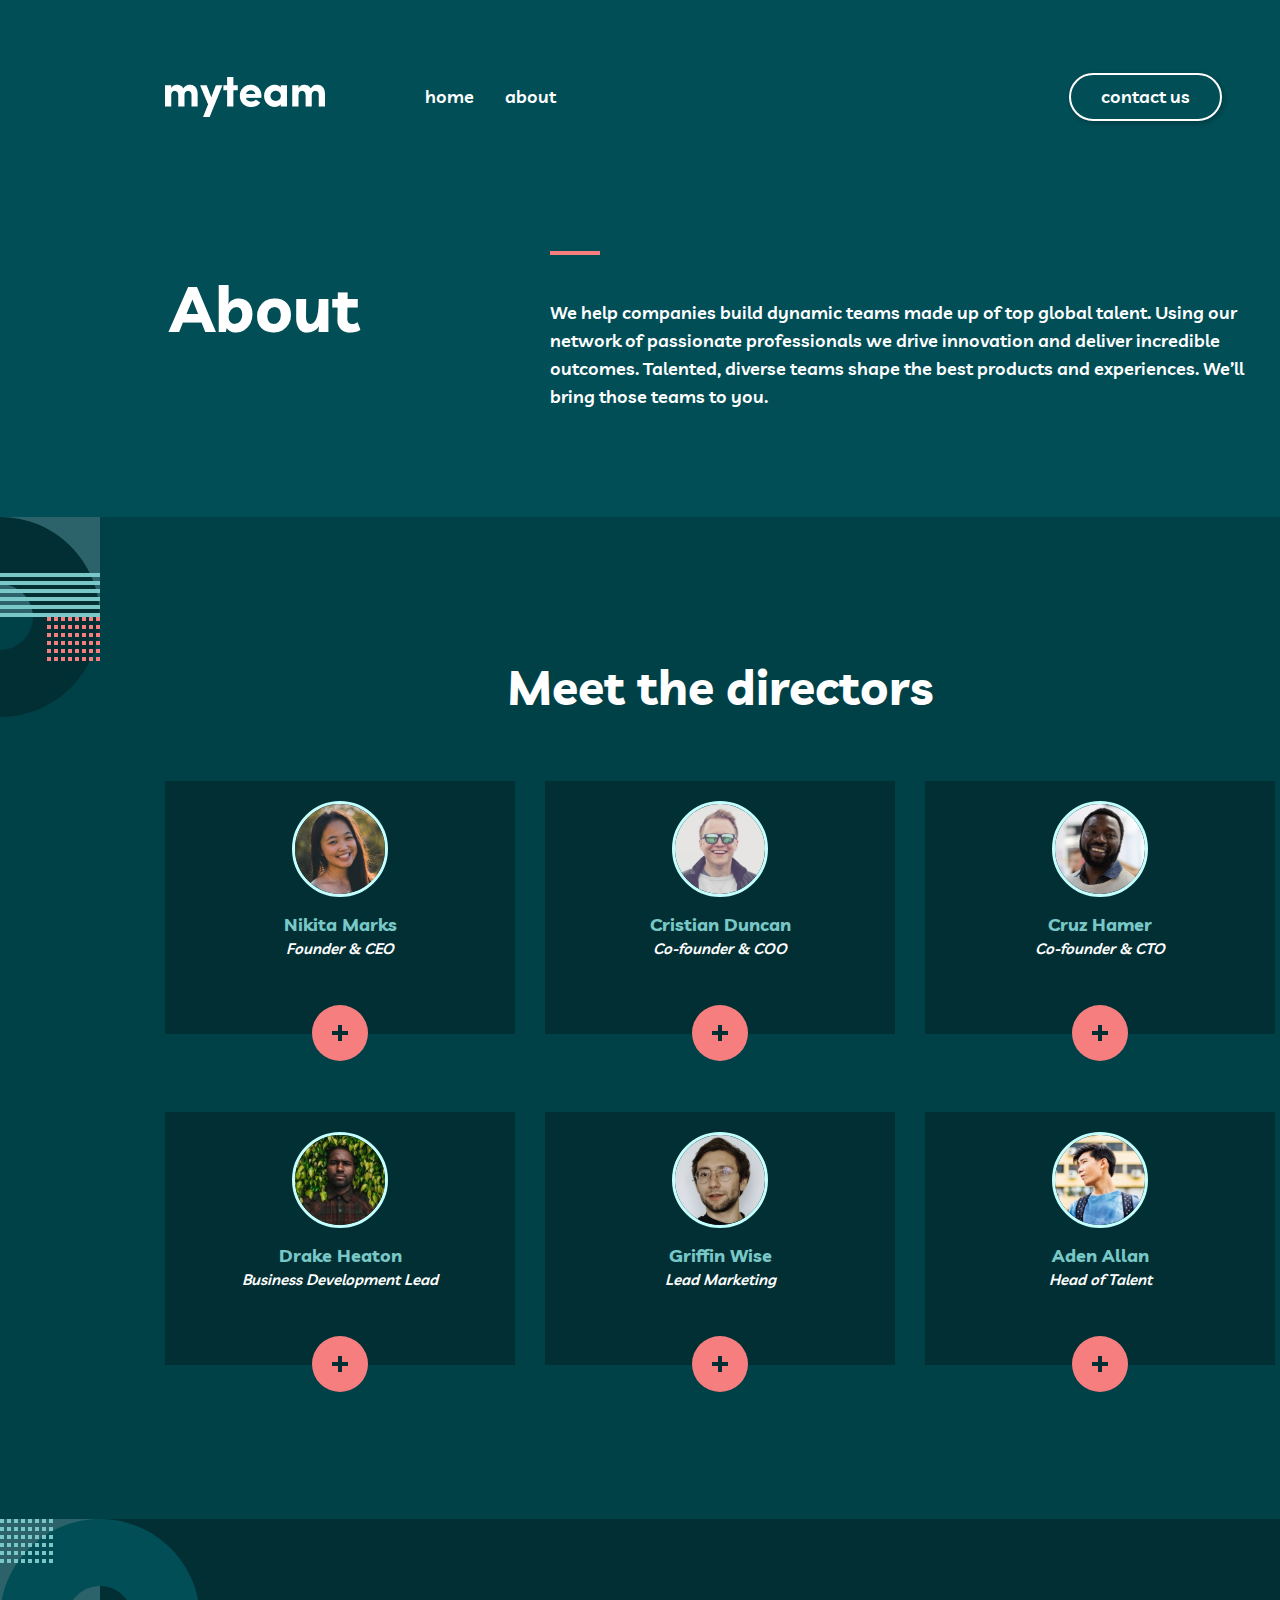
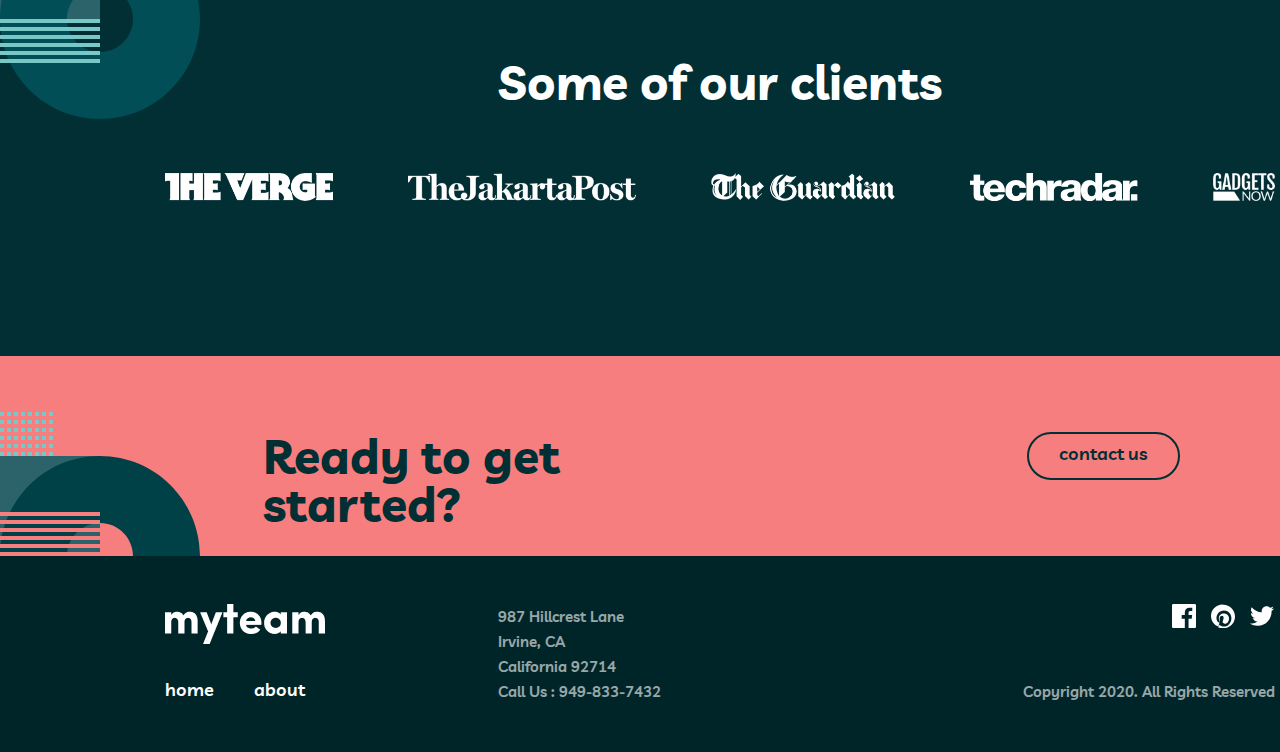
==== commit 9a67a872: "Merge branch 'main' into ZPPV300" ====
--- a/Pages/About.html
+++ b/Pages/About.html
@@ -605,4 +605,4 @@
 
     </script>
   </body>
-</html>
+</html>--- a/CSS/style.css
+++ b/CSS/style.css
@@ -80,7 +80,7 @@
   position: relative;
   width: 100%; /* Užpildyti pilną ekrano plotį */
   background: #014e56;
-  max-width: 1440px;
+  width: 1440px;
   height: 250px;
 }
 .logo {
@@ -156,6 +156,10 @@
   align-items: center; /* Vertikalus išcentravimas */
 }
 
+.contact-button:active {
+  opacity: 0.25;
+}
+
 .social-icon:hover {
   fill: #f67e7e;
   cursor: pointer;
@@ -165,15 +169,13 @@
   background-color: #fff; /* Fono spalva rašant */
   color: #002529;
 }
-/* Burger mygtuko stilius */
-.burger-menu {
+
+.sidenav {
   display: none;
-  font-size: 30px;
-  color: white;
-  cursor: pointer;
-  position: absolute;
-  top: 20px;
-  right: 20px;
+}
+
+.openbtn {
+  display: none;
 }
 
 /* Section 1 */
@@ -277,7 +279,9 @@
   gap: 32px;
 }
 
-.Item1, .Item2, .Item3 {
+.Item1,
+.Item2,
+.Item3 {
   display: inline-flex;
   width: 540px;
   height: 94px;
@@ -519,6 +523,10 @@
   right: 260px;
 }
 
+.button-container:active {
+  opacity: 0.25;
+}
+
 .image-container {
   position: absolute;
   top: 56px;
@@ -535,7 +543,7 @@
 /*footer */
 
 .footer {
-  max-width: 1440px; /* Bendras skilties plotis */
+  width: 1440px; /* Bendras skilties plotis */
   height: 196px; /* Bendras skilties aukštis */
   flex-shrink: 0;
   display: flex;
@@ -655,14 +663,13 @@
 
 /* Section 1 */
 
-.About-Page .flex-container{
+.About-Page .flex-container {
   max-width: 1100px;
   min-width: 1100px;
   max-height: 159px;
   min-height: 159px;
   align-items: center;
-  flex-direction: row
-  
+  flex-direction: row;
 }
 .About-Page .S1H1Sizing {
   margin-left: 0px;
@@ -696,10 +703,11 @@
   overflow: hidden;
   display: flex;
   justify-content: center;
- }
+}
 .About-Page .rectangle {
   background-color: #f67e7e;
 }
+
 @media (max-width: 768px) {
   .About-Page .rectangle {
     display: none;
@@ -707,41 +715,85 @@
   .About-Page .Section1 {
     max-height: 356px;
     min-height: 356px;
-
   }
   .About-Page .flex-container {
     max-width: 683px;
     min-width: 683px;
     min-height: 220px;
     max-height: 220px;
-    flex-direction: column; 
+    flex-direction: column;
     justify-content: flex-end;
+    position: relative;
+    top: 24px;
   }
   .About-Page .S1Container {
     width: 457px;
-    height: 140px; 
+    height: 140px;
     margin: 0;
     padding: 0;
   }
-  .About-Page .S1ParagraphSizing{
+  .About-Page .S1ParagraphSizing {
     font-size: 15px;
-    line-height: 25px;
+    line-height: 28px;
     height: 140px;
     width: 457px;
-    top: 78px;
-    left: 153px;
+    top: 80px;
+    left: 110px;
     margin-top: 0;
   }
-  .About-Page .S1H1Sizing{
+  .About-Page .S1H1Sizing {
     text-align: center;
     min-width: 683px;
     max-width: 683px;
     height: 56px;
+    left: 0;
   }
   .About-Page .S1BottomRightDesign {
     left: 668px;
     width: 100%;
     bottom: 0px;
+  }
+}
+@media (max-width: 375px) {
+  .About-Page .flex-container,
+  .About-Page .S1H1Sizing,
+  .About-Page .S1Container,
+  .About-Page .Section1Paragraph {
+    max-width: 327px;
+    min-width: 327px;
+  }
+  .About-Page .Section1 {
+    max-width: 375px;
+    min-width: 375px;
+    max-height: 360px;
+    min-height: 360px;
+  }
+  .About-Page .flex-container {
+    max-height: 252px;
+    min-height: 252px;
+    top: 0px;
+  }
+  .About-Page .S1H1Sizing {
+    max-height: 40px;
+    min-height: 40px;
+    font-size: 40px;
+    line-height: 40px;
+  }
+  .About-Page .S1Container,
+  .About-Page .Section1Paragraph {
+    max-height: 196px;
+    min-height: 196px;
+  }
+  .About-Page .Section1Paragraph {
+    left: 24px;
+    top: 60px;
+    line-height: 28px;
+    left: 0;
+  }
+  .About-Page .S1BottomRightDesign {
+    left: 275px;
+    width: 100%;
+    top: 260px;
   }
 }
 
@@ -1034,7 +1086,7 @@
   line-height: 25px;
   width: 302px;
   height: 25px;
-  margin-bottom: 56px;
+  margin-bottom: 84px;
 }
 .About-Page_section2 .grid h3 {
   font-size: 18px;
@@ -1397,7 +1449,7 @@
   max-width: 100%;
   height: auto;
   object-fit: contain;
-  max-height: 45px ;
+  max-height: 45px;
 }
 
 .Our-Clients .decorative-img {
@@ -1413,20 +1465,20 @@
     max-height: 308px;
     min-height: 308px;
   }
-  .Our-Clients-Container{
+  .Our-Clients-Container {
     max-height: 108px;
     max-width: 689px;
     gap: 48px;
   }
 
-  .Our-Clients .section-title-container{
+  .Our-Clients .section-title-container {
     max-width: 457px;
     max-height: 32px;
   }
   .Our-Clients .section-title {
     font-size: 32px;
   }
-  
+
   .Our-Clients .client-logos-container {
     gap: 30px;
     flex-wrap: nowrap;
@@ -1442,8 +1494,8 @@
   }
 }
 
-@media(max-width: 375px){
-  .Our-Clients .section-title-container{
+@media (max-width: 375px) {
+  .Our-Clients .section-title-container {
     max-width: 327px;
     min-width: 327px;
   }
@@ -1453,7 +1505,7 @@
     max-height: 632px;
     min-height: 632px;
   }
-  .Our-Clients-Container{
+  .Our-Clients-Container {
     max-width: 327px;
     min-width: 327px;
     max-height: 456px;
@@ -1481,19 +1533,21 @@
 /* Contact-page */
 .ContactSection1 {
   width: 1440px;
-  max-width: 100%;
   background-color: #014e56;
-  overflow-x: hidden;
+  height: 570px;
+  position: relative;
+  overflow: hidden;
 }
 
 .ContactS1Container {
   display: flex;
   flex-wrap: wrap;
   width: 100%;
-} 
+}
 
 .S1Container-left {
-  flex: 1;
+  /*flex: 1;*/
+  width: 540px;
 }
 
 .ContactS1H1 {
@@ -1501,6 +1555,7 @@
   font-size: 64px;
   line-height: 100px;
   width: 350px;
+  margin-bottom: 16px;
 }
 
 .S1H3Small {
@@ -1513,19 +1568,21 @@
 }
 
 .S1Container-left ul {
+  margin-top: 32px;
   list-style: none;
   padding-bottom: 80px;
 }
 
 .S1Container-left ul li {
   font-family: "Livvic";
-  margin-top: 30px;
+  margin-top: 8px;
   color: #ffffff;
   font-style: bold;
   display: flex;
   align-items: center;
   font-size: 18px;
   line-height: 28px;
+  width: 445px;
 }
 
 .S1Container-left ul li img {
@@ -1539,18 +1596,14 @@
   position: relative;
   top: 4px;
   left: -112px;
-  width: 225px;
-  height: 225px;
   clip-path: inset(0 0 0 50%);
 }
 
 /* Img desineje apacioje */
 .S1ContactRightimg {
-  position: relative;
-  bottom: -335px;
-  right: -111px;
-  width: 225px;
-  height: 225px;
+  position: absolute;
+  bottom: -4px;
+  right: -100px;
   clip-path: inset(0 50% 0 0);
 }
 /* Formos containeris */
@@ -1559,18 +1612,27 @@
   width: 100%;
   max-width: 540px;
   flex: 1;
-  padding-left: 5%;
+  
 }
 
 .form-group {
-  margin-bottom: 10px;
-  padding-bottom: 20px;
+  /*margin-bottom: 3px;*/
+  padding-bottom: 24px;
+  margin-right: 10px;
+}
+
+.submit-button:hover {
+  border-radius: 24px;
+  background: #79c8c7;
+}
+.form-group:active {
+  opacity: 0.25;
 }
 
 .form-group label::placeholder {
+  margin-top: 24px;
   display: block;
   font-size: 15px;
-  margin-bottom: 5px;
   margin-left: 20px;
   color: #ffffff50;
 }
@@ -1579,16 +1641,18 @@
 .form-group textarea {
   width: 540px;
   font-size: 15px;
+  line-height: 20px;
   border: none;
-  border-bottom: 1px solid #ffffff50;
+  border-bottom: 1px solid #fff;
   color: #ffffff;
   background: transparent;
   outline: none;
   resize: none;
-  padding-bottom: 20px;
+  padding-bottom: 16px;
   padding-left: 14px;
-}
- /* Perkeliau i  892 */ 
+  opacity: 0.6;
+  font-family: "Livvic";
+}
 
 .form-group input:hover,
 .form-group textarea:hover {
@@ -1609,10 +1673,21 @@
   border: 2px;
   margin-top: 10px;
 }
-.form-group input:invalid,
-.form-group textarea:invalid {
-  border-bottom: 1px solid #f67e7e;
-  color: #f67e7e;
+
+input:-webkit-autofill,
+textarea:-webkit-autofill {
+  background-color: transparent;
+  color: #fff;
+  font-size: 16px;
+  border-bottom: 1px solid #ffffff50;
+  box-shadow: 0 0 0px 1000px #014e56 inset;
+  -webkit-text-fill-color: #fff;
+}
+
+input:-webkit-autofill:focus,
+textarea:-webkit-autofill:focus {
+  border-bottom: 1px solid #79C8C7;
+  -webkit-text-fill-color: #fff;
 }
 
 .error-message {
@@ -1624,31 +1699,31 @@
   line-height: 12.55px;
 }
 
-.form-group input:invalid:focus {
+input:focus,
+textarea:focus {
+  border-bottom: 1px solid #79C8C7;
+  color: #FFF;
+  font-family: "Livvic";
+}
+
+form.submitted input:invalid,
+form.submitted textarea:invalid {
   border-bottom: 2px solid #f67e7e;
-  opacity: 1;
-  font-family: "Livvic";
-}
-
-.form-group input:focus,
-.form-group textarea:focus {
-  border-bottom: 1px solid #79c8c7;
-  opacity: 1;
-  font-family: "Livvic";
-}
-
-.form-group input:invalid {
   opacity: 0.6;
   font-family: "Livvic";
-}
-
-.form-group input {
+  color: #F67E7E;
+}
+
+form.submitted input:invalid:focus,
+form.submitted textarea:invalid:focus {
+  border-bottom: 2px solid #f67e7e;
   opacity: 0.6;
   font-family: "Livvic";
-}
-
-.form-group input:invalid + .error-message,
-.form-group textarea:invalid + .error-message {
+  color: #F67E7E;
+}
+
+form.submitted input:invalid ~ .error-message,
+form.submitted textarea:invalid ~ .error-message {
   display: block;
 }
 
@@ -1663,7 +1738,6 @@
 @media (max-width: 1440px) {
   body {
     width: 100%;
-    overflow-x: hidden;
   }
 }
 /* Tablet  */
@@ -1830,7 +1904,7 @@
     height: fit-content;
   }
 
-  .flex-container_section-3{
+  .flex-container_section-3 {
     height: fit-content;
     align-items: center;
   }
@@ -1874,15 +1948,10 @@
   .testimonial-card {
     width: 100%;
     max-width: 573px;
-    
   }
 
   .testimonial-author {
     margin-top: 16px;
-  }
-
-  .quotes-icon {
-    /* left: 44%; */
   }
 
   .testimonial-img {
@@ -1937,17 +2006,16 @@
   /* CONTACT.HTML */
 
   .ContactSection1 {
-    width: 100%;
-    height: fit-content;
-    display: flex; 
-  }
-
-  .ContactS1Container {
-    flex: 1;
+    width: 768px;
+    display: flex;
+    flex-direction: column; 
+    align-items: center;
+    height: 1110px;
   }
 
   .S1Container-left {
-    width: 100%;
+    width: 248px;
+    /*flex: 1;*/
   }
 
   .ContactS1H1 {
@@ -1960,8 +2028,7 @@
   .S1H3Small {
     font-size: 32px;
     line-height: 48px;
-    margin-left: 20px;
-    margin-top: 10px;
+    margin: 15px;
   }
 
   .S1Container-left ul {
@@ -1979,15 +2046,13 @@
 
   .S1ContactLeftimg {
     position: relative;
-    width: 225px;
-    height: 225px;
-    clip-path: inset(0 0 0 50%)
+    clip-path: inset(0 0 0 50%);
   }
 
   .S1ContactRightimg {
-    position: relative;
-    width: 200px;
-    height: 225px;
+    position: absolute;
+    bottom: -4px;
+    right: -100px;
     clip-path: inset(0 50% 0 0);
   }
 
@@ -1995,33 +2060,33 @@
     font-family: "Livvic";
     width: 100%;
     max-width: 540px;
-    margin-left: 70px;
-  }
-  
+    margin-left: 90px;
+  }
+
   .form-group {
     margin-bottom: 10px;
-    
-  }
-
-  .form-group input, .form-group textarea {
-    width: calc(100% - 52px);
+    max-width: 540px;
+  }
+
+  .form-group input,
+  .form-group textarea {
     max-width: 520px;
     font-size: 14px;
     margin: 0 auto;
   }
 
   .form-group button {
-    width: 100%;
     max-width: 123px;
     height: 48px;
     margin-right: 390px;
   }
-
+}
+@media screen and (max-width: 768px) {
   /* Footer */
 
   .footer {
     position: relative;
-    max-width: 768;
+    max-width: 768px;
     height: 271px;
     margin-top: auto;
   }
@@ -2061,7 +2126,44 @@
     right: 0;
   }
   .footer-nav-about {
-
+  }
+
+  .footer-social-networks {
+    position: absolute;
+    top: 150px;
+    left: 0;
+    height: 24px;
+    width: 102px;
+  }
+
+  /* Section 3 */
+
+  .About-Page .Our-Clients {
+    width: 100%;
+  }
+  .About-Page .client-logos-container {
+    width: 100%;
+  }
+  .footer-contact {
+    width: 689px;
+    height: 100px;
+    text-align: right;
+    font-size: 15px;
+    font-style: normal;
+    font-weight: 600;
+    line-height: 25px;
+    opacity: 0.6;
+    top: 56px;
+    right: 0;
+  }
+  .footer-social-networks {
+    position: absolute;
+    left: 0px;
+    top: 145px;
+  }
+
+  .footer-copyright {
+    top: 145px;
   }
 }
 
@@ -2100,10 +2202,85 @@
     display: none;
   }
 
-  .burger-menu {
+  /* Menu-Mobile Sidebar */
+
+  .openbtn {
     display: block;
-    top: 41px;
+    cursor: pointer;
+    position: absolute;
+    top: 56px;
     right: 24px;
+  }
+
+  .sidenav {
+    display: block;
+    height: 667px;
+    width: 0;
+    position: fixed;
+    z-index: 1;
+    top: 0;
+    right: 0px;
+    background-color: #2c6269;
+    overflow-x: hidden;
+    transition: 0.1s;
+  }
+
+  a {
+    display: block;
+    text-decoration: none;
+    color: #fff;
+    font-family: "Livvic";
+    font-size: 18px;
+    font-style: normal;
+    font-weight: 600;
+    line-height: 28px;
+    transition: 0.3s;
+  }
+
+  a:hover {
+    color: #f67e7e;
+    cursor: pointer;
+  }
+
+  .menu-button {
+    position: relative;
+    top: 112px;
+    margin: 0px 48px 24px 48px;
+  }
+
+  .menu-contactbtn {
+    color: #fff;
+    text-align: center;
+    font-family: "Livvic";
+    font-size: 18px;
+    font-style: normal;
+    font-weight: 600;
+    line-height: 28px;
+    border: 2px solid #fff;
+    border-radius: 24px;
+    padding: 10px 33px;
+  }
+
+  .menu-contactbtn:hover {
+    background-color: #fff;
+    color: #002529;
+  }
+
+  .menu-contactbtn:active {
+    opacity: 0.25;
+  }
+
+  .closebtn {
+    position: absolute;
+    top: 56px;
+    right: 25px;
+  }
+
+  .BottomRightDesign {
+    height: 200px;
+    position: absolute;
+    top: 467px;
+    right: -100px;
   }
 
   /* Section 1 */
@@ -2191,7 +2368,7 @@
   .section2Container {
     width: 100%;
   }
-  
+
   .S2Container {
     width: 327px;
     height: 945px;
@@ -2214,10 +2391,12 @@
     height: 199px;
     top: 316px;
     left: 24px;
-    gap: 48px; 
-  }
-
-  .Item1, .Item2, .Item3 {
+    gap: 48px;
+  }
+
+  .Item1,
+  .Item2,
+  .Item3 {
     width: 327px;
     height: 199px;
     flex-direction: column;
@@ -2225,96 +2404,40 @@
     text-align: center;
     gap: 16px;
   }
-  
-  .Description{
+
+  .Description {
     width: 327px;
     height: 111px;
     gap: 10px;
   }
 
-  /*  Section 2 */
-  /*
-  .Section2 {
-    width: 100%;
-    min-height: 1073px;
-    margin-top: auto;
-  }
-  .section2Container {
-    width: 100%;
-  }
-  .S2Container {
-    width: 100%;
-    margin: 0;
-  }
-  .ListInRight {
-    width: 100%;
-    flex-direction: column;
-    left: 0;
-    right: 0;
-  }
-  .Item1 {
-    width: 100%;
-  }
-  .Item2 {
-    width: 100%;
-  }
-  .Item3 {
-    width: 100%;
-  }
-  .Description {
-    flex-shrink: 1;
-  }
-  .testimonial-img {
-    margin: 0;
-  }
-  */
-
-  /* Section 3 */
-
-  /* .section-3 {
-    width: 100%;
-    min-height: 1410px;
-  }
-  .section-3-heading {
-    width: 100%;
-  }
+  /* ----------Section 3---------- */
+
+  .section-3 {
+    height: fit-content;
+  }
+
+  .flex-container_section-3 {
+    height: fit-content;
+  }
+
+  .heading-container {
+    max-width: 327px;
+    margin-top: 140px;
+    margin-left: 24px;
+    margin-right: 24px;
+  }
+
+  .testimonials-box {
+    padding: 48px 24px 116px 24px;
+  }
+
   .testimonial-card {
     width: 100%;
-  }
- */
-
- /* Section 3 */
-
- .section-3 {
-  height: 1410px;
-}
-
-.flex-container_section-3 {
-  height: 1410px;
-}
-
-.section-3-heading {
-  width: 327px;
-  margin-top: 140px;
-  height: auto;
-}
-
-.testimonials-box {
-}
-
-.testimonial-card {
-  width: 327px;
-}
-
-.quotes-icon {
-  left: 130px
-}
-
-.testimonial-img {
-  margin-left: 133px;
-  margin-right: 134px;
-}
-  
+    max-width: 327px;
+  }
+  /* ----------Section 3 end---------- */
+
   /* Article */
   .article {
     width: 100%;
@@ -2323,13 +2446,36 @@
   .mask {
     height: 302px;
   }
+
+  .image-container {
+    top: 180px;
+    right: 568px;
+    width: 200px;
+    height: 244px;
+  }
+
   .content {
-    width: 100%;
-    left: 0%;
-  }
+    width: 327px;
+    height: 64px;
+    top: 83px;
+    left: 24px;
+    text-align: center;
+  }
+
+  .content h1 {
+    font-size: 32px;
+    line-height: 32px;
+  }
+
   .button-container {
-    width: 100%;
-    left: 0%;
+    width: 153px;
+    height: 48px;
+    top: 171px;
+    left: 111px;
+  }
+
+  .button {
+    text-align: center;
   }
   /* Footer */
   .footer {
@@ -2342,91 +2488,172 @@
   }
   .footer-contact {
     width: 100%;
-    left: 0;
-  }
-}
-
-@media screen and (max-width: 375px){
+  }
+}
+
+@media screen and (max-width: 375px) {
+  .footer {
+    position: relative;
+    max-width: 375;
+    height: 432px;
+    margin-top: auto;
+  }
+
+  .footer-container {
+    position: relative;
+    width: 100%;
+    width: 327px;
+    height: 302px;
+    flex-shrink: 0;
+  }
+
+  .footer-logo {
+    text-align: center;
+    width: 96px;
+    height: 24px;
+    left: 116px;
+    position: absolute;
+  }
+
+  .footer-nav-buttons {
+    display: flex;
+    gap: 24px;
+    text-align: center;
+    top: 48px;
+    left: 98px;
+    width: 107px;
+    height: 25px;
+    font-size: 15px;
+    gap: 24px;
+  }
+
+  .footer-nav-button {
+    position: absolute;
+    font-size: 15px;
+  }
+
+  .footer-nav-about {
+    left: 75px;
+  }
+
+  .footer-nav-home {
+    left: 15px;
+  }
+
+  .footer-contact {
+    width: 327px;
+    height: 100px;
+    text-align: center;
+    font-size: 15px;
+    font-style: normal;
+    font-weight: 600;
+    line-height: 25px;
+    opacity: 0.6;
+    top: 145px;
+    font-family: "Livvic";
+  }
+
+  .footer-social-networks {
+    top: 240px;
+    left: 120px;
+    position: absolute;
+  }
+
+  .footer-copyright {
+    display: inline;
+    text-align: center;
+    left: 45px;
+    top: 282px;
+  }
+}
+
+
+/* Contact us */
+
+@media screen and (max-width: 375px) {
+  .ContactSection1 {
+    width: 375px;
+    height: 1010px;;
+    display: flex;
+    flex-direction: column; 
+    align-items: center;
+  }
+
+  .S1Container-left {
+    width: 375px;
+    align-items: center;
+  }
+
+  .ContactS1H1 {
+    font-size: 40px;
+    line-height: 40px;
+    width: 327px;
+    height: 40px;
+    margin-bottom: 12px;
+    text-align: center; 
+    margin-left: 24px;
+    margin-right: 24px;
+  }
+
+  .S1H3Small {
+    text-align: center;
+    width: 200px;
+    height: 48px;
+    font-size: 32px;
+    line-height: 48px;
+    margin-left: 87.5px;
+    margin-right: 87.5px;
+  }
+
+  .S1Container-left ul {
+    padding: 20px;
+    margin: 4px;
+    
+  }
+
+  .S1Container-left ul li {
+    font-size: 18px;
+    line-height: 24px;
+    align-items: center;
+    margin-bottom: 16px;
+    width: fit-content;
+  }
+
+  .S1ContactLeftimg {
+    display: none;
+  }
+
+  .S1ContactRightimg {
+    position: absolute;
+    bottom: -116.5px;
+    right: -100px;
+    clip-path: inset(0 50% 50% 0);
+  }
+
+  .S1FormContainer {
+    margin-left: 22px;
+    font-family: "Livvic";
+    max-width: 375px;
+  }
   
-
-.footer {
-   position: relative; 
-  max-width: 375;
-  height: 432px;
-  margin-top: auto;
-}
-
- .footer-container {
-  position: relative;
-  width: 100%;
-  width: 327px;
-  height: 302px;
-  flex-shrink: 0;
-
-  
-}
-
-.footer-logo {
-  text-align: center;
-  width: 96px;
-  height: 24px;
-  left: 116px;
-  position: absolute; 
- 
-}
-
-
-.footer-nav-buttons {
-display: flex;
-gap: 24px;
-text-align: center;
-top: 48px;
-left: 98px;
-width: 107px;
-height: 25px;
-font-size: 15px;
-gap: 24px; 
-}
-
-.footer-nav-button{
-position: absolute;
- font-size: 15px;
-}
-
-.footer-nav-about{
-  left: 75px;
-}
-
-.footer-nav-home{
-  left: 15px;
-}
-
-
-.footer-contact {
-width:327px;
-height: 100px;
-text-align: center;
-font-size: 15px;
-font-style: normal;
-font-weight: 600;
-line-height: 25px;
-opacity: 0.6;
-top: 145px;
-font-family: "Livvic";
-}
-
-.footer-social-networks {
-top: 240px;
-left: 120px;
-position: absolute;
-}
-
-.footer-copyright {
-  display: inline;
-  text-align: center;
-  left: 45px;
-}
-}
+  .form-group {
+    margin-bottom: 10px;
+    width: 325px;
+  }
+
+  .form-group input, 
+  .form-group textarea {
+    width: 325px;
+    font-size: 14px;
+  }
+
+  .form-group button {
+    max-width: 123px;
+    height: 48px;
+    padding-bottom: -100px;
+  }
+}
+
 
 /* About section2 tablet */
 
@@ -2510,7 +2737,9 @@
   }
 }
 
-/* About section2 mobile */
+/* 
+
+section2 mobile */
 @media screen and (max-width: 375px) {
   .About-Page_section2 {
     width: 100%;
@@ -2578,4 +2807,5 @@
     width: 233px;
     text-align: center;
   }
-}+}
+
